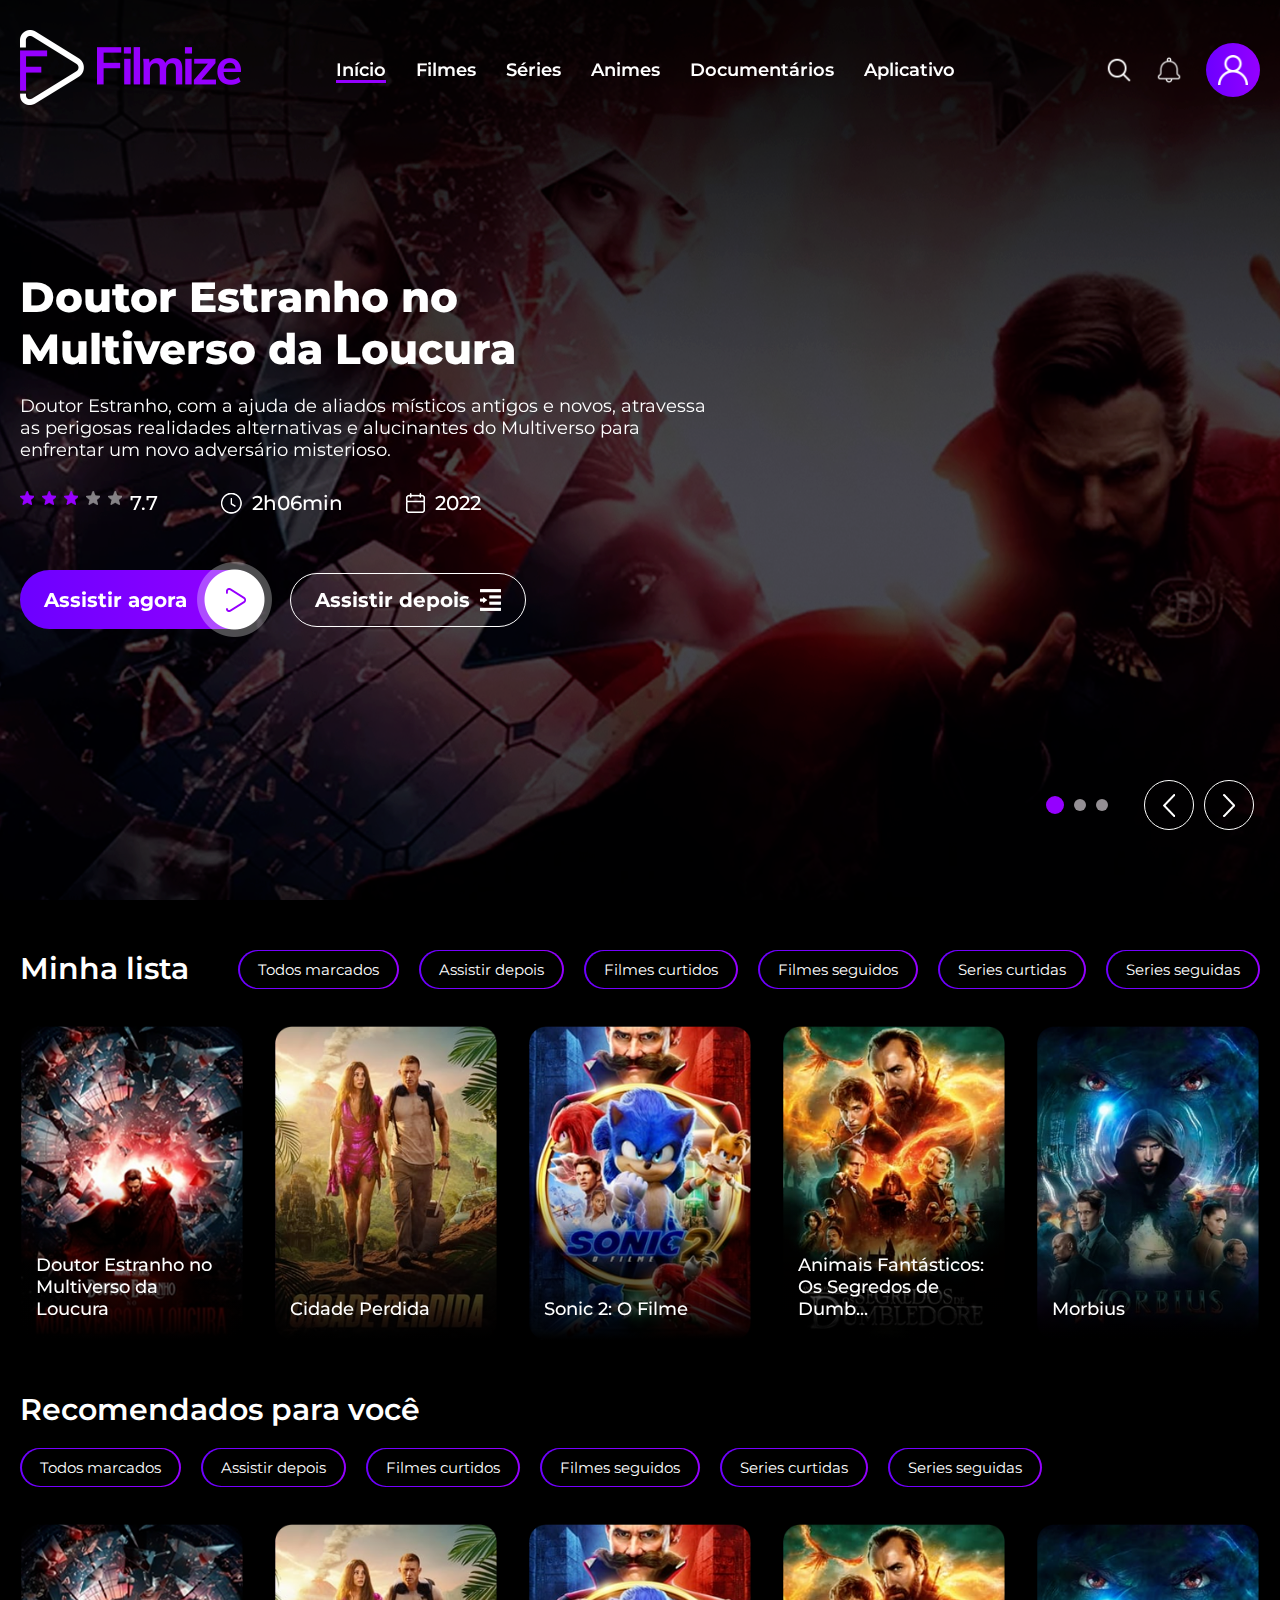
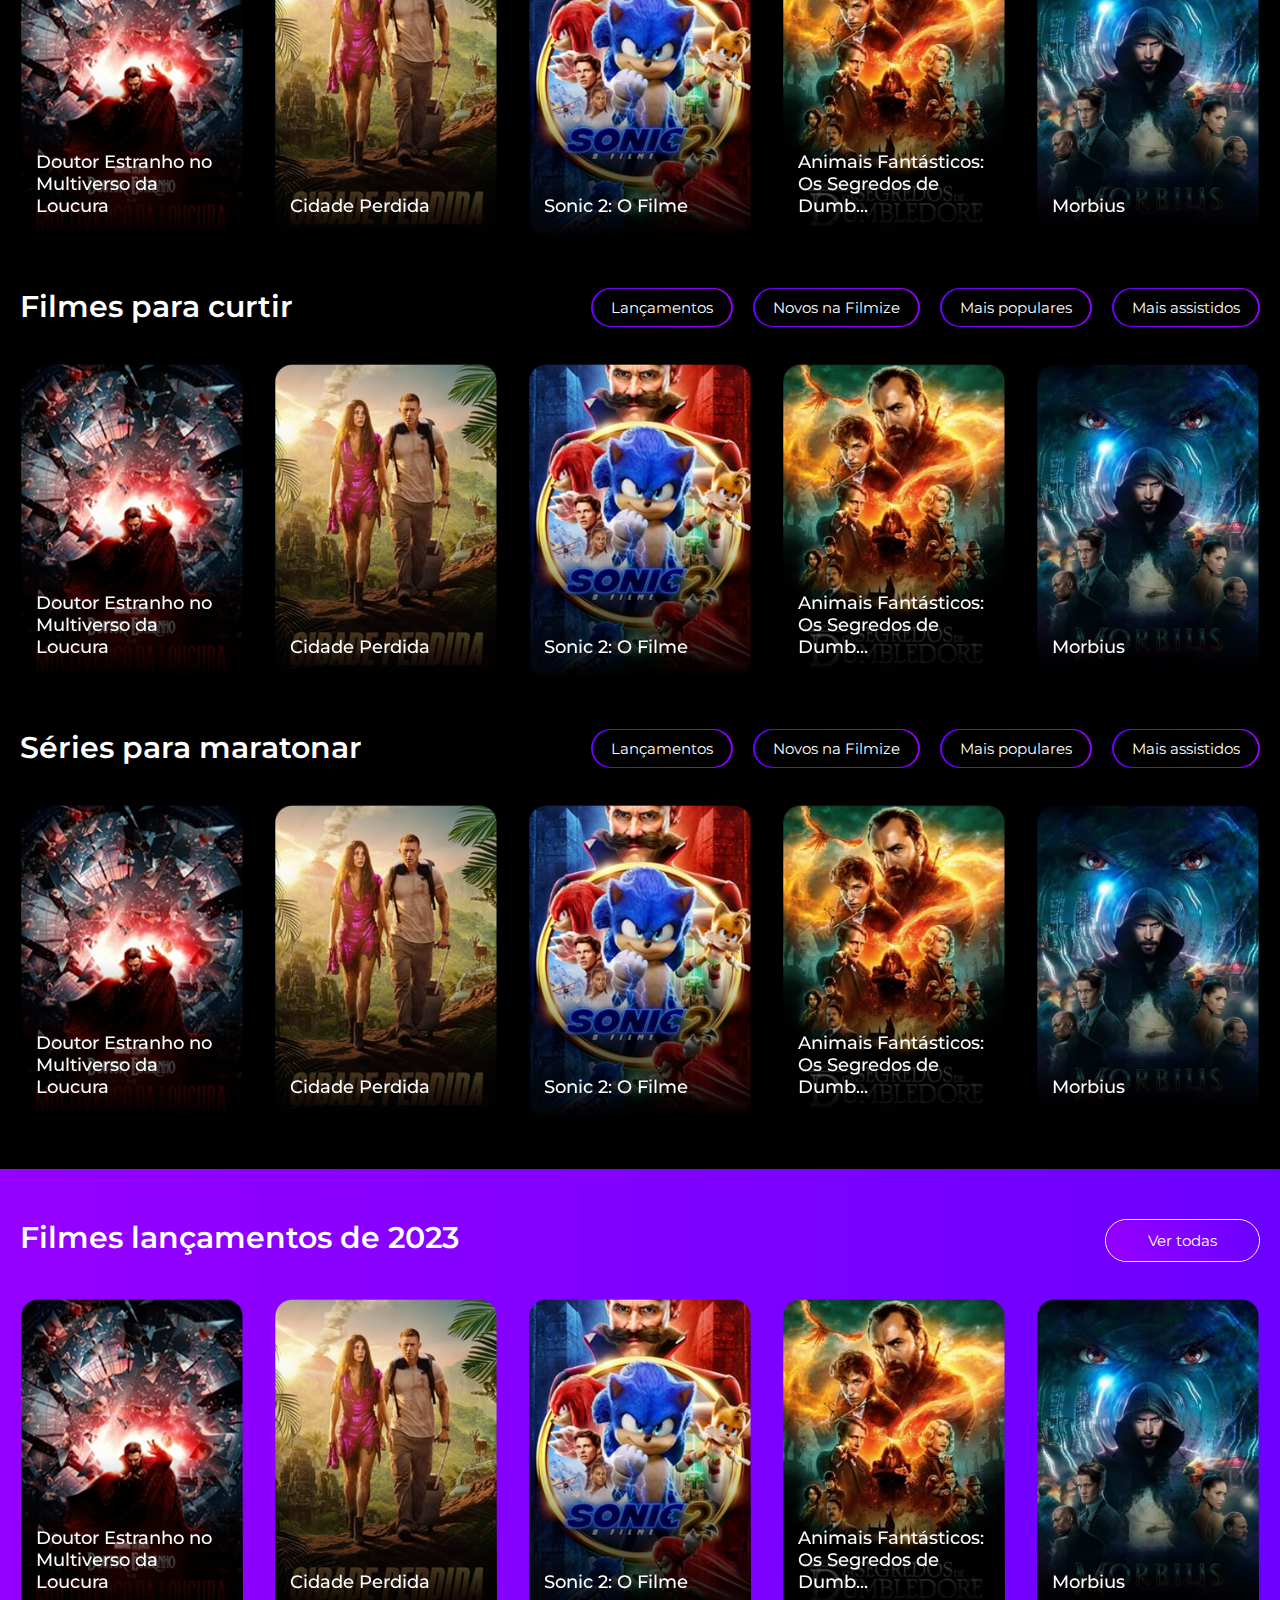
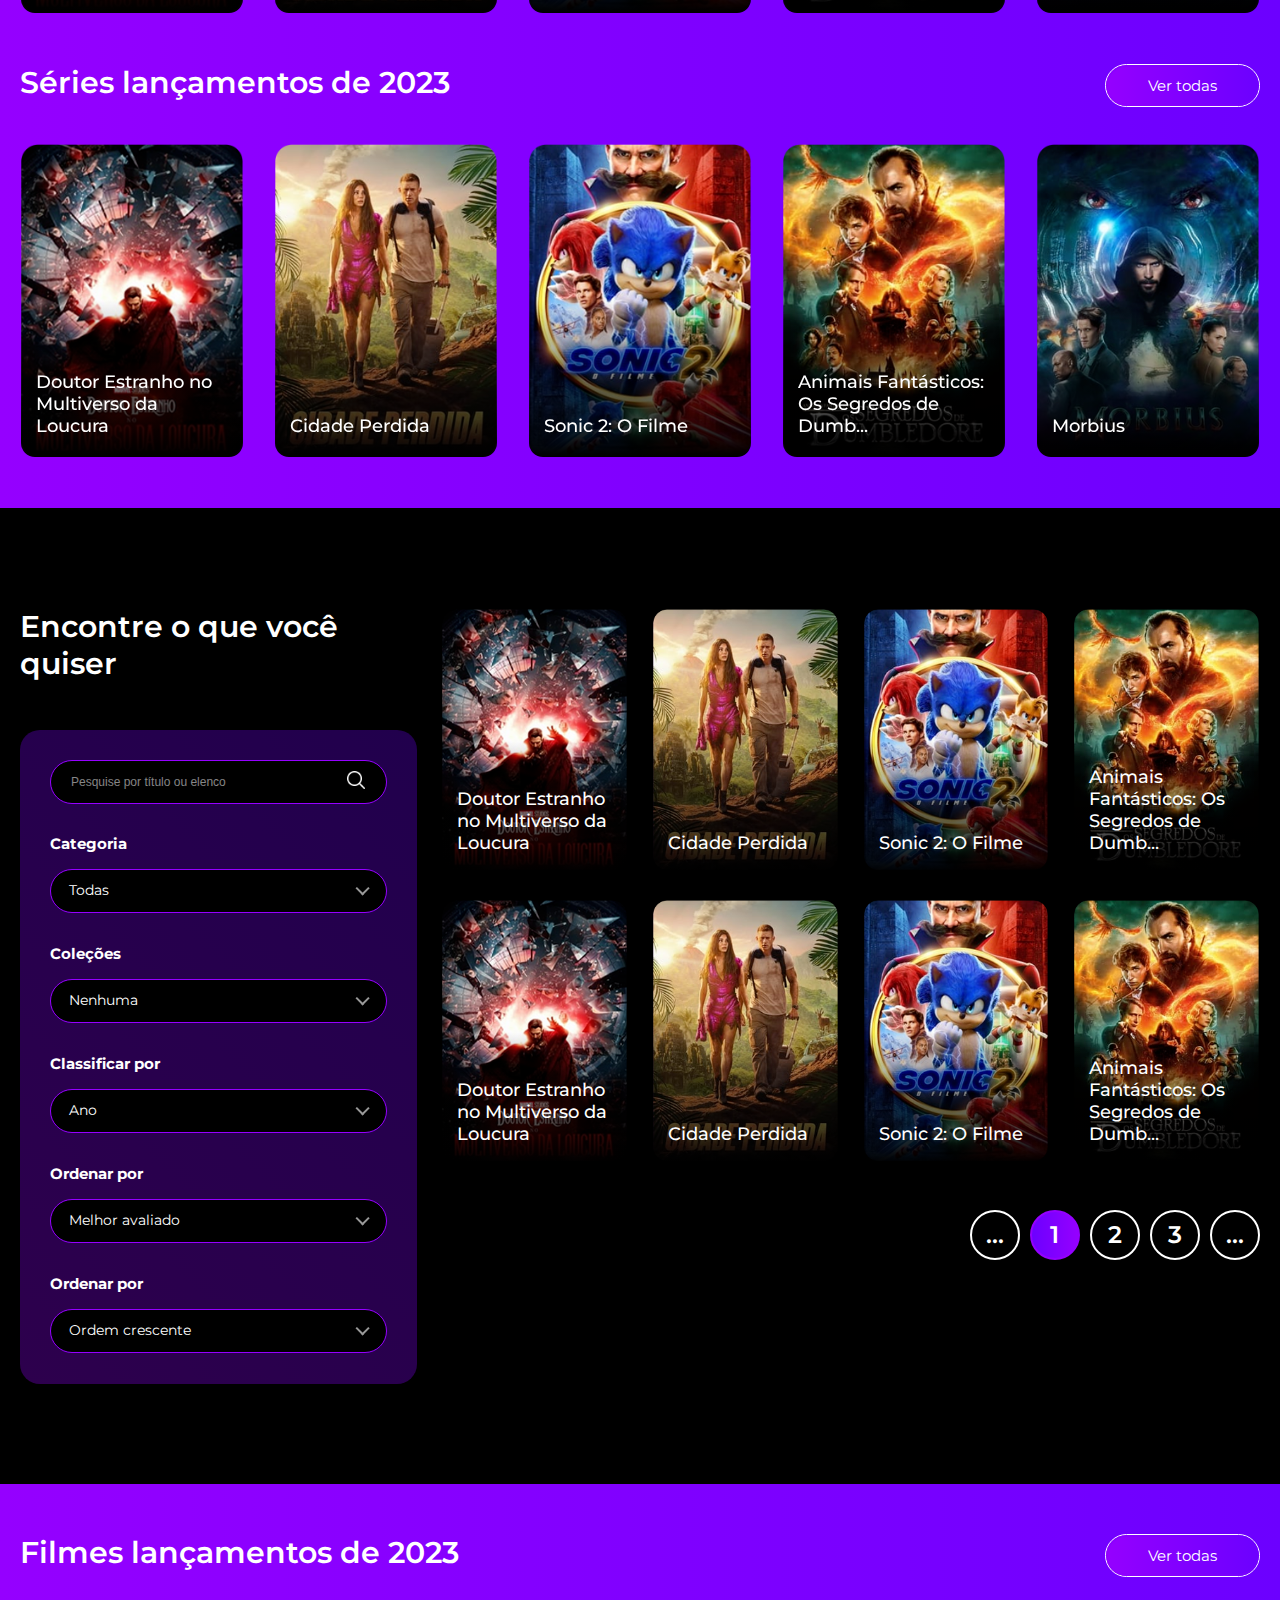
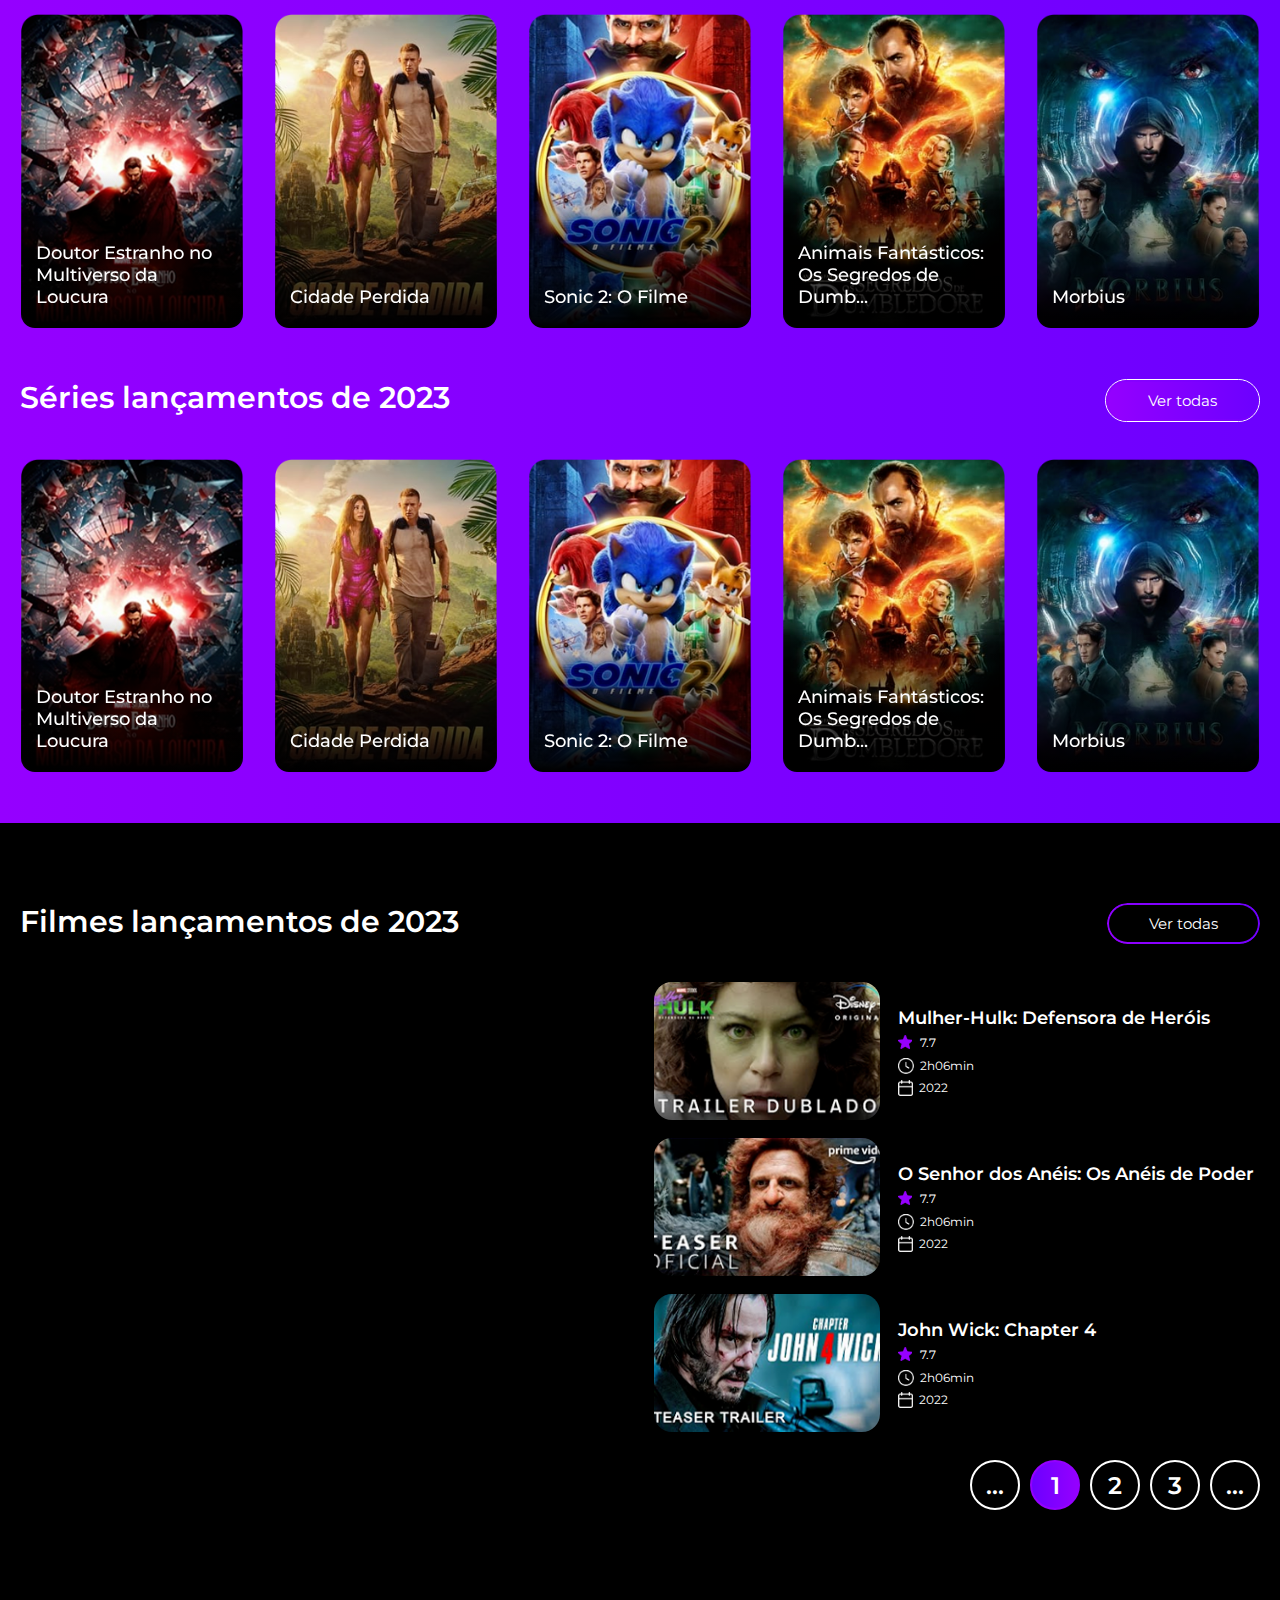
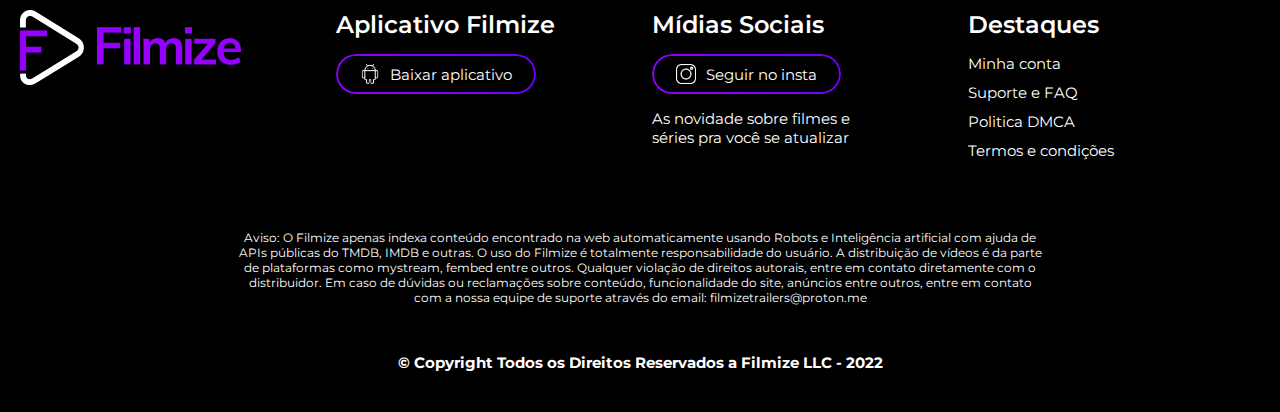
==== index.html @ 9ffa9b4e "first commit" ====
<!doctype html>
<html class="no-js" lang="">
    <head>
        <meta charset="utf-8">
        <meta http-equiv="x-ua-compatible" content="ie=edge">
        <title>Site title</title>
        <meta name="description" content="">
        <meta name="viewport" content="width=device-width, initial-scale=1"> 
		<link rel="shortcut icon" type="image/x-icon" href="#">
        <!-- Place favicon.ico in the root directory -->
        
		<!-- CSS here -->
        <link rel="stylesheet" href="assets/css/nice-select.css"> 
        <link rel="stylesheet" href="assets/css/owl.carousel.min.css"> 
        <link rel="stylesheet" href="assets/css/default.css">
        <link rel="stylesheet" href="assets/css/style.css">
        <link rel="stylesheet" href="assets/css/responsive.css">
    </head>
    <body>

       
    <!-- header-area START -->
    <div class="header-area v2">
        <div class="container lg">
            <div class="row ">
                <div class="col-lg-3 col-6 ">
                    <div class="logo-area">
                        <a href="index.html"><img src="assets/img/logo.png" alt=""></a>
                    </div>
                </div>
                <div class="col-6 only__mobile">
                    <div class="bar__icon">
                        <a class="humbergar siteBar-btn" href="#">
                            <span></span>
                        </a>
                    </div>
                </div>
                <div class="col-lg-9 ">
                    <div class="menu-area">
                        <nav>
                            <ul id="nav">
                                <li><a href="#" class="active">Início</a></li>
                                <li><a href="#">Filmes</a></li> 
                                <li><a href="#">Séries</a></li> 
                                <li><a href="#">Animes</a></li>  
                                <li><a href="#">Documentários</a></li>  
                                <li><a href="#">Aplicativo</a></li>  
                            </ul>
                        </nav>
                        <div class="header__icon">
                            <ul>
                                <li><a href="#" class="srcBtn"><img src="assets/img/src.png" alt=""></a></li>
                                <li><a href="#" class="notifiBtn"><img src="assets/img/notificacao.png" alt=""></a></li>
                                <li><a href="#" class="userBtn"><img src="assets/img/conta.png" alt=""></a></li>
                            </ul>
                        </div>
                    </div>
                </div>
            </div>
        </div>
    </div>
        <!-- mobile-menu START -->
        <div class="mobile-menu">
            <a href="#" class="bars closeBtn siteBar-btn"><svg class="bi bi-x" width="1em" height="1em" viewBox="0 0 16 16" fill="currentColor" xmlns="http://www.w3.org/2000/svg">
                <path fill-rule="evenodd" d="M11.854 4.146a.5.5 0 010 .708l-7 7a.5.5 0 01-.708-.708l7-7a.5.5 0 01.708 0z" clip-rule="evenodd"/>
                <path fill-rule="evenodd" d="M4.146 4.146a.5.5 0 000 .708l7 7a.5.5 0 00.708-.708l-7-7a.5.5 0 00-.708 0z" clip-rule="evenodd"/>
            </svg></a> 
            <div class="header__icon">
                <ul>
                    <li><a href="#" class="userBtn"><img src="assets/img/conta.png" alt=""></a></li>
                    <li><a href="#" class="notifiBtn"><img src="assets/img/notificacao.png" alt=""></a></li>
                    <li><a href="#" class="srcBtn"><img src="assets/img/src.png" alt=""></a></li>
                </ul>
            </div>
            <nav> 
                <ul id="nav">
                    <li><a href="#">Início</a></li>
                    <li><a href="#">Filmes</a></li> 
                    <li><a href="#">Séries</a></li> 
                    <li><a href="#">Animes</a></li>  
                    <li><a href="#">Documentários</a></li>  
                    <li><a href="#">Aplicativo</a></li>  
                </ul>
            </nav> 
        </div> 
    <!-- header-area END -->


    <main>




        <!---------hero Section START ---------->
        <section class="hero-area">
            <div class="hero__slider owl-carousel dotStyle">
                <div class="hero__item" style="background-image: url(./assets/img/hero-bg-1.png);">
                    <div class="container">
                        <h1>Doutor Estranho no <br>  Multiverso da Loucura</h1>
                        <p>Doutor Estranho, com a ajuda de aliados místicos antigos e novos, atravessa
                            as perigosas realidades alternativas e alucinantes do Multiverso para enfrentar
                            um novo adversário misterioso.
                        </p>
                        <div class="duration-wrp">
                            <ul>
                                <li><img src="assets/img/star.png" alt=""></li>
                                <li><img src="assets/img/star.png" alt=""></li>
                                <li><img src="assets/img/star.png" alt=""></li>
                                <li class="gray"><img src="assets/img/star-gray.png" alt=""></li>
                                <li class="gray"><img src="assets/img/star-gray.png" alt=""></li>
                                <li><span>7.7</span></li>
                            </ul>
                            <p><img src="assets/img/clock-sm.png" alt=""> 2h06min</p>
                            <p><img src="assets/img/calendar-1.png" alt=""> 2022</p>
                        </div>
                        <div class="hero__item__btn">
                            <a href="#" class="play__btn">Assistir agora <img src="assets/img/play.png" alt=""></a>
                            <a href="#" class="border__btn">Assistir depois <img src="assets/img/assistir.png" alt=""></a>
                        </div>
                    </div>
                </div>
                <div class="hero__item" style="background-image: url(./assets/img/hero-bg-1.png);">
                    <div class="container">
                        <h1>Doutor Estranho no <br>  Multiverso da Loucura</h1>
                        <p>Doutor Estranho, com a ajuda de aliados místicos antigos e novos, atravessa
                            as perigosas realidades alternativas e alucinantes do Multiverso para enfrentar
                            um novo adversário misterioso.
                        </p>
                        <div class="duration-wrp">
                            <ul>
                                <li><img src="assets/img/star.png" alt=""></li>
                                <li><img src="assets/img/star.png" alt=""></li>
                                <li><img src="assets/img/star.png" alt=""></li>
                                <li class="gray"><img src="assets/img/star-gray.png" alt=""></li>
                                <li class="gray"><img src="assets/img/star-gray.png" alt=""></li>
                                <li><span>7.7</span></li>
                            </ul>
                            <p><img src="assets/img/clock-sm.png" alt=""> 2h06min</p>
                            <p><img src="assets/img/calendar-1.png" alt=""> 2022</p>
                        </div>
                        <div class="hero__item__btn">
                            <a href="#" class="play__btn">Assistir agora <img src="assets/img/play.png" alt=""></a>
                            <a href="#" class="border__btn">Assistir depois <img src="assets/img/assistir.png" alt=""></a>
                        </div>
                    </div>
                </div>
                <div class="hero__item" style="background-image: url(./assets/img/hero-bg-1.png);">
                    <div class="container">
                        <h1>Doutor Estranho no <br>  Multiverso da Loucura</h1>
                        <p>Doutor Estranho, com a ajuda de aliados místicos antigos e novos, atravessa
                            as perigosas realidades alternativas e alucinantes do Multiverso para enfrentar
                            um novo adversário misterioso.
                        </p>
                        <div class="duration-wrp">
                            <ul>
                                <li><img src="assets/img/star.png" alt=""></li>
                                <li><img src="assets/img/star.png" alt=""></li>
                                <li><img src="assets/img/star.png" alt=""></li>
                                <li class="gray"><img src="assets/img/star-gray.png" alt=""></li>
                                <li class="gray"><img src="assets/img/star-gray.png" alt=""></li>
                                <li><span>7.7</span></li>
                            </ul>
                            <p><img src="assets/img/clock-sm.png" alt=""> 2h06min</p>
                            <p><img src="assets/img/calendar-1.png" alt=""> 2022</p>
                        </div>
                        <div class="hero__item__btn">
                            <a href="#" class="play__btn">Assistir agora <img src="assets/img/play.png" alt=""></a>
                            <a href="#" class="border__btn">Assistir depois <img src="assets/img/assistir.png" alt=""></a>
                        </div>
                    </div>
                </div>
            </div>
        </section>
        <!---------hero Section End ---------->


        <!---------movie Section START ---------->
        <section class="movie-area">
            <div class="container">
                <div class="row mb_50">
                    <div class="col-lg-12">
                        <div class="title__top">
                            <h3>Minha lista</h3>
                            <ul>
                                <li><a href="#">Todos marcados</a></li>
                                <li><a href="#">Assistir depois</a></li>
                                <li><a href="#" class="active">Filmes curtidos</a></li>
                                <li><a href="#">Filmes seguidos</a></li>
                                <li><a href="#">Series curtidas</a></li>
                                <li><a href="#">Series seguidas</a></li>
                            </ul>
                        </div>
                    </div>
                    <div class="col-lg-12">
                        <div class="movie__slider owl-carousel">
                            <div class="movie__blk">
                                <img src="assets/img/movie-img-1.png" alt="">
                                <p>Doutor Estranho no Multiverso da Loucura</p>
                                <div class="hiden__info">
                                    <a href="#" ><img src="assets/img/play.png" alt=""></a>
                                    <div class="movie__info">
                                        <p>Doutor Estranho no Multiverso da Loucura</p>
                                        <div class="duration-wrp">
                                            <ul>
                                                <li><img src="assets/img/star.png" alt=""></li>
                                                <li><span>7.7</span></li>
                                            </ul>
                                            <p><img src="assets/img/clock-sm.png" alt=""> 2h06min</p>
                                            <p><img src="assets/img/calendar-1.png" alt=""> 2022</p>
                                        </div>
                                    </div>
                                </div>
                            </div>
                            <div class="movie__blk">
                                <img src="assets/img/movie-img-2.png" alt="">
                                <p>Cidade Perdida</p>
                                <div class="hiden__info">
                                    <a href="#" ><img src="assets/img/play.png" alt=""></a>
                                    <div class="movie__info">
                                        <p>Cidade Perdida</p>
                                        <div class="duration-wrp">
                                            <ul>
                                                <li><img src="assets/img/star.png" alt=""></li>
                                                <li><span>7.7</span></li>
                                            </ul>
                                            <p><img src="assets/img/clock-sm.png" alt=""> 2h06min</p>
                                            <p><img src="assets/img/calendar-1.png" alt=""> 2022</p>
                                        </div>
                                    </div>
                                </div>
                            </div>
                            <div class="movie__blk">
                                <img src="assets/img/movie-img-3.png" alt="">
                                <p>Sonic 2: O Filme</p>
                                <div class="hiden__info">
                                    <a href="#" ><img src="assets/img/play.png" alt=""></a>
                                    <div class="movie__info">
                                        <p>Sonic 2: O Filme</p>
                                        <div class="duration-wrp">
                                            <ul>
                                                <li><img src="assets/img/star.png" alt=""></li>
                                                <li><span>7.7</span></li>
                                            </ul>
                                            <p><img src="assets/img/clock-sm.png" alt=""> 2h06min</p>
                                            <p><img src="assets/img/calendar-1.png" alt=""> 2022</p>
                                        </div>
                                    </div>
                                </div>
                            </div>
                            <div class="movie__blk">
                                <img src="assets/img/movie-img-4.png" alt="">
                                <p>Animais Fantásticos: Os Segredos de Dumb...</p>
                                <div class="hiden__info">
                                    <a href="#" ><img src="assets/img/play.png" alt=""></a>
                                    <div class="movie__info">
                                        <p>Animais Fantásticos: Os Segredos de Dumb...</p>
                                        <div class="duration-wrp">
                                            <ul>
                                                <li><img src="assets/img/star.png" alt=""></li>
                                                <li><span>7.7</span></li>
                                            </ul>
                                            <p><img src="assets/img/clock-sm.png" alt=""> 2h06min</p>
                                            <p><img src="assets/img/calendar-1.png" alt=""> 2022</p>
                                        </div>
                                    </div>
                                </div>
                            </div>
                            <div class="movie__blk">
                                <img src="assets/img/movie-img-5.png" alt="">
                                <p>Morbius </p>
                                <div class="hiden__info">
                                    <a href="#" ><img src="assets/img/play.png" alt=""></a>
                                    <div class="movie__info">
                                        <p>Morbius</p>
                                        <div class="duration-wrp">
                                            <ul>
                                                <li><img src="assets/img/star.png" alt=""></li>
                                                <li><span>7.7</span></li>
                                            </ul>
                                            <p><img src="assets/img/clock-sm.png" alt=""> 2h06min</p>
                                            <p><img src="assets/img/calendar-1.png" alt=""> 2022</p>
                                        </div>
                                    </div>
                                </div>
                            </div>
                            <div class="movie__blk">
                                <img src="assets/img/movie-img-6.png" alt="">
                                <p>Matrix: Resurrections</p>
                                <div class="hiden__info">
                                    <a href="#" ><img src="assets/img/play.png" alt=""></a>
                                    <div class="movie__info">
                                        <p>Matrix: Resurrections</p>
                                        <div class="duration-wrp">
                                            <ul>
                                                <li><img src="assets/img/star.png" alt=""></li>
                                                <li><span>7.7</span></li>
                                            </ul>
                                            <p><img src="assets/img/clock-sm.png" alt=""> 2h06min</p>
                                            <p><img src="assets/img/calendar-1.png" alt=""> 2022</p>
                                        </div>
                                    </div>
                                </div>
                            </div>
                            <div class="movie__blk">
                                <img src="assets/img/movie-img-6.png" alt="">
                                <p>Matrix: Resurrections</p>
                                <div class="hiden__info">
                                    <a href="#" ><img src="assets/img/play.png" alt=""></a>
                                    <div class="movie__info">
                                        <p>Matrix: Resurrections</p>
                                        <div class="duration-wrp">
                                            <ul>
                                                <li><img src="assets/img/star.png" alt=""></li>
                                                <li><span>7.7</span></li>
                                            </ul>
                                            <p><img src="assets/img/clock-sm.png" alt=""> 2h06min</p>
                                            <p><img src="assets/img/calendar-1.png" alt=""> 2022</p>
                                        </div>
                                    </div>
                                </div>
                            </div>
                        </div>
                    </div>
                </div>
                <div class="row mb_50">
                    <div class="col-lg-12">
                        <div class="title__top">
                            <h3>Recomendados para você</h3>
                            <ul>
                                <li><a href="#">Todos marcados</a></li>
                                <li><a href="#">Assistir depois</a></li>
                                <li><a href="#" class="active">Filmes curtidos</a></li>
                                <li><a href="#">Filmes seguidos</a></li>
                                <li><a href="#">Series curtidas</a></li>
                                <li><a href="#">Series seguidas</a></li>
                            </ul>
                        </div>
                    </div>
                    <div class="col-lg-12">
                        <div class="movie__slider owl-carousel">
                            <div class="movie__blk">
                                <img src="assets/img/movie-img-1.png" alt="">
                                <p>Doutor Estranho no Multiverso da Loucura</p>
                                <div class="hiden__info">
                                    <a href="#" ><img src="assets/img/play.png" alt=""></a>
                                    <div class="movie__info">
                                        <p>Doutor Estranho no Multiverso da Loucura</p>
                                        <div class="duration-wrp">
                                            <ul>
                                                <li><img src="assets/img/star.png" alt=""></li>
                                                <li><span>7.7</span></li>
                                            </ul>
                                            <p><img src="assets/img/clock-sm.png" alt=""> 2h06min</p>
                                            <p><img src="assets/img/calendar-1.png" alt=""> 2022</p>
                                        </div>
                                    </div>
                                </div>
                            </div>
                            <div class="movie__blk">
                                <img src="assets/img/movie-img-2.png" alt="">
                                <p>Cidade Perdida</p>
                                <div class="hiden__info">
                                    <a href="#" ><img src="assets/img/play.png" alt=""></a>
                                    <div class="movie__info">
                                        <p>Cidade Perdida</p>
                                        <div class="duration-wrp">
                                            <ul>
                                                <li><img src="assets/img/star.png" alt=""></li>
                                                <li><span>7.7</span></li>
                                            </ul>
                                            <p><img src="assets/img/clock-sm.png" alt=""> 2h06min</p>
                                            <p><img src="assets/img/calendar-1.png" alt=""> 2022</p>
                                        </div>
                                    </div>
                                </div>
                            </div>
                            <div class="movie__blk">
                                <img src="assets/img/movie-img-3.png" alt="">
                                <p>Sonic 2: O Filme</p>
                                <div class="hiden__info">
                                    <a href="#" ><img src="assets/img/play.png" alt=""></a>
                                    <div class="movie__info">
                                        <p>Sonic 2: O Filme</p>
                                        <div class="duration-wrp">
                                            <ul>
                                                <li><img src="assets/img/star.png" alt=""></li>
                                                <li><span>7.7</span></li>
                                            </ul>
                                            <p><img src="assets/img/clock-sm.png" alt=""> 2h06min</p>
                                            <p><img src="assets/img/calendar-1.png" alt=""> 2022</p>
                                        </div>
                                    </div>
                                </div>
                            </div>
                            <div class="movie__blk">
                                <img src="assets/img/movie-img-4.png" alt="">
                                <p>Animais Fantásticos: Os Segredos de Dumb...</p>
                                <div class="hiden__info">
                                    <a href="#" ><img src="assets/img/play.png" alt=""></a>
                                    <div class="movie__info">
                                        <p>Animais Fantásticos: Os Segredos de Dumb...</p>
                                        <div class="duration-wrp">
                                            <ul>
                                                <li><img src="assets/img/star.png" alt=""></li>
                                                <li><span>7.7</span></li>
                                            </ul>
                                            <p><img src="assets/img/clock-sm.png" alt=""> 2h06min</p>
                                            <p><img src="assets/img/calendar-1.png" alt=""> 2022</p>
                                        </div>
                                    </div>
                                </div>
                            </div>
                            <div class="movie__blk">
                                <img src="assets/img/movie-img-5.png" alt="">
                                <p>Morbius </p>
                                <div class="hiden__info">
                                    <a href="#" ><img src="assets/img/play.png" alt=""></a>
                                    <div class="movie__info">
                                        <p>Morbius</p>
                                        <div class="duration-wrp">
                                            <ul>
                                                <li><img src="assets/img/star.png" alt=""></li>
                                                <li><span>7.7</span></li>
                                            </ul>
                                            <p><img src="assets/img/clock-sm.png" alt=""> 2h06min</p>
                                            <p><img src="assets/img/calendar-1.png" alt=""> 2022</p>
                                        </div>
                                    </div>
                                </div>
                            </div>
                            <div class="movie__blk">
                                <img src="assets/img/movie-img-6.png" alt="">
                                <p>Matrix: Resurrections</p>
                                <div class="hiden__info">
                                    <a href="#" ><img src="assets/img/play.png" alt=""></a>
                                    <div class="movie__info">
                                        <p>Matrix: Resurrections</p>
                                        <div class="duration-wrp">
                                            <ul>
                                                <li><img src="assets/img/star.png" alt=""></li>
                                                <li><span>7.7</span></li>
                                            </ul>
                                            <p><img src="assets/img/clock-sm.png" alt=""> 2h06min</p>
                                            <p><img src="assets/img/calendar-1.png" alt=""> 2022</p>
                                        </div>
                                    </div>
                                </div>
                            </div>
                            <div class="movie__blk">
                                <img src="assets/img/movie-img-6.png" alt="">
                                <p>Matrix: Resurrections</p>
                                <div class="hiden__info">
                                    <a href="#" ><img src="assets/img/play.png" alt=""></a>
                                    <div class="movie__info">
                                        <p>Matrix: Resurrections</p>
                                        <div class="duration-wrp">
                                            <ul>
                                                <li><img src="assets/img/star.png" alt=""></li>
                                                <li><span>7.7</span></li>
                                            </ul>
                                            <p><img src="assets/img/clock-sm.png" alt=""> 2h06min</p>
                                            <p><img src="assets/img/calendar-1.png" alt=""> 2022</p>
                                        </div>
                                    </div>
                                </div>
                            </div>
                        </div>
                    </div>
                </div>
                <div class="row mb_50">
                    <div class="col-lg-12">
                        <div class="title__top">
                            <h3>Filmes para curtir</h3>
                            <ul>
                                <li><a href="#" class="active">Lançamentos</a></li>
                                <li><a href="#">Novos na Filmize</a></li>
                                <li><a href="#">Mais populares</a></li>
                                <li><a href="#">Mais assistidos</a></li>
                            </ul>
                        </div>
                    </div>
                    <div class="col-lg-12">
                        <div class="movie__slider owl-carousel">
                            <div class="movie__blk">
                                <img src="assets/img/movie-img-1.png" alt="">
                                <p>Doutor Estranho no Multiverso da Loucura</p>
                                <div class="hiden__info">
                                    <a href="#" ><img src="assets/img/play.png" alt=""></a>
                                    <div class="movie__info">
                                        <p>Doutor Estranho no Multiverso da Loucura</p>
                                        <div class="duration-wrp">
                                            <ul>
                                                <li><img src="assets/img/star.png" alt=""></li>
                                                <li><span>7.7</span></li>
                                            </ul>
                                            <p><img src="assets/img/clock-sm.png" alt=""> 2h06min</p>
                                            <p><img src="assets/img/calendar-1.png" alt=""> 2022</p>
                                        </div>
                                    </div>
                                </div>
                            </div>
                            <div class="movie__blk">
                                <img src="assets/img/movie-img-2.png" alt="">
                                <p>Cidade Perdida</p>
                                <div class="hiden__info">
                                    <a href="#" ><img src="assets/img/play.png" alt=""></a>
                                    <div class="movie__info">
                                        <p>Cidade Perdida</p>
                                        <div class="duration-wrp">
                                            <ul>
                                                <li><img src="assets/img/star.png" alt=""></li>
                                                <li><span>7.7</span></li>
                                            </ul>
                                            <p><img src="assets/img/clock-sm.png" alt=""> 2h06min</p>
                                            <p><img src="assets/img/calendar-1.png" alt=""> 2022</p>
                                        </div>
                                    </div>
                                </div>
                            </div>
                            <div class="movie__blk">
                                <img src="assets/img/movie-img-3.png" alt="">
                                <p>Sonic 2: O Filme</p>
                                <div class="hiden__info">
                                    <a href="#" ><img src="assets/img/play.png" alt=""></a>
                                    <div class="movie__info">
                                        <p>Sonic 2: O Filme</p>
                                        <div class="duration-wrp">
                                            <ul>
                                                <li><img src="assets/img/star.png" alt=""></li>
                                                <li><span>7.7</span></li>
                                            </ul>
                                            <p><img src="assets/img/clock-sm.png" alt=""> 2h06min</p>
                                            <p><img src="assets/img/calendar-1.png" alt=""> 2022</p>
                                        </div>
                                    </div>
                                </div>
                            </div>
                            <div class="movie__blk">
                                <img src="assets/img/movie-img-4.png" alt="">
                                <p>Animais Fantásticos: Os Segredos de Dumb...</p>
                                <div class="hiden__info">
                                    <a href="#" ><img src="assets/img/play.png" alt=""></a>
                                    <div class="movie__info">
                                        <p>Animais Fantásticos: Os Segredos de Dumb...</p>
                                        <div class="duration-wrp">
                                            <ul>
                                                <li><img src="assets/img/star.png" alt=""></li>
                                                <li><span>7.7</span></li>
                                            </ul>
                                            <p><img src="assets/img/clock-sm.png" alt=""> 2h06min</p>
                                            <p><img src="assets/img/calendar-1.png" alt=""> 2022</p>
                                        </div>
                                    </div>
                                </div>
                            </div>
                            <div class="movie__blk">
                                <img src="assets/img/movie-img-5.png" alt="">
                                <p>Morbius </p>
                                <div class="hiden__info">
                                    <a href="#" ><img src="assets/img/play.png" alt=""></a>
                                    <div class="movie__info">
                                        <p>Morbius</p>
                                        <div class="duration-wrp">
                                            <ul>
                                                <li><img src="assets/img/star.png" alt=""></li>
                                                <li><span>7.7</span></li>
                                            </ul>
                                            <p><img src="assets/img/clock-sm.png" alt=""> 2h06min</p>
                                            <p><img src="assets/img/calendar-1.png" alt=""> 2022</p>
                                        </div>
                                    </div>
                                </div>
                            </div>
                            <div class="movie__blk">
                                <img src="assets/img/movie-img-6.png" alt="">
                                <p>Matrix: Resurrections</p>
                                <div class="hiden__info">
                                    <a href="#" ><img src="assets/img/play.png" alt=""></a>
                                    <div class="movie__info">
                                        <p>Matrix: Resurrections</p>
                                        <div class="duration-wrp">
                                            <ul>
                                                <li><img src="assets/img/star.png" alt=""></li>
                                                <li><span>7.7</span></li>
                                            </ul>
                                            <p><img src="assets/img/clock-sm.png" alt=""> 2h06min</p>
                                            <p><img src="assets/img/calendar-1.png" alt=""> 2022</p>
                                        </div>
                                    </div>
                                </div>
                            </div>
                            <div class="movie__blk">
                                <img src="assets/img/movie-img-6.png" alt="">
                                <p>Matrix: Resurrections</p>
                                <div class="hiden__info">
                                    <a href="#" ><img src="assets/img/play.png" alt=""></a>
                                    <div class="movie__info">
                                        <p>Matrix: Resurrections</p>
                                        <div class="duration-wrp">
                                            <ul>
                                                <li><img src="assets/img/star.png" alt=""></li>
                                                <li><span>7.7</span></li>
                                            </ul>
                                            <p><img src="assets/img/clock-sm.png" alt=""> 2h06min</p>
                                            <p><img src="assets/img/calendar-1.png" alt=""> 2022</p>
                                        </div>
                                    </div>
                                </div>
                            </div>
                        </div>
                    </div>
                </div>
                <div class="row">
                    <div class="col-lg-12">
                        <div class="title__top">
                            <h3>Séries para maratonar</h3>
                            <ul>
                                <li><a href="#" class="active">Lançamentos</a></li>
                                <li><a href="#">Novos na Filmize</a></li>
                                <li><a href="#">Mais populares</a></li>
                                <li><a href="#">Mais assistidos</a></li>
                            </ul>
                        </div>
                    </div>
                    <div class="col-lg-12">
                        <div class="movie__slider owl-carousel">
                            <div class="movie__blk">
                                <img src="assets/img/movie-img-1.png" alt="">
                                <p>Doutor Estranho no Multiverso da Loucura</p>
                                <div class="hiden__info">
                                    <a href="#" ><img src="assets/img/play.png" alt=""></a>
                                    <div class="movie__info">
                                        <p>Doutor Estranho no Multiverso da Loucura</p>
                                        <div class="duration-wrp">
                                            <ul>
                                                <li><img src="assets/img/star.png" alt=""></li>
                                                <li><span>7.7</span></li>
                                            </ul>
                                            <p><img src="assets/img/clock-sm.png" alt=""> 2h06min</p>
                                            <p><img src="assets/img/calendar-1.png" alt=""> 2022</p>
                                        </div>
                                    </div>
                                </div>
                            </div>
                            <div class="movie__blk">
                                <img src="assets/img/movie-img-2.png" alt="">
                                <p>Cidade Perdida</p>
                                <div class="hiden__info">
                                    <a href="#" ><img src="assets/img/play.png" alt=""></a>
                                    <div class="movie__info">
                                        <p>Cidade Perdida</p>
                                        <div class="duration-wrp">
                                            <ul>
                                                <li><img src="assets/img/star.png" alt=""></li>
                                                <li><span>7.7</span></li>
                                            </ul>
                                            <p><img src="assets/img/clock-sm.png" alt=""> 2h06min</p>
                                            <p><img src="assets/img/calendar-1.png" alt=""> 2022</p>
                                        </div>
                                    </div>
                                </div>
                            </div>
                            <div class="movie__blk">
                                <img src="assets/img/movie-img-3.png" alt="">
                                <p>Sonic 2: O Filme</p>
                                <div class="hiden__info">
                                    <a href="#" ><img src="assets/img/play.png" alt=""></a>
                                    <div class="movie__info">
                                        <p>Sonic 2: O Filme</p>
                                        <div class="duration-wrp">
                                            <ul>
                                                <li><img src="assets/img/star.png" alt=""></li>
                                                <li><span>7.7</span></li>
                                            </ul>
                                            <p><img src="assets/img/clock-sm.png" alt=""> 2h06min</p>
                                            <p><img src="assets/img/calendar-1.png" alt=""> 2022</p>
                                        </div>
                                    </div>
                                </div>
                            </div>
                            <div class="movie__blk">
                                <img src="assets/img/movie-img-4.png" alt="">
                                <p>Animais Fantásticos: Os Segredos de Dumb...</p>
                                <div class="hiden__info">
                                    <a href="#" ><img src="assets/img/play.png" alt=""></a>
                                    <div class="movie__info">
                                        <p>Animais Fantásticos: Os Segredos de Dumb...</p>
                                        <div class="duration-wrp">
                                            <ul>
                                                <li><img src="assets/img/star.png" alt=""></li>
                                                <li><span>7.7</span></li>
                                            </ul>
                                            <p><img src="assets/img/clock-sm.png" alt=""> 2h06min</p>
                                            <p><img src="assets/img/calendar-1.png" alt=""> 2022</p>
                                        </div>
                                    </div>
                                </div>
                            </div>
                            <div class="movie__blk">
                                <img src="assets/img/movie-img-5.png" alt="">
                                <p>Morbius </p>
                                <div class="hiden__info">
                                    <a href="#" ><img src="assets/img/play.png" alt=""></a>
                                    <div class="movie__info">
                                        <p>Morbius</p>
                                        <div class="duration-wrp">
                                            <ul>
                                                <li><img src="assets/img/star.png" alt=""></li>
                                                <li><span>7.7</span></li>
                                            </ul>
                                            <p><img src="assets/img/clock-sm.png" alt=""> 2h06min</p>
                                            <p><img src="assets/img/calendar-1.png" alt=""> 2022</p>
                                        </div>
                                    </div>
                                </div>
                            </div>
                            <div class="movie__blk">
                                <img src="assets/img/movie-img-6.png" alt="">
                                <p>Matrix: Resurrections</p>
                                <div class="hiden__info">
                                    <a href="#" ><img src="assets/img/play.png" alt=""></a>
                                    <div class="movie__info">
                                        <p>Matrix: Resurrections</p>
                                        <div class="duration-wrp">
                                            <ul>
                                                <li><img src="assets/img/star.png" alt=""></li>
                                                <li><span>7.7</span></li>
                                            </ul>
                                            <p><img src="assets/img/clock-sm.png" alt=""> 2h06min</p>
                                            <p><img src="assets/img/calendar-1.png" alt=""> 2022</p>
                                        </div>
                                    </div>
                                </div>
                            </div>
                            <div class="movie__blk">
                                <img src="assets/img/movie-img-6.png" alt="">
                                <p>Matrix: Resurrections</p>
                                <div class="hiden__info">
                                    <a href="#" ><img src="assets/img/play.png" alt=""></a>
                                    <div class="movie__info">
                                        <p>Matrix: Resurrections</p>
                                        <div class="duration-wrp">
                                            <ul>
                                                <li><img src="assets/img/star.png" alt=""></li>
                                                <li><span>7.7</span></li>
                                            </ul>
                                            <p><img src="assets/img/clock-sm.png" alt=""> 2h06min</p>
                                            <p><img src="assets/img/calendar-1.png" alt=""> 2022</p>
                                        </div>
                                    </div>
                                </div>
                            </div>
                        </div>
                    </div>
                </div>
            </div>
        </section>
        <!---------movie Section End ---------->


        <!---------movie Section START ---------->
        <section class="movie-area v2">
            <div class="container">
                <div class="row mb_50">
                    <div class="col-lg-12">
                        <div class="title__top">
                            <h3>Filmes lançamentos de 2023</h3>
                            <a href="#" class="more__btn v2">Ver todas</a>
                        </div>
                    </div>
                    <div class="col-lg-12">
                        <div class="movie__slider owl-carousel">
                            <div class="movie__blk">
                                <img src="assets/img/movie-img-1.png" alt="">
                                <p>Doutor Estranho no Multiverso da Loucura</p>
                                <div class="hiden__info">
                                    <a href="#" ><img src="assets/img/play.png" alt=""></a>
                                    <div class="movie__info">
                                        <p>Doutor Estranho no Multiverso da Loucura</p>
                                        <div class="duration-wrp">
                                            <ul>
                                                <li><img src="assets/img/star.png" alt=""></li>
                                                <li><span>7.7</span></li>
                                            </ul>
                                            <p><img src="assets/img/clock-sm.png" alt=""> 2h06min</p>
                                            <p><img src="assets/img/calendar-1.png" alt=""> 2022</p>
                                        </div>
                                    </div>
                                </div>
                            </div>
                            <div class="movie__blk">
                                <img src="assets/img/movie-img-2.png" alt="">
                                <p>Cidade Perdida</p>
                                <div class="hiden__info">
                                    <a href="#" ><img src="assets/img/play.png" alt=""></a>
                                    <div class="movie__info">
                                        <p>Cidade Perdida</p>
                                        <div class="duration-wrp">
                                            <ul>
                                                <li><img src="assets/img/star.png" alt=""></li>
                                                <li><span>7.7</span></li>
                                            </ul>
                                            <p><img src="assets/img/clock-sm.png" alt=""> 2h06min</p>
                                            <p><img src="assets/img/calendar-1.png" alt=""> 2022</p>
                                        </div>
                                    </div>
                                </div>
                            </div>
                            <div class="movie__blk">
                                <img src="assets/img/movie-img-3.png" alt="">
                                <p>Sonic 2: O Filme</p>
                                <div class="hiden__info">
                                    <a href="#" ><img src="assets/img/play.png" alt=""></a>
                                    <div class="movie__info">
                                        <p>Sonic 2: O Filme</p>
                                        <div class="duration-wrp">
                                            <ul>
                                                <li><img src="assets/img/star.png" alt=""></li>
                                                <li><span>7.7</span></li>
                                            </ul>
                                            <p><img src="assets/img/clock-sm.png" alt=""> 2h06min</p>
                                            <p><img src="assets/img/calendar-1.png" alt=""> 2022</p>
                                        </div>
                                    </div>
                                </div>
                            </div>
                            <div class="movie__blk">
                                <img src="assets/img/movie-img-4.png" alt="">
                                <p>Animais Fantásticos: Os Segredos de Dumb...</p>
                                <div class="hiden__info">
                                    <a href="#" ><img src="assets/img/play.png" alt=""></a>
                                    <div class="movie__info">
                                        <p>Animais Fantásticos: Os Segredos de Dumb...</p>
                                        <div class="duration-wrp">
                                            <ul>
                                                <li><img src="assets/img/star.png" alt=""></li>
                                                <li><span>7.7</span></li>
                                            </ul>
                                            <p><img src="assets/img/clock-sm.png" alt=""> 2h06min</p>
                                            <p><img src="assets/img/calendar-1.png" alt=""> 2022</p>
                                        </div>
                                    </div>
                                </div>
                            </div>
                            <div class="movie__blk">
                                <img src="assets/img/movie-img-5.png" alt="">
                                <p>Morbius </p>
                                <div class="hiden__info">
                                    <a href="#" ><img src="assets/img/play.png" alt=""></a>
                                    <div class="movie__info">
                                        <p>Morbius</p>
                                        <div class="duration-wrp">
                                            <ul>
                                                <li><img src="assets/img/star.png" alt=""></li>
                                                <li><span>7.7</span></li>
                                            </ul>
                                            <p><img src="assets/img/clock-sm.png" alt=""> 2h06min</p>
                                            <p><img src="assets/img/calendar-1.png" alt=""> 2022</p>
                                        </div>
                                    </div>
                                </div>
                            </div>
                            <div class="movie__blk">
                                <img src="assets/img/movie-img-6.png" alt="">
                                <p>Matrix: Resurrections</p>
                                <div class="hiden__info">
                                    <a href="#" ><img src="assets/img/play.png" alt=""></a>
                                    <div class="movie__info">
                                        <p>Matrix: Resurrections</p>
                                        <div class="duration-wrp">
                                            <ul>
                                                <li><img src="assets/img/star.png" alt=""></li>
                                                <li><span>7.7</span></li>
                                            </ul>
                                            <p><img src="assets/img/clock-sm.png" alt=""> 2h06min</p>
                                            <p><img src="assets/img/calendar-1.png" alt=""> 2022</p>
                                        </div>
                                    </div>
                                </div>
                            </div>
                            <div class="movie__blk">
                                <img src="assets/img/movie-img-6.png" alt="">
                                <p>Matrix: Resurrections</p>
                                <div class="hiden__info">
                                    <a href="#" ><img src="assets/img/play.png" alt=""></a>
                                    <div class="movie__info">
                                        <p>Matrix: Resurrections</p>
                                        <div class="duration-wrp">
                                            <ul>
                                                <li><img src="assets/img/star.png" alt=""></li>
                                                <li><span>7.7</span></li>
                                            </ul>
                                            <p><img src="assets/img/clock-sm.png" alt=""> 2h06min</p>
                                            <p><img src="assets/img/calendar-1.png" alt=""> 2022</p>
                                        </div>
                                    </div>
                                </div>
                            </div>
                        </div>
                    </div>
                </div>
                <div class="row">
                    <div class="col-lg-12">
                        <div class="title__top">
                            <h3>Séries lançamentos de 2023</h3>
                            <a href="#" class="more__btn v2">Ver todas</a>
                        </div>
                    </div>
                    <div class="col-lg-12">
                        <div class="movie__slider owl-carousel">
                            <div class="movie__blk">
                                <img src="assets/img/movie-img-1.png" alt="">
                                <p>Doutor Estranho no Multiverso da Loucura</p>
                                <div class="hiden__info">
                                    <a href="#" ><img src="assets/img/play.png" alt=""></a>
                                    <div class="movie__info">
                                        <p>Doutor Estranho no Multiverso da Loucura</p>
                                        <div class="duration-wrp">
                                            <ul>
                                                <li><img src="assets/img/star.png" alt=""></li>
                                                <li><span>7.7</span></li>
                                            </ul>
                                            <p><img src="assets/img/clock-sm.png" alt=""> 2h06min</p>
                                            <p><img src="assets/img/calendar-1.png" alt=""> 2022</p>
                                        </div>
                                    </div>
                                </div>
                            </div>
                            <div class="movie__blk">
                                <img src="assets/img/movie-img-2.png" alt="">
                                <p>Cidade Perdida</p>
                                <div class="hiden__info">
                                    <a href="#" ><img src="assets/img/play.png" alt=""></a>
                                    <div class="movie__info">
                                        <p>Cidade Perdida</p>
                                        <div class="duration-wrp">
                                            <ul>
                                                <li><img src="assets/img/star.png" alt=""></li>
                                                <li><span>7.7</span></li>
                                            </ul>
                                            <p><img src="assets/img/clock-sm.png" alt=""> 2h06min</p>
                                            <p><img src="assets/img/calendar-1.png" alt=""> 2022</p>
                                        </div>
                                    </div>
                                </div>
                            </div>
                            <div class="movie__blk">
                                <img src="assets/img/movie-img-3.png" alt="">
                                <p>Sonic 2: O Filme</p>
                                <div class="hiden__info">
                                    <a href="#" ><img src="assets/img/play.png" alt=""></a>
                                    <div class="movie__info">
                                        <p>Sonic 2: O Filme</p>
                                        <div class="duration-wrp">
                                            <ul>
                                                <li><img src="assets/img/star.png" alt=""></li>
                                                <li><span>7.7</span></li>
                                            </ul>
                                            <p><img src="assets/img/clock-sm.png" alt=""> 2h06min</p>
                                            <p><img src="assets/img/calendar-1.png" alt=""> 2022</p>
                                        </div>
                                    </div>
                                </div>
                            </div>
                            <div class="movie__blk">
                                <img src="assets/img/movie-img-4.png" alt="">
                                <p>Animais Fantásticos: Os Segredos de Dumb...</p>
                                <div class="hiden__info">
                                    <a href="#" ><img src="assets/img/play.png" alt=""></a>
                                    <div class="movie__info">
                                        <p>Animais Fantásticos: Os Segredos de Dumb...</p>
                                        <div class="duration-wrp">
                                            <ul>
                                                <li><img src="assets/img/star.png" alt=""></li>
                                                <li><span>7.7</span></li>
                                            </ul>
                                            <p><img src="assets/img/clock-sm.png" alt=""> 2h06min</p>
                                            <p><img src="assets/img/calendar-1.png" alt=""> 2022</p>
                                        </div>
                                    </div>
                                </div>
                            </div>
                            <div class="movie__blk">
                                <img src="assets/img/movie-img-5.png" alt="">
                                <p>Morbius </p>
                                <div class="hiden__info">
                                    <a href="#" ><img src="assets/img/play.png" alt=""></a>
                                    <div class="movie__info">
                                        <p>Morbius</p>
                                        <div class="duration-wrp">
                                            <ul>
                                                <li><img src="assets/img/star.png" alt=""></li>
                                                <li><span>7.7</span></li>
                                            </ul>
                                            <p><img src="assets/img/clock-sm.png" alt=""> 2h06min</p>
                                            <p><img src="assets/img/calendar-1.png" alt=""> 2022</p>
                                        </div>
                                    </div>
                                </div>
                            </div>
                            <div class="movie__blk">
                                <img src="assets/img/movie-img-6.png" alt="">
                                <p>Matrix: Resurrections</p>
                                <div class="hiden__info">
                                    <a href="#" ><img src="assets/img/play.png" alt=""></a>
                                    <div class="movie__info">
                                        <p>Matrix: Resurrections</p>
                                        <div class="duration-wrp">
                                            <ul>
                                                <li><img src="assets/img/star.png" alt=""></li>
                                                <li><span>7.7</span></li>
                                            </ul>
                                            <p><img src="assets/img/clock-sm.png" alt=""> 2h06min</p>
                                            <p><img src="assets/img/calendar-1.png" alt=""> 2022</p>
                                        </div>
                                    </div>
                                </div>
                            </div>
                            <div class="movie__blk">
                                <img src="assets/img/movie-img-6.png" alt="">
                                <p>Matrix: Resurrections</p>
                                <div class="hiden__info">
                                    <a href="#" ><img src="assets/img/play.png" alt=""></a>
                                    <div class="movie__info">
                                        <p>Matrix: Resurrections</p>
                                        <div class="duration-wrp">
                                            <ul>
                                                <li><img src="assets/img/star.png" alt=""></li>
                                                <li><span>7.7</span></li>
                                            </ul>
                                            <p><img src="assets/img/clock-sm.png" alt=""> 2h06min</p>
                                            <p><img src="assets/img/calendar-1.png" alt=""> 2022</p>
                                        </div>
                                    </div>
                                </div>
                            </div>
                        </div>
                    </div>
                </div>
            </div>
        </section>
        <!---------movie Section End ---------->
        
        
        
        

        <!---------finding Section START ---------->
        <section class="finding-area sec__padding">
            <div class="container">
                <div class="row">
                    <div class="col-lg-4">
                        <div class="finding__content">
                            <h3>Encontre o que você quiser</h3>
                            <div class="filter__blk">
                                <div class="src__blk input__blk">
                                    <input type="text" placeholder="Pesquise por título ou elenco">
                                    <a href="#"><img src="assets/img/src.png" alt=""></a>
                                </div>
                                <div class="select__blk">
                                    <label for="">Categoria</label>
                                    <select class="wide">
                                        <option data-display="Todas">Todas</option>
                                        <option value="1">Some option</option>
                                        <option value="2">Another option</option>
                                        <option value="3" disabled>A disabled option</option>
                                        <option value="4">Potato</option>
                                    </select>
                                </div>
                                <div class="select__blk">
                                    <label for="">Coleções</label>
                                    <select class="wide">
                                        <option data-display="Nenhuma">Nenhuma</option>
                                        <option value="1">Some option</option>
                                        <option value="2">Another option</option>
                                        <option value="3" disabled>A disabled option</option>
                                        <option value="4">Potato</option>
                                    </select>
                                </div>
                                <div class="select__blk">
                                    <label for="">Classificar por</label>
                                    <select class="wide">
                                        <option data-display="Ano">Ano</option>
                                        <option value="1">Some option</option>
                                        <option value="2">Another option</option>
                                        <option value="3" disabled>A disabled option</option>
                                        <option value="4">Potato</option>
                                    </select>
                                </div>
                                <div class="select__blk">
                                    <label for="">Ordenar por</label>
                                    <select class="wide">
                                        <option data-display="Melhor avaliado">Melhor avaliado</option>
                                        <option value="1">Some option</option>
                                        <option value="2">Another option</option>
                                        <option value="3" disabled>A disabled option</option>
                                        <option value="4">Potato</option>
                                    </select>
                                </div>
                                <div class="select__blk">
                                    <label for="">Ordenar por</label>
                                    <select class="wide">
                                        <option data-display="Ordem crescente">Ordem crescente</option>
                                        <option value="1">Some option</option>
                                        <option value="2">Another option</option>
                                        <option value="3" disabled>A disabled option</option>
                                        <option value="4">Potato</option>
                                    </select>
                                </div>
                            </div>
                        </div>
                    </div>
                    <div class="col-lg-8">
                        <div class="finding__wrp">
                            <div class="row">
                                <div class="col-xl-3 col-lg-4 col-md-4">
                                    <div class="movie__blk">
                                        <img src="assets/img/movie-img-1.png" alt="">
                                        <p>Doutor Estranho no Multiverso da Loucura</p>
                                        <div class="hiden__info">
                                            <a href="#" ><img src="assets/img/play.png" alt=""></a>
                                            <div class="movie__info">
                                                <p>Doutor Estranho no Multiverso da Loucura</p>
                                                <div class="duration-wrp">
                                                    <ul>
                                                        <li><img src="assets/img/star.png" alt=""></li>
                                                        <li><span>7.7</span></li>
                                                    </ul>
                                                    <p><img src="assets/img/clock-sm.png" alt=""> 2h06min</p>
                                                    <p><img src="assets/img/calendar-1.png" alt=""> 2022</p>
                                                </div>
                                            </div>
                                        </div>
                                    </div>
                                </div>
                                <div class="col-xl-3 col-lg-4 col-md-4">
                                    <div class="movie__blk">
                                        <img src="assets/img/movie-img-2.png" alt="">
                                        <p>Cidade Perdida</p>
                                        <div class="hiden__info">
                                            <a href="#" ><img src="assets/img/play.png" alt=""></a>
                                            <div class="movie__info">
                                                <p>Cidade Perdida</p>
                                                <div class="duration-wrp">
                                                    <ul>
                                                        <li><img src="assets/img/star.png" alt=""></li>
                                                        <li><span>7.7</span></li>
                                                    </ul>
                                                    <p><img src="assets/img/clock-sm.png" alt=""> 2h06min</p>
                                                    <p><img src="assets/img/calendar-1.png" alt=""> 2022</p>
                                                </div>
                                            </div>
                                        </div>
                                    </div>
                                </div>
                                <div class="col-xl-3 col-lg-4 col-md-4">
                                    <div class="movie__blk">
                                        <img src="assets/img/movie-img-3.png" alt="">
                                        <p>Sonic 2: O Filme</p>
                                        <div class="hiden__info">
                                            <a href="#" ><img src="assets/img/play.png" alt=""></a>
                                            <div class="movie__info">
                                                <p>Sonic 2: O Filme</p>
                                                <div class="duration-wrp">
                                                    <ul>
                                                        <li><img src="assets/img/star.png" alt=""></li>
                                                        <li><span>7.7</span></li>
                                                    </ul>
                                                    <p><img src="assets/img/clock-sm.png" alt=""> 2h06min</p>
                                                    <p><img src="assets/img/calendar-1.png" alt=""> 2022</p>
                                                </div>
                                            </div>
                                        </div>
                                    </div>
                                </div>
                                <div class="col-xl-3 col-lg-4 col-md-4">
                                    <div class="movie__blk">
                                        <img src="assets/img/movie-img-4.png" alt="">
                                        <p>Animais Fantásticos: Os Segredos de Dumb...</p>
                                        <div class="hiden__info">
                                            <a href="#" ><img src="assets/img/play.png" alt=""></a>
                                            <div class="movie__info">
                                                <p>Animais Fantásticos: Os Segredos de Dumb...</p>
                                                <div class="duration-wrp">
                                                    <ul>
                                                        <li><img src="assets/img/star.png" alt=""></li>
                                                        <li><span>7.7</span></li>
                                                    </ul>
                                                    <p><img src="assets/img/clock-sm.png" alt=""> 2h06min</p>
                                                    <p><img src="assets/img/calendar-1.png" alt=""> 2022</p>
                                                </div>
                                            </div>
                                        </div>
                                    </div>
                                </div>
                                <div class="col-xl-3 col-lg-4 col-md-4">
                                    <div class="movie__blk">
                                        <img src="assets/img/movie-img-1.png" alt="">
                                        <p>Doutor Estranho no Multiverso da Loucura</p>
                                        <div class="hiden__info">
                                            <a href="#" ><img src="assets/img/play.png" alt=""></a>
                                            <div class="movie__info">
                                                <p>Doutor Estranho no Multiverso da Loucura</p>
                                                <div class="duration-wrp">
                                                    <ul>
                                                        <li><img src="assets/img/star.png" alt=""></li>
                                                        <li><span>7.7</span></li>
                                                    </ul>
                                                    <p><img src="assets/img/clock-sm.png" alt=""> 2h06min</p>
                                                    <p><img src="assets/img/calendar-1.png" alt=""> 2022</p>
                                                </div>
                                            </div>
                                        </div>
                                    </div>
                                </div>
                                <div class="col-xl-3 col-lg-4 col-md-4">
                                    <div class="movie__blk">
                                        <img src="assets/img/movie-img-2.png" alt="">
                                        <p>Cidade Perdida</p>
                                        <div class="hiden__info">
                                            <a href="#" ><img src="assets/img/play.png" alt=""></a>
                                            <div class="movie__info">
                                                <p>Cidade Perdida</p>
                                                <div class="duration-wrp">
                                                    <ul>
                                                        <li><img src="assets/img/star.png" alt=""></li>
                                                        <li><span>7.7</span></li>
                                                    </ul>
                                                    <p><img src="assets/img/clock-sm.png" alt=""> 2h06min</p>
                                                    <p><img src="assets/img/calendar-1.png" alt=""> 2022</p>
                                                </div>
                                            </div>
                                        </div>
                                    </div>
                                </div>
                                <div class="col-xl-3 col-lg-4 col-md-4">
                                    <div class="movie__blk">
                                        <img src="assets/img/movie-img-3.png" alt="">
                                        <p>Sonic 2: O Filme</p>
                                        <div class="hiden__info">
                                            <a href="#" ><img src="assets/img/play.png" alt=""></a>
                                            <div class="movie__info">
                                                <p>Sonic 2: O Filme</p>
                                                <div class="duration-wrp">
                                                    <ul>
                                                        <li><img src="assets/img/star.png" alt=""></li>
                                                        <li><span>7.7</span></li>
                                                    </ul>
                                                    <p><img src="assets/img/clock-sm.png" alt=""> 2h06min</p>
                                                    <p><img src="assets/img/calendar-1.png" alt=""> 2022</p>
                                                </div>
                                            </div>
                                        </div>
                                    </div>
                                </div>
                                <div class="col-xl-3 col-lg-4 col-md-4">
                                    <div class="movie__blk">
                                        <img src="assets/img/movie-img-4.png" alt="">
                                        <p>Animais Fantásticos: Os Segredos de Dumb...</p>
                                        <div class="hiden__info">
                                            <a href="#" ><img src="assets/img/play.png" alt=""></a>
                                            <div class="movie__info">
                                                <p>Animais Fantásticos: Os Segredos de Dumb...</p>
                                                <div class="duration-wrp">
                                                    <ul>
                                                        <li><img src="assets/img/star.png" alt=""></li>
                                                        <li><span>7.7</span></li>
                                                    </ul>
                                                    <p><img src="assets/img/clock-sm.png" alt=""> 2h06min</p>
                                                    <p><img src="assets/img/calendar-1.png" alt=""> 2022</p>
                                                </div>
                                            </div>
                                        </div>
                                    </div>
                                </div>
                                <div class="col-lg-12">
                                    <div class="pagiNav">
                                        <ul>
                                            <li><a href="#">...</a></li>
                                            <li><a href="#" class="active">1</a></li>
                                            <li><a href="#">2</a></li>
                                            <li><a href="#">3</a></li>
                                            <li><a href="#">...</a></li>
                                        </ul>
                                    </div>
                                </div>
                            </div>
                        </div>
                    </div>
                </div>
            </div>
        </section>
        <!---------find Section End ---------->
        

        <!---------movie Section START ---------->
        <section class="movie-area v2">
            <div class="container">
                <div class="row mb_50">
                    <div class="col-lg-12">
                        <div class="title__top">
                            <h3>Filmes lançamentos de 2023</h3>
                            <a href="#" class="more__btn v2">Ver todas</a>
                        </div>
                    </div>
                    <div class="col-lg-12">
                        <div class="movie__slider owl-carousel">
                            <div class="movie__blk">
                                <img src="assets/img/movie-img-1.png" alt="">
                                <p>Doutor Estranho no Multiverso da Loucura</p>
                                <div class="hiden__info">
                                    <a href="#" ><img src="assets/img/play.png" alt=""></a>
                                    <div class="movie__info">
                                        <p>Doutor Estranho no Multiverso da Loucura</p>
                                        <div class="duration-wrp">
                                            <ul>
                                                <li><img src="assets/img/star.png" alt=""></li>
                                                <li><span>7.7</span></li>
                                            </ul>
                                            <p><img src="assets/img/clock-sm.png" alt=""> 2h06min</p>
                                            <p><img src="assets/img/calendar-1.png" alt=""> 2022</p>
                                        </div>
                                    </div>
                                </div>
                            </div>
                            <div class="movie__blk">
                                <img src="assets/img/movie-img-2.png" alt="">
                                <p>Cidade Perdida</p>
                                <div class="hiden__info">
                                    <a href="#" ><img src="assets/img/play.png" alt=""></a>
                                    <div class="movie__info">
                                        <p>Cidade Perdida</p>
                                        <div class="duration-wrp">
                                            <ul>
                                                <li><img src="assets/img/star.png" alt=""></li>
                                                <li><span>7.7</span></li>
                                            </ul>
                                            <p><img src="assets/img/clock-sm.png" alt=""> 2h06min</p>
                                            <p><img src="assets/img/calendar-1.png" alt=""> 2022</p>
                                        </div>
                                    </div>
                                </div>
                            </div>
                            <div class="movie__blk">
                                <img src="assets/img/movie-img-3.png" alt="">
                                <p>Sonic 2: O Filme</p>
                                <div class="hiden__info">
                                    <a href="#" ><img src="assets/img/play.png" alt=""></a>
                                    <div class="movie__info">
                                        <p>Sonic 2: O Filme</p>
                                        <div class="duration-wrp">
                                            <ul>
                                                <li><img src="assets/img/star.png" alt=""></li>
                                                <li><span>7.7</span></li>
                                            </ul>
                                            <p><img src="assets/img/clock-sm.png" alt=""> 2h06min</p>
                                            <p><img src="assets/img/calendar-1.png" alt=""> 2022</p>
                                        </div>
                                    </div>
                                </div>
                            </div>
                            <div class="movie__blk">
                                <img src="assets/img/movie-img-4.png" alt="">
                                <p>Animais Fantásticos: Os Segredos de Dumb...</p>
                                <div class="hiden__info">
                                    <a href="#" ><img src="assets/img/play.png" alt=""></a>
                                    <div class="movie__info">
                                        <p>Animais Fantásticos: Os Segredos de Dumb...</p>
                                        <div class="duration-wrp">
                                            <ul>
                                                <li><img src="assets/img/star.png" alt=""></li>
                                                <li><span>7.7</span></li>
                                            </ul>
                                            <p><img src="assets/img/clock-sm.png" alt=""> 2h06min</p>
                                            <p><img src="assets/img/calendar-1.png" alt=""> 2022</p>
                                        </div>
                                    </div>
                                </div>
                            </div>
                            <div class="movie__blk">
                                <img src="assets/img/movie-img-5.png" alt="">
                                <p>Morbius </p>
                                <div class="hiden__info">
                                    <a href="#" ><img src="assets/img/play.png" alt=""></a>
                                    <div class="movie__info">
                                        <p>Morbius</p>
                                        <div class="duration-wrp">
                                            <ul>
                                                <li><img src="assets/img/star.png" alt=""></li>
                                                <li><span>7.7</span></li>
                                            </ul>
                                            <p><img src="assets/img/clock-sm.png" alt=""> 2h06min</p>
                                            <p><img src="assets/img/calendar-1.png" alt=""> 2022</p>
                                        </div>
                                    </div>
                                </div>
                            </div>
                            <div class="movie__blk">
                                <img src="assets/img/movie-img-6.png" alt="">
                                <p>Matrix: Resurrections</p>
                                <div class="hiden__info">
                                    <a href="#" ><img src="assets/img/play.png" alt=""></a>
                                    <div class="movie__info">
                                        <p>Matrix: Resurrections</p>
                                        <div class="duration-wrp">
                                            <ul>
                                                <li><img src="assets/img/star.png" alt=""></li>
                                                <li><span>7.7</span></li>
                                            </ul>
                                            <p><img src="assets/img/clock-sm.png" alt=""> 2h06min</p>
                                            <p><img src="assets/img/calendar-1.png" alt=""> 2022</p>
                                        </div>
                                    </div>
                                </div>
                            </div>
                            <div class="movie__blk">
                                <img src="assets/img/movie-img-6.png" alt="">
                                <p>Matrix: Resurrections</p>
                                <div class="hiden__info">
                                    <a href="#" ><img src="assets/img/play.png" alt=""></a>
                                    <div class="movie__info">
                                        <p>Matrix: Resurrections</p>
                                        <div class="duration-wrp">
                                            <ul>
                                                <li><img src="assets/img/star.png" alt=""></li>
                                                <li><span>7.7</span></li>
                                            </ul>
                                            <p><img src="assets/img/clock-sm.png" alt=""> 2h06min</p>
                                            <p><img src="assets/img/calendar-1.png" alt=""> 2022</p>
                                        </div>
                                    </div>
                                </div>
                            </div>
                        </div>
                    </div>
                </div>
                <div class="row">
                    <div class="col-lg-12">
                        <div class="title__top">
                            <h3>Séries lançamentos de 2023</h3>
                            <a href="#" class="more__btn v2">Ver todas</a>
                        </div>
                    </div>
                    <div class="col-lg-12">
                        <div class="movie__slider owl-carousel">
                            <div class="movie__blk">
                                <img src="assets/img/movie-img-1.png" alt="">
                                <p>Doutor Estranho no Multiverso da Loucura</p>
                                <div class="hiden__info">
                                    <a href="#" ><img src="assets/img/play.png" alt=""></a>
                                    <div class="movie__info">
                                        <p>Doutor Estranho no Multiverso da Loucura</p>
                                        <div class="duration-wrp">
                                            <ul>
                                                <li><img src="assets/img/star.png" alt=""></li>
                                                <li><span>7.7</span></li>
                                            </ul>
                                            <p><img src="assets/img/clock-sm.png" alt=""> 2h06min</p>
                                            <p><img src="assets/img/calendar-1.png" alt=""> 2022</p>
                                        </div>
                                    </div>
                                </div>
                            </div>
                            <div class="movie__blk">
                                <img src="assets/img/movie-img-2.png" alt="">
                                <p>Cidade Perdida</p>
                                <div class="hiden__info">
                                    <a href="#" ><img src="assets/img/play.png" alt=""></a>
                                    <div class="movie__info">
                                        <p>Cidade Perdida</p>
                                        <div class="duration-wrp">
                                            <ul>
                                                <li><img src="assets/img/star.png" alt=""></li>
                                                <li><span>7.7</span></li>
                                            </ul>
                                            <p><img src="assets/img/clock-sm.png" alt=""> 2h06min</p>
                                            <p><img src="assets/img/calendar-1.png" alt=""> 2022</p>
                                        </div>
                                    </div>
                                </div>
                            </div>
                            <div class="movie__blk">
                                <img src="assets/img/movie-img-3.png" alt="">
                                <p>Sonic 2: O Filme</p>
                                <div class="hiden__info">
                                    <a href="#" ><img src="assets/img/play.png" alt=""></a>
                                    <div class="movie__info">
                                        <p>Sonic 2: O Filme</p>
                                        <div class="duration-wrp">
                                            <ul>
                                                <li><img src="assets/img/star.png" alt=""></li>
                                                <li><span>7.7</span></li>
                                            </ul>
                                            <p><img src="assets/img/clock-sm.png" alt=""> 2h06min</p>
                                            <p><img src="assets/img/calendar-1.png" alt=""> 2022</p>
                                        </div>
                                    </div>
                                </div>
                            </div>
                            <div class="movie__blk">
                                <img src="assets/img/movie-img-4.png" alt="">
                                <p>Animais Fantásticos: Os Segredos de Dumb...</p>
                                <div class="hiden__info">
                                    <a href="#" ><img src="assets/img/play.png" alt=""></a>
                                    <div class="movie__info">
                                        <p>Animais Fantásticos: Os Segredos de Dumb...</p>
                                        <div class="duration-wrp">
                                            <ul>
                                                <li><img src="assets/img/star.png" alt=""></li>
                                                <li><span>7.7</span></li>
                                            </ul>
                                            <p><img src="assets/img/clock-sm.png" alt=""> 2h06min</p>
                                            <p><img src="assets/img/calendar-1.png" alt=""> 2022</p>
                                        </div>
                                    </div>
                                </div>
                            </div>
                            <div class="movie__blk">
                                <img src="assets/img/movie-img-5.png" alt="">
                                <p>Morbius </p>
                                <div class="hiden__info">
                                    <a href="#" ><img src="assets/img/play.png" alt=""></a>
                                    <div class="movie__info">
                                        <p>Morbius</p>
                                        <div class="duration-wrp">
                                            <ul>
                                                <li><img src="assets/img/star.png" alt=""></li>
                                                <li><span>7.7</span></li>
                                            </ul>
                                            <p><img src="assets/img/clock-sm.png" alt=""> 2h06min</p>
                                            <p><img src="assets/img/calendar-1.png" alt=""> 2022</p>
                                        </div>
                                    </div>
                                </div>
                            </div>
                            <div class="movie__blk">
                                <img src="assets/img/movie-img-6.png" alt="">
                                <p>Matrix: Resurrections</p>
                                <div class="hiden__info">
                                    <a href="#" ><img src="assets/img/play.png" alt=""></a>
                                    <div class="movie__info">
                                        <p>Matrix: Resurrections</p>
                                        <div class="duration-wrp">
                                            <ul>
                                                <li><img src="assets/img/star.png" alt=""></li>
                                                <li><span>7.7</span></li>
                                            </ul>
                                            <p><img src="assets/img/clock-sm.png" alt=""> 2h06min</p>
                                            <p><img src="assets/img/calendar-1.png" alt=""> 2022</p>
                                        </div>
                                    </div>
                                </div>
                            </div>
                            <div class="movie__blk">
                                <img src="assets/img/movie-img-6.png" alt="">
                                <p>Matrix: Resurrections</p>
                                <div class="hiden__info">
                                    <a href="#" ><img src="assets/img/play.png" alt=""></a>
                                    <div class="movie__info">
                                        <p>Matrix: Resurrections</p>
                                        <div class="duration-wrp">
                                            <ul>
                                                <li><img src="assets/img/star.png" alt=""></li>
                                                <li><span>7.7</span></li>
                                            </ul>
                                            <p><img src="assets/img/clock-sm.png" alt=""> 2h06min</p>
                                            <p><img src="assets/img/calendar-1.png" alt=""> 2022</p>
                                        </div>
                                    </div>
                                </div>
                            </div>
                        </div>
                    </div>
                </div>
            </div>
        </section>
        <!---------movie Section End ---------->

        <!---------trailer Section START ---------->
        <section class="trailer-area">
            <div class="container">
                <div class="row">
                    <div class="col-lg-12">
                        <div class="title__top">
                            <h3>Filmes lançamentos de 2023</h3>
                            <a href="#" class="more__btn">Ver todas</a>
                        </div>
                    </div>
                    <div class="col-lg-6">
                        <div class="trailer__tab__content">
                            <div id="orange" class="b-tab active">
                                <iframe  src="https://www.youtube.com/embed/yjRHZEUamCc" title="John Wick: Chapter 4 (2023) Final Trailer – Keanu Reeves, Donnie Yen, Bill Skarsgård" frameborder="0" allow="accelerometer; autoplay; clipboard-write; encrypted-media; gyroscope; picture-in-picture; web-share" allowfullscreen></iframe>
                            </div>
                            <div id="green" class="b-tab">
                                <iframe  src="https://www.youtube.com/embed/m-CvfthZ4zg" title="O Senhor dos Anéis: Os Anéis de Poder | SDCC Trailer" frameborder="0" allow="accelerometer; autoplay; clipboard-write; encrypted-media; gyroscope; picture-in-picture; web-share" allowfullscreen></iframe>
                            </div>
                            <div id="blue" class="b-tab">
                                <iframe  src="https://www.youtube.com/embed/yRnApYO_hBI" title="Mulher-Hulk: Defensora de Heróis | Marvel Studios | Trailer Oficial Dublado | Disney+" frameborder="0" allow="accelerometer; autoplay; clipboard-write; encrypted-media; gyroscope; picture-in-picture; web-share" allowfullscreen></iframe>
                            </div>
                        </div>
                    </div>
                    <div class="col-lg-6">
                        <div class="trailer__tab__btn">
                            <a href="#orange" data-tab="orange" class=" active">
                                <i class="">
                                    <img src="assets/img/triler-1.png" alt="">
                                    <span><img src="assets/img/play.png" alt=""></span>
                                </i>
                                <div class="duration-wrp">
                                    <h5>John Wick: Chapter 4</h5>
                                    <ul>
                                        <li><img src="assets/img/star.png" alt=""></li>
                                        <li><span>7.7</span></li>
                                    </ul>
                                    <p><img src="assets/img/clock-sm.png" alt=""> 2h06min</p>
                                    <p><img src="assets/img/calendar-1.png" alt=""> 2022</p>
                                </div>
                            </a>
                            <a href="#green" data-tab="green" class="">
                                <i class="">
                                    <img src="assets/img/triler-2.png" alt="">
                                    <span><img src="assets/img/play.png" alt=""></span>
                                </i>
                                <div class="duration-wrp">
                                    <h5>O Senhor dos Anéis: Os Anéis de Poder</h5>
                                    <ul>
                                        <li><img src="assets/img/star.png" alt=""></li>
                                        <li><span>7.7</span></li>
                                    </ul>
                                    <p><img src="assets/img/clock-sm.png" alt=""> 2h06min</p>
                                    <p><img src="assets/img/calendar-1.png" alt=""> 2022</p>
                                </div>
                            </a>
                            <a href="#blue" data-tab="blue" class="">
                                <i class="">
                                    <img src="assets/img/triler-3.png" alt="">
                                    <span><img src="assets/img/play.png" alt=""></span>
                                </i>
                                <div class="duration-wrp">
                                    <h5>Mulher-Hulk: Defensora de Heróis</h5>
                                    <ul>
                                        <li><img src="assets/img/star.png" alt=""></li>
                                        <li><span>7.7</span></li>
                                    </ul>
                                    <p><img src="assets/img/clock-sm.png" alt=""> 2h06min</p>
                                    <p><img src="assets/img/calendar-1.png" alt=""> 2022</p>
                                </div>
                            </a>
                        </div>
                    </div>
                    <div class="col-lg-12">
                        <div class="pagiNav">
                            <ul>
                                <li><a href="#">...</a></li>
                                <li><a href="#" class="active">1</a></li>
                                <li><a href="#">2</a></li>
                                <li><a href="#">3</a></li>
                                <li><a href="#">...</a></li>
                            </ul>
                        </div>
                    </div>
                </div>
            </div>
        </section>
        <!---------trailer Section End ---------->
        
          

        <!--------- Section START ---------->
        <section class="">
            <div class="container">
                <div class="row">
                    <div class="col-lg-12"></div>
                </div>
            </div>
        </section>
        <!--------- Section End ---------->


    </main>

        <!---------footer Section START ---------->
        <footer class="footer-area">
            <div class="container">
                <div class="row">
                    <div class="col-xl-3 ">
                        <div class="footer__logo">
                            <a href="#"><img src="assets/img/logo.png" alt=""></a>
                        </div>
                    </div>
                    <div class="col-xl-3 col-lg-4 col-md-4">
                        <div class="footer__content">
                            <h3>Aplicativo Filmize</h3>
                            <a href="#" class="thm_btn"><img src="assets/img/android.png" alt=""> Baixar aplicativo</a>
                        </div>
                    </div>
                    <div class="col-xl-3 col-lg-4 col-md-5">
                        <div class="footer__content">
                            <h3>Mídias Sociais </h3>
                            <a href="#" class="thm_btn"><img src="assets/img/instagram.png" alt=""> Seguir no insta</a>
                            <p>As novidade sobre filmes e séries pra você se atualizar</p>
                        </div>
                    </div>
                    <div class="col-xl-3 col-lg-4 col-md-3">
                        <div class="footer__nav">
                            <h3>Destaques</h3>
                            <ul>
                                <li><a href="#">Minha conta</a></li>
                                <li><a href="#">Suporte e FAQ</a></li>
                                <li><a href="#">Politica DMCA</a></li>
                                <li><a href="#">Termos e condições</a></li>
                            </ul>
                        </div>
                    </div>
                    <div class="col-lg-12">
                        <div class="footer__btm">
                            <p>Aviso: O Filmize apenas indexa conteúdo encontrado na web automaticamente usando Robots e Inteligência artificial com ajuda de APIs
                                públicas do TMDB, IMDB e outras. O uso do Filmize é totalmente responsabilidade do usuário. A distribuição de vídeos é da parte de
                                plataformas como mystream, fembed entre outros. Qualquer violação de direitos autorais, entre em contato diretamente com o distribuidor.
                                Em caso de dúvidas ou reclamações sobre conteúdo, funcionalidade do site, anúncios entre outros, entre em contato com a nossa equipe
                                de suporte através do email: filmizetrailers@proton.me
                            </p>
                            <b><a href="#">© Copyright Todos os Direitos Reservados a Filmize LLC - 2022</a></b>
                        </div>
                    </div>
                </div>
            </div>
        </footer>
        <!---------footer Section End ---------->
           
		<!-- JS here --> 
        <script src="assets/js/jquery-3.4.1.min.js"></script>
        <script src="assets/js/aos.js"></script> 
        <script src="assets/js/jquery.nice-select.min.js"></script> 
        <script src="assets/js/owl.carousel.min.js"></script> 
        <script src="assets/js/main.js"></script>
<script>
    
function Tabs() {
  var bindAll = function () {
    var menuElements = document.querySelectorAll("[data-tab]");
    for (var i = 0; i < menuElements.length; i++) {
      menuElements[i].addEventListener("click", change, false);
    }
  };

  var clear = function () {
    var menuElements = document.querySelectorAll("[data-tab]");
    for (var i = 0; i < menuElements.length; i++) {
      menuElements[i].classList.remove("active");
      var id = menuElements[i].getAttribute("data-tab");
      document.getElementById(id).classList.remove("active");
    }
  };

  var change = function (e) {
    clear();
    e.target.classList.add("active");
    var id = e.currentTarget.getAttribute("data-tab");
    document.getElementById(id).classList.add("active");
  };

  bindAll();
}

var connectTabs = new Tabs();

</script>
    </body>
</html>
---- assets/css/nice-select.css ----
.nice-select {
  -webkit-tap-highlight-color: transparent;
  background-color: #fff;
  border-radius: 5px;
  border: solid 1px #e8e8e8;
  box-sizing: border-box;
  clear: both;
  cursor: pointer;
  display: block;
  float: left;
  font-family: inherit;
  font-size: 14px;
  font-weight: normal;
  height: 42px;
  line-height: 40px;
  outline: none;
  padding-left: 18px;
  padding-right: 30px;
  position: relative;
  text-align: left !important;
  -webkit-transition: all 0.2s ease-in-out;
  transition: all 0.2s ease-in-out;
  -webkit-user-select: none;
     -moz-user-select: none;
      -ms-user-select: none;
          user-select: none;
  white-space: nowrap;
  width: auto; }
  .nice-select:hover {
    border-color: #dbdbdb; }
  .nice-select:active, .nice-select.open, .nice-select:focus {
    border-color: #999; }
  .nice-select:after {
    border-bottom: 2px solid #999;
    border-right: 2px solid #999;
    content: '';
    display: block;
    height: 10px;
    margin-top: -7px;
    pointer-events: none;
    position: absolute;
    right: 20px;
    top: 50%;
    -webkit-transform-origin: 66% 66%;
    -ms-transform-origin: 66% 66%;
    transform-origin: 66% 66%;
    -webkit-transform: rotate(45deg);
    -ms-transform: rotate(45deg);
    transform: rotate(45deg);
    -webkit-transition: all 0.15s ease-in-out;
    transition: all 0.15s ease-in-out;
    width: 10px;
    }
  .nice-select.open:after {
    -webkit-transform: rotate(-135deg);
        -ms-transform: rotate(-135deg);
            transform: rotate(-135deg); }
  .nice-select.open .list {
    opacity: 1;
    pointer-events: auto;
    -webkit-transform: scale(1) translateY(0);
        -ms-transform: scale(1) translateY(0);
            transform: scale(1) translateY(0); }
  .nice-select.disabled {
    border-color: #ededed;
    color: #999;
    pointer-events: none; }
    .nice-select.disabled:after {
      border-color: #cccccc; }
  .nice-select.wide {
    width: 100%; }
    .nice-select.wide .list {
      left: 0 !important;
      right: 0 !important; }
  .nice-select.right {
    float: right; }
    .nice-select.right .list {
      left: auto;
      right: 0; }
  .nice-select.small {
    font-size: 12px;
    height: 36px;
    line-height: 34px; }
    .nice-select.small:after {
      height: 4px;
      width: 4px; }
    .nice-select.small .option {
      line-height: 34px;
      min-height: 34px; }
  .nice-select .list {
    background-color: #000;
    border-radius: 5px;
    box-shadow: 0 0 0 1px rgba(68, 68, 68, 0.11);
    box-sizing: border-box;
    margin-top: 4px;
    opacity: 0;
    overflow: hidden;
    padding: 0;
    pointer-events: none;
    position: absolute;
    top: 100%;
    left: 0;
    -webkit-transform-origin: 50% 0;
    -ms-transform-origin: 50% 0;
    transform-origin: 50% 0;
    -webkit-transform: scale(0.75) translateY(-21px);
    -ms-transform: scale(0.75) translateY(-21px);
    transform: scale(0.75) translateY(-21px);
    -webkit-transition: all 0.2s cubic-bezier(0.5, 0, 0, 1.25), opacity 0.15s ease-out;
    transition: all 0.2s cubic-bezier(0.5, 0, 0, 1.25), opacity 0.15s ease-out;
    z-index: 9;
    }
    .nice-select .list:hover .option:not(:hover) {
      background-color: transparent !important; }
  .nice-select .option {
    cursor: pointer;
    font-weight: 400;
    line-height: 40px;
    list-style: none;
    min-height: 40px;
    outline: none;
    padding-left: 18px;
    padding-right: 29px;
    text-align: left;
    -webkit-transition: all 0.2s;
    transition: all 0.2s; }
    .nice-select .option:hover, .nice-select .option.focus, .nice-select .option.selected.focus {
      background-color: #6000b5;
      }
    .nice-select .option.selected {
      font-weight: bold; }
    .nice-select .option.disabled {
      background-color: transparent;
      color: #999;
      cursor: default; }

.no-csspointerevents .nice-select .list {
  display: none; }

.no-csspointerevents .nice-select.open .list {
  display: block; }
---- assets/css/default.css ----
/*   Theme default css */
@import url('https://fonts.googleapis.com/css2?family=Montserrat:ital,wght@0,100..900;1,100..900&display=swap');
/* ======font family=========
font-family: "Montserrat", sans-serif;
*/

:root{

    --thmColor: #9500FF;
    --textColor: fff;
    --gdColor: linear-gradient( 90deg, rgb(108,0,255) 0%, rgb(149,0,255) 100%);
  
    --f18 : 18px;
    --f20 : 20px;
    --f22 : 22px;
    --f24 : 24px;
    --f28 : 28px;
    --f30 : 30px;
    --f32 : 32px;
    --f36 : 36px;
    --f40 : 40px;
    --f48 : 48px;
    --f60 : 60px;
  
  }
  
  
  *, ::after, ::before {
    box-sizing: border-box;
  }
  
  *, ::after, ::before {
    box-sizing: border-box;
  }
  *, ::after, ::before {
    box-sizing: border-box;
  }
  
  body {
    font-weight: 400;
    font-size: 15px;
    margin: 0;
    padding: 0;
    font-family: "Montserrat", sans-serif;
    color: #fff;
    background: #000;
    position: relative;
  }

body.overly {
    overflow: hidden;
}

body.overly:after {
    opacity: .7;
    pointer-events: auto;
}

body:after {
    content: "";
    position: absolute;
    width: 100%;
    height: 100vh;
    background: #000000;
    left: 0;
    top: 0;
    z-index: 91;
    opacity: 0;
    pointer-events: none;
}
  
  img{
    max-width: 100%;
  }
    
  button {
    cursor: pointer; 
    border: none;
    padding: 0;
    background: none;
  }
  
  a:focus,
  button:focus {
    text-decoration: none;
    outline: none; }
  
  a:focus,
  a:hover {
    text-decoration: none; }
  
  a,
  button {
    color: inherit;
    outline: medium none; 
    text-decoration: none;
  }
  
  button:focus, input:focus, input:focus, textarea, textarea:focus {
    outline: 0; }
  
   
  h1, h2, h3, h4, h5, h6 {
    margin: 0px;
    font-weight: 600;
   }

p {
    margin: 0;
    margin-bottom: 15px;
}
  
  h1 a,
  h2 a,
  h3 a,
  h4 a,
  h5 a,
  h6 a {
    color: inherit; }
  
  h1 {
    font-size: var(--f40);
    }
  
  h2 {
    font-size: 35px; }
  
  h3 {
    font-size: var(--f30);
    }
  
  h4 {
    font-size: 22px; }
  
  h5 {
    font-size: var(--f18);
    }
  
  h6 {
    font-size: 16px; }
  
  ul {
    margin: 0px;
    padding: 0px; }
  
  li {
    list-style: none; }
  
  .pb_150{padding-bottom: 150px;}
  .pb_100{padding-bottom: 100px;}
  .pb_50{padding-bottom: 50px;}
  .pt_150{padding-top: 150px;}
  .pt_100{padding-top: 100px;}
  .pt_50{padding-top: 50px;}
  
  .mb_150{margin-bottom: 150px;}
  .mb_100{margin-bottom: 100px;}
  .mb_50{margin-bottom: 50px;}
  .mt_150{margin-top: 150px;}
  .mt_100{margin-top: 100px;}
  .mt_50{margin-top: 50px;}

  .sec__padding{
    padding: 100px 0;
  }

.container{
    max-width: 1600px;
    margin: auto;
    width: 100%;
    padding: 0 20px;
}

.row {
    --bs-gutter-x: 1.5rem;
    --bs-gutter-y: 0;
    display: flex;
    flex-wrap: wrap;
    margin-top: calc(var(--bs-gutter-y) * -1);
    margin-right: calc(var(--bs-gutter-x)/ -2);
    margin-left: calc(var(--bs-gutter-x)/ -2)
}

.row>* {
    flex-shrink: 0;
    width: 100%;
    max-width: 100%;
    padding-right: calc(var(--bs-gutter-x)/ 2);
    padding-left: calc(var(--bs-gutter-x)/ 2);
    margin-top: var(--bs-gutter-y)
}



.col-1 {
    flex: 0 0 auto;
    width: 8.3333333333%
}

.col-2 {
    flex: 0 0 auto;
    width: 16.6666666667%
}

.col-3 {
    flex: 0 0 auto;
    width: 25%
}

.col-4 {
    flex: 0 0 auto;
    width: 33.3333333333%
}

.col-5 {
    flex: 0 0 auto;
    width: 41.6666666667%
}

.col-6 {
    flex: 0 0 auto;
    width: 50%
}

.col-7 {
    flex: 0 0 auto;
    width: 58.3333333333%
}

.col-8 {
    flex: 0 0 auto;
    width: 66.6666666667%
}

.col-9 {
    flex: 0 0 auto;
    width: 75%
}

.col-10 {
    flex: 0 0 auto;
    width: 83.3333333333%
}

.col-11 {
    flex: 0 0 auto;
    width: 91.6666666667%
}

.col-12 {
    flex: 0 0 auto;
    width: 100%
}


@media (min-width:768px) {
    .col-md {
        flex: 1 0 0%
    }


    .col-md-1 {
        flex: 0 0 auto;
        width: 8.3333333333%
    }

    .col-md-2 {
        flex: 0 0 auto;
        width: 16.6666666667%
    }

    .col-md-3 {
        flex: 0 0 auto;
        width: 25%
    }

    .col-md-4 {
        flex: 0 0 auto;
        width: 33.3333333333%
    }

    .col-md-5 {
        flex: 0 0 auto;
        width: 41.6666666667%
    }

    .col-md-6 {
        flex: 0 0 auto;
        width: 50%
    }

    .col-md-7 {
        flex: 0 0 auto;
        width: 58.3333333333%
    }

    .col-md-8 {
        flex: 0 0 auto;
        width: 66.6666666667%
    }

    .col-md-9 {
        flex: 0 0 auto;
        width: 75%
    }

    .col-md-10 {
        flex: 0 0 auto;
        width: 83.3333333333%
    }

    .col-md-11 {
        flex: 0 0 auto;
        width: 91.6666666667%
    }

    .col-md-12 {
        flex: 0 0 auto;
        width: 100%
    }

   
}

@media (min-width:992px) {
   
    .col-lg-1 {
        flex: 0 0 auto;
        width: 8.3333333333%
    }

    .col-lg-2 {
        flex: 0 0 auto;
        width: 16.6666666667%
    }

    .col-lg-3 {
        flex: 0 0 auto;
        width: 25%
    }

    .col-lg-4 {
        flex: 0 0 auto;
        width: 33.3333333333%
    }

    .col-lg-5 {
        flex: 0 0 auto;
        width: 41.6666666667%
    }

    .col-lg-6 {
        flex: 0 0 auto;
        width: 50%
    }

    .col-lg-7 {
        flex: 0 0 auto;
        width: 58.3333333333%
    }

    .col-lg-8 {
        flex: 0 0 auto;
        width: 66.6666666667%
    }

    .col-lg-9 {
        flex: 0 0 auto;
        width: 75%
    }

    .col-lg-10 {
        flex: 0 0 auto;
        width: 83.3333333333%
    }

    .col-lg-11 {
        flex: 0 0 auto;
        width: 91.6666666667%
    }

    .col-lg-12 {
        flex: 0 0 auto;
        width: 100%
    }

    
}

@media (min-width:1200px) {
   
    .col-xl-1 {
        flex: 0 0 auto;
        width: 8.3333333333%
    }

    .col-xl-2 {
        flex: 0 0 auto;
        width: 16.6666666667%
    }

    .col-xl-3 {
        flex: 0 0 auto;
        width: 25%
    }

    .col-xl-4 {
        flex: 0 0 auto;
        width: 33.3333333333%
    }

    .col-xl-5 {
        flex: 0 0 auto;
        width: 41.6666666667%
    }

    .col-xl-6 {
        flex: 0 0 auto;
        width: 50%
    }

    .col-xl-7 {
        flex: 0 0 auto;
        width: 58.3333333333%
    }

    .col-xl-8 {
        flex: 0 0 auto;
        width: 66.6666666667%
    }

    .col-xl-9 {
        flex: 0 0 auto;
        width: 75%
    }

    .col-xl-10 {
        flex: 0 0 auto;
        width: 83.3333333333%
    }

    .col-xl-11 {
        flex: 0 0 auto;
        width: 91.6666666667%
    }

    .col-xl-12 {
        flex: 0 0 auto;
        width: 100%
    }

}



.thm_btn{
    border-radius: 20px;
    display: flex;
    align-items: center;
    position: relative;
    padding: 10px 24px;
    width: max-content;
    gap: 10px;
}

.thm_btn:before,.more__btn:before {
    content: "";
    position: absolute;
    left: 0;
    top: 0;
    border: 2px solid transparent;
    background: linear-gradient(45deg, #9400ff, #6c00ff) border-box;
    -webkit-mask: linear-gradient(#fff 0 0) padding-box, linear-gradient(#fff 0 0);
    -webkit-mask-composite: destination-out;
    mask-composite: exclude;
    width: 100%;
    height: 100%;
    border-radius: 30px;
}

.thm_btn img {
    max-width: 20px;
    filter: brightness(3.5) invert(1);
}

/* default-css END 
================================== */
---- assets/css/style.css ----
.header-area {
  padding: 30px 0;
  width: 100%;
  z-index: 9;
  background: #000;
}

.header-area.v2 {
    position: absolute;
    background: no-repeat;
}

.header-area .row {
    align-items: center;
}
.menu-area nav ul li {
  list-style: none;
  display: inline-block;
}

.menu-area nav ul li a {
  font-size: var(--f20);
  display: inline-block;
  position: relative;
  font-weight: 600;
}

.menu-area nav ul li a:hover:after,.menu-area nav ul li a.active:after {
    width: 100%;
}

.menu-area nav ul li a:after {
    content: "";
    position: absolute;
    width: 0;
    height: 3px;
    background: var(--thmColor);
    left: 0;
    bottom: -2px;
    transition: all .3s;
}

.menu-area nav ul {
    display: flex;
    align-items: center;
    gap: var(--f40);
}
.menu-area{
    display: flex;
    align-items: center;
    justify-content: space-between;
}

.header__icon {
}

.header__icon ul {
    display: flex;
    align-items: center;
}

.header__icon ul li a {
    display: flex;
    align-items: center;
    justify-content: center;
    padding: 10px;
    height: 54px;
    border-radius: 50%;
}

.header__icon ul li a img {
    max-width: 30px;
    height: 30px;
    filter: brightness(5.5) invert(1);
}
.srcBtn {}
.notifiBtn {
}
.userBtn {background: var(--gdColor);width: 54px;margin-left: 12px;}

/* humbergar */
.humbergar {
  cursor: pointer;
  display: block;
  max-width: 35px;
  margin-left: auto;
}

.humbergar span, 
.humbergar span:before, 
.humbergar span:after {
  cursor: pointer;
  border-radius: 1px;
  height: 3px;
  width: 34px;
  background: white;
  position: relative;
  display: block;
  content: '';
  transition: all 250ms ease-in-out;
}
.humbergar span:before {
  top: -12px;
}
.humbergar span:after {
  bottom: -9px;
}

.humbergar.active span {
  background-color: transparent;
}
.humbergar.active span:before {
  top:0px;
  transform: rotate(45deg);
}

.humbergar.active span:after {
  bottom: 3px;
  transform: rotate(-45deg);
}
 
/* humbarger END */
 

/* mobile-menu START */
.only__mobile{
  display: none;
}

.mobile-menu {
  position: fixed;
  width: 320px;
  height: 100vh;
  background: #000;
  z-index: 99;
  box-shadow: 0px 0px 9px -1px #737373;
  top: 0;
  left: 0;
  transition: .3s;
  margin-left: -400px;
  padding-left: 40px;
  padding-top: 31px;
}

.mobile-menu .header__icon {
    margin-bottom: 50px;
}
.siteBar{
  margin-left: 0; 
}
.mobile-menu ul#pills-tab {
  margin-top: 90px;
  margin-bottom: 35px !important;
  display: block;
}
.mobile-menu  nav ul li {
  list-style: none;
  display: block;
}

.mobile-menu nav ul li a {
  font-size: 16px;
  line-height: 40px;
  transition: .3s;
  font-weight: 600;
}

.mobile-menu a.bars {
  position: absolute;
  right: 15px;
  top: 15px;
  width: 40px;
  height: 40px;
  text-align: center;
  line-height: 40px;
  border-radius: 50%;
  font-size: 32px;
}

/* Header section END */



/*============ Area Start =============*/

.hero-area {
}
.hero__slider {
}

.hero__slider .owl-nav i {
    opacity: 1;
}

.hero__slider .owl-nav {
    bottom: 70px;
    top: auto;
    gap: 10px;
    transform: unset;
    height: auto;
}

.hero__slider .owl-nav > div {
    display: block;
}
.owl-carousel:hover .owl-nav i {opacity: 1;}
.hero__item {height: 100vh;display: flex;}

.hero__item .duration-wrp {
    font-size: 20px;
    font-weight: 500;
}

.hero__item .duration-wrp p {
    gap: 10px;
}

.hero__item .duration-wrp p img {
    max-width: unset;
    height: unset;
}

.hero__item h1 {
    font-size: var(--f60);
    font-weight: 800;
}

.hero__item .container > p {
    font-size: var(--f20);
    max-width: 780px;
    margin: 20px 0 30px;
}
.duration-wrp {display: flex;max-width: 461px;width: 100%;justify-content: space-between;font-size: 12px;}

.duration-wrp p {
    display: flex;
    gap: 6px;
    align-items: center;
}

.duration-wrp p img {
    max-width: 16px;
    height: 16px;
}

.duration-wrp ul {
    display: flex;
    gap: 8px;
}

.duration-wrp ul li img {
    max-width: 14px;
}
.gray {
}
.hero__item__btn {display: flex;align-items: center;gap: 26px;padding: 20px 0 0;margin: 20px 0 0;}

.hero__item__btn a {
    display: flex;
    align-items: center;
    justify-content: center;
    border-radius: 30px;
    font-size: var(--f20);
    font-weight: 700;
    gap: 10px;
}
.play__btn {background: var(--gdColor);padding-left: 24px;}

.play__btn img {
    margin-bottom: -8px;
    margin-top: -8px;
    margin-right: -8px;
    transition: all .3s ease-in-out;
}

.play__btn:hover img {
    scale: 1.05;
}
.border__btn {border: 1px solid #fff;padding: 14px 24px;}
.dotStyle{}
.hero__slider .owl-dots{
    display: flex;
    position: absolute;
    bottom: 86px;
    right: 172px;
    gap: 10px;
    align-items: center;
}

.dotStyle .owl-dots {
    display: flex;
    align-items: center;
    justify-content: center;
    gap: 10px;
}
.dotStyle .owl-dot{
    width: 12px;
    height: 12px;
    background: #948F94;
    border-radius: 50%;
}
.dotStyle .owl-dot.active{
    background: var(--thmColor);
    width: 18px;
    height: 18px;
}
/*============ Area End =============*/


/*============ Area Start =============*/

.movie-area {padding: 50px 0;}

.movie-area.v2 {background: linear-gradient( -90deg, rgb(108,0,255) 0%, rgb(149,0,255) 100%);}
.movie__top {
}
.active {
}
.movie__slider {
    overflow: hidden;
}

.owl-nav i {
    width: 50px;
    height: 50px;
    display: flex;
    align-items: center;
    justify-content: center;
    border: 1px solid #fff;
    border-radius: 50%;
    opacity: 0;
}

.owl-prev {
    display: none;
}

.owl-nav {
    display: flex;
    justify-content: end;
    position: absolute;
    top: 41%;
    width: 96%;
    left: 2%;
    transform: translateY(-50%);
    height: 0;
}
.movie__blk {border: 1px solid transparent;/* max-width: 270px; */border-radius: 15px;overflow: hidden;position: relative;transition: all .3s;}

.movie__blk:hover .hiden__info {
    opacity: 1;
}

.movie__blk:hover {
    border-color: var(--thmColor);
}

.movie__blk > img {
    height: 102%;
    object-fit: cover;
    width: 101%;
    object-position: center;
}

.movie__blk:before {
    content: "";
    position: absolute;
    width: 100%;
    height: 50%;
    background: linear-gradient(0deg, black, transparent);
    bottom: 0;
    left: 0;
}

.movie__blk > p {
    position: absolute;
    bottom: 0;
    padding: 0 15px;
    font-size: var(--f18);
    font-weight: 500;
    margin-bottom: 20px;
}
.hiden__info {position: absolute;width: 100%;height: 100%;top: 0;left: 0;padding: 20px 10px;display: flex;flex-direction: column;align-items: center;justify-content: end;background: linear-gradient(0deg, black, #9500ff9e);padding-bottom: 5px;opacity: 0;transition: all .3s;}

.hiden__info > a {
    position: absolute;
    top: 50%;
    left: 50%;
    transform: translate(-50%, -50%);
}
.movie__info {width: 100%;}

.movie__info > p {
    font-size: 16px;
}

.movie__info p {
}
.v2 {
}
.title__top {display: flex;justify-content: space-between;margin-bottom: var(--f36);}

.title__top ul {
    display: flex;
    gap: var(--f20);
}

.title__top ul a {padding: 10px 20px;display: block;border-radius: 30px;position: relative;background: var(--gdColor);z-index: 1;}

.title__top ul a:before {
    content: "";
    border-radius: 30px;
    width: calc(100% - 4px);
    height: calc(100% - 2px);
    position: absolute;
    left: 2px;
    top: 1px;
    /* transform: translate(-50%, -50%); */
    background: black;
    z-index: -1;
    transition: all .3s;
}

.title__top ul a:hover {
    font-weight: 600;
}

.title__top ul a:hover:before {
    opacity: 0;
}
.more__btn {display: block;width: max-content;padding: 11px 42px;border-radius: 30px;position: relative;}

.more__btn.v2 {
    background: linear-gradient( -90deg, rgb(108,0,255) 0%, rgb(149,0,255) 100%);
    border: 1px solid;
}
/*============ Area End =============*/


/*============ Area Start =============*/

.finding-area {
}
.finding__content {
}

.finding__content h3 {
    margin-bottom: var(--f48);
}
.filter__blk {background: linear-gradient(45deg, #2d004d, #21004d);padding: 30px;display: flex;flex-direction: column;gap: 30px 0;border-radius: 20px;}
.src__blk {position: relative;width: 100%;display: flex;background: #000;height: 44px;border-radius: 30px;border: 1px solid var(--thmColor);}

.src__blk  input {
    width: 100%;
    height: 100%;
    background: no-repeat;
    border: none;
    color: #fff;
    padding: 0 20px;
    font-size: 12px;
}

.src__blk input::placeholder {
    color: #fff8;
}

.src__blk a {
    position: absolute;
    max-width: 24px;
    right: 18px;
    top: 50%;
    filter: brightness(3.5) invert(1);
    transform: translateY(-50%);
}
.input__blk {
}
.select__blk {height: 80px;}

.select__blk .nice-select {
    background: #000;
    border-radius: 30px;
    height: 44px;
    border-color: var(--thmColor);
}

.select__blk label {
    font-weight: 700;
    margin-bottom: 16px;
    display: block;
}
.finding__wrp .row{
  gap: 24px 0;
}
.finding__wrp .pagiNav ul{}
.pagiNav {margin-top: 20px;}

.pagiNav ul {
    display: flex;
    align-items: center;
    gap: 10px;
    justify-content: end;
}

.pagiNav ul li a {
    width: 50px;
    height: 50px;
    display: flex;
    align-items: center;
    justify-content: center;
    border: 2px solid #fff;
    border-radius: 50%;
    font-size: var(--f24);
    font-weight: 600;
}

.pagiNav ul li a.active {
    background: var(--gdColor);
    border-color: var(--thmColor);
}
/*============ Area End =============*/


/*============ Area Start =============*/

.trailer-area {padding: 80px 0 0px;}
.trailer__tab__content iframe {width: 100%;height: 100%;}

.trailer__tab__content {
    height: 460px;
    border-radius: 16px;
    overflow: hidden;
}
.b-tab {
}
.trailer__tab__btn {display: flex;flex-direction: column-reverse;gap: 14px;}

.trailer__tab__btn a {
    display: flex;
    align-items: center;
    gap: 16px;
}

.trailer__tab__btn a > i {
    position: relative;
    border: 2px solid #000;
    border-radius: 20px;
    overflow: hidden;
    display: block;
    height: 142px;
    min-width: 230px;
}

.trailer__tab__btn a > i:before {
    content: "";
    position: absolute;
    width: 100%;
    height: 100%;
    background: #9500ff73;
    opacity: 0;
    transition: all .3s;
}

.trailer__tab__btn a:hover > i:before {
    opacity: 1;
}

.trailer__tab__btn a:hover > i {
    border-color: var(--thmColor);
}

.trailer__tab__btn a > i img {
    width: 100%;
    height: 100%;
    object-fit: cover;
}

.trailer__tab__btn a > i span {
    position: absolute;
    left: 50%;
    top: 50%;
    transform: translate(-50%, -50%);
    opacity: 0;
    max-width: 55px;
    transition: all .3s;
    z-index: 2;
}

.trailer__tab__btn a:hover > i span {
    opacity: 1;
}

.trailer__tab__btn a .duration-wrp {
    flex-direction: column;
    gap: 6px;
}

.trailer__tab__btn a .duration-wrp p {
    margin: 0;
}
/*============ Area End =============*/


/*============ Area Start =============*/

.footer-area {padding-top: 100px;}
.footer__logo {margin-bottom: 40px;}
.footer__content {
}

.footer__content h3 {
    margin-bottom: 15px;
}

.footer__content p {
    max-width: 235px;
    margin-top: 15px;
}
.thm_btn {
}
.footer__nav {
}

.footer__nav ul li a {
    display: block;
    margin-bottom: 10px;
}

.footer__nav h3 {
    margin-bottom: 15px;
}
.footer__btm {text-align: center;margin-top: var(--f60);padding-bottom: 40px;}

.footer__btm p {
    max-width: 810px;
    margin-inline: auto;
    font-size: 12px;
    margin-bottom: var(--f48);
}
/*============ Area End =============*/


/*============ Area Start =============*/

/*============ Area End =============*/


/*============ Area Start =============*/

/*============ Area End =============*/

.b-tab {
  display: none;
  height: 100%;
}

.b-tab.active {
  display: block;
}

.b-nav-tab {
  display: inline-block;
  padding: 20px;
}

.b-nav-tab.active {
  color: #ff4200;
}
---- assets/css/responsive.css ----
/* Big screen :1200px. */
@media (min-width: 1200px) and (max-width: 1500px) {
    .title__top ul a {
        width: max-content;
    }
    
    .title__top {
        flex-wrap: wrap;
        gap: 20px;
    }
    
    .footer__content h3,.footer__nav h3 {
        font-size: 24px;
    }
    .menu-area nav ul li a {
        font-size: 18px;
    }
    
    .menu-area nav ul {
        gap: 30px;
    }
    
    .hero__item h1 {
        font-size: 42px;
    }
    
    .hero__item .container > p {
        font-size: 18px;
        max-width: 696px;
    }

}


/* Normal screen :992px. */
@media (min-width: 992px) and (max-width: 1200px) {
    h3{
        font-size: 24px;
    }
    .title__top ul a {
        width: max-content;
        font-size: 14px;
    }
    
    .title__top {
        flex-wrap: wrap;
        gap: 20px;
    }
    
    .footer__content h3,.footer__nav h3 {
        font-size: 24px;
    }
    .menu-area nav ul li a {
        font-size: 16px;
    }
    
    .menu-area nav ul {
        gap: 30px;
        margin-left: -35px;
    }
    
    .hero__item h1 {
        font-size: 36px;
    }
    
    .hero__item .container > p {
        font-size: 16px;
        max-width: 620px;
    }
    .title__top ul{
    gap: 10px;
}
.logo-area {
    max-width: 150px;
}

.header__icon ul li a img {
    max-width: 24px;
    height: 24px;
}

.header__icon ul li a {
    height: 48px;
}

.userBtn {
    width: 50px;
    height: 27px;
    margin: 0;
}

.hero__item .duration-wrp {
    font-size: 16px;
    max-width: 380px;
}

.border__btn {
    padding: 12px 24px;
}

.hero__item__btn a {
    font-size: 16px;
}

.play__btn img {
    max-width: 68px;
}

.movie__blk > p {
    font-size: 15px;
}

.filter__blk {
    padding: 30px 20px;
}

.pagiNav ul li a {
    width: 45px;
    height: 45px;
    font-size: 16px;
}

.trailer__tab__btn a > i {
    height: 120px;
}

.trailer__tab__content {
    height: 349px;
}
.trailer-area{
    padding: 60px 0 0;
}

}

 
/* Tablet screen :768px. */
@media (min-width: 768px) and (max-width: 991px) {
    :root{

      
        --f18 : 15px;
        --f20 : 16px;
        --f22 : 18px;
        --f24 : 20px;
        --f28 : 22px;
        --f30 : 23px;
        --f32 : 24px;
        --f36 : 26px;
        --f40 : 30px;
        --f48 : 32px;
        --f60 : 40px;
      
      }
      .header-area{
    padding: 20px 0;
}
      .menu-area {
        display: none;
    }
    .only__mobile{
    display: block;
}
    .title__top ul a {
        width: max-content;
        font-size: 14px;
    }
    
    .title__top {
        flex-wrap: wrap;
        gap: 20px;
        justify-content: center;
        align-items: center;
    }
    
    .footer__content h3,.footer__nav h3 {
        font-size: 20px;
    }

.footer__logo {
    max-width: 150px;
}
    .menu-area nav ul li a {
        font-size: 16px;
    }
    
    .menu-area nav ul {
        gap: 30px;
        margin-left: -35px;
    }
    
    .hero__item h1 {
        font-size: 36px;
    }
    
    .hero__item .container > p {
        font-size: 16px;
        max-width: 620px;
    }
    .title__top ul{
    gap: 10px;
    flex-wrap: wrap;
    justify-content: center;
}
.logo-area {
    max-width: 150px;
}

.header__icon ul li a img {
    max-width: 30px;
    height: 30px;
}

.header__icon ul li a {
    height: 48px;
}

.userBtn {
    width: 50px;
    height: 27px;
    margin: 0;
    margin-right: 10px;
}

.userBtn img {
    max-width: 24px !important;
    height: 24px !important;
}

.hero__item .duration-wrp {
    font-size: 16px;
    max-width: 380px;
}

.border__btn {
    padding: 12px 24px;
}

.hero__item__btn a {
    font-size: 16px;
}

.play__btn img {
    max-width: 68px;
}

.movie__blk > p {
    font-size: 15px;
}

.filter__blk {
    padding: 30px 20px;
    max-width: 500px;
    margin-inline: auto;
    margin-bottom: 30px;
}

.pagiNav ul li a {
    width: 45px;
    height: 45px;
    font-size: 16px;
}

.trailer__tab__btn a > i {
    height: 120px;
}

.trailer__tab__content {
    height: 350px;
    max-width: 600px;
    margin: auto;
}
.trailer-area{
    padding: 60px 0 0;
}

section.trailer-area .title__top {
    justify-content: space-between;
    max-width: 600px;
    margin-inline: auto;
}
.finding__content h3 {
    text-align: center;
}

.trailer__tab__btn {
    max-width: 599px;
    margin: auto;
    margin-top: 30px;
}
.footer__nav {
    margin-left: -30px;
}
}

 
/* small screen :320px. */
@media (max-width: 767px) {
    :root{

      
        --f18 : 15px;
        --f20 : 16px;
        --f22 : 18px;
        --f24 : 20px;
        --f28 : 22px;
        --f30 : 23px;
        --f32 : 24px;
        --f36 : 26px;
        --f40 : 30px;
        --f48 : 32px;
        --f60 : 40px;
      
      }
      .header-area{
    padding: 20px 0;
}
      .menu-area {
        display: none;
    }
    .only__mobile{
    display: block;
}
    .title__top ul a {
        width: max-content;
        font-size: 14px;
    }
    
    .title__top {
        flex-wrap: wrap;
        gap: 20px;
        justify-content: center;
        align-items: center;
        text-align: center;
    }
    
    .footer__content h3,.footer__nav h3 {
        font-size: 18px;
    }

.footer__logo {
    max-width: 130px;
    margin-inline: auto;
}
    .menu-area nav ul li a {
        font-size: 16px;
    }
    
    .menu-area nav ul {
        gap: 30px;
        margin-left: -35px;
    }
    
    .hero__item h1 {
        font-size: 24px;
    }
    
    .hero__item .container > p {
        font-size: 16px;
        max-width: 620px;
    }
    .title__top ul{
    gap: 10px;
    flex-wrap: wrap;
    justify-content: center;
}
.logo-area {
    max-width: 124px;
}

.header__icon ul li a img {
    max-width: 30px;
    height: 30px;
}

.header__icon ul li a {
    height: 48px;
}

.userBtn {
    width: 50px;
    height: 27px;
    margin: 0;
    margin-right: 10px;
}

.userBtn img {
    max-width: 24px !important;
    height: 24px !important;
}

.hero__item .duration-wrp {
    font-size: 16px;
    max-width: 380px;
    margin-inline: auto;
}

.border__btn {
    padding: 12px 24px;
}

.hero__item__btn a {
    font-size: 16px;
}

.play__btn img {
    max-width: 68px;
}

.movie__blk > p {
    font-size: 15px;
}

.filter__blk {
    padding: 30px 20px;
    max-width: 500px;
    margin-inline: auto;
    margin-bottom: 30px;
    gap: 20px;
}

.pagiNav ul li a {
    width: 40px;
    height: 40px;
    font-size: 14px;
}

.trailer__tab__btn a > i {
    height: 70px;
    min-width: 120px;
    border-radius: 10px;
    max-width: 122px;
}

.trailer__tab__btn a .duration-wrp {
    flex-wrap: wrap;
    flex-direction: row;
    max-width: 220px;
    gap: 10px;
}

.trailer__tab__btn a .duration-wrp h5 {
    flex-basis: 100%;
    font-size: 14px;
    font-weight: 500;
}

.trailer__tab__btn a {
    margin-inline: auto;
    align-items: center;
    justify-content: center;
    gap: 10px;
}

.trailer__tab__content {
    height: 202px;
    max-width: 350px;
    margin: auto;
}
.trailer-area{
    padding: 60px 0 0px;
}

section.trailer-area .title__top {
}
.finding__content h3 {
    text-align: center;
}

.trailer__tab__btn {
    max-width: 599px;
    margin: auto;
    margin-top: 30px;
}
.footer__nav {text-align: center;}
.hero__item__btn {
    flex-direction: column;
}


.hero__item {
    min-height: 680px;
    text-align: center;
}

.movie__slider {
    max-width: 265px;
    margin-inline: auto;
}
.footer__content {
    text-align: center;
    margin-bottom: 30px;
}

.footer__content a {
    font-size: 14px;
    margin: auto;
}

.footer__content p {
    margin-inline: auto;
}
.finding__wrp .movie__blk {
    max-width: 260px;
    margin-inline: auto;
}
.hero__slider .owl-dots {
    bottom: 35px;
    right: 120px;
}

.hero__slider .owl-nav {
    bottom: 25px;
}

.owl-nav i {
    width: 40px;
    height: 40px;
}

.owl-nav i img {
    width: 9px;
}
}
 
/* Large Mobile screen :480px. */
@media only screen and (min-width: 480px) and (max-width: 767px) {
.container {width:450px}
 
}
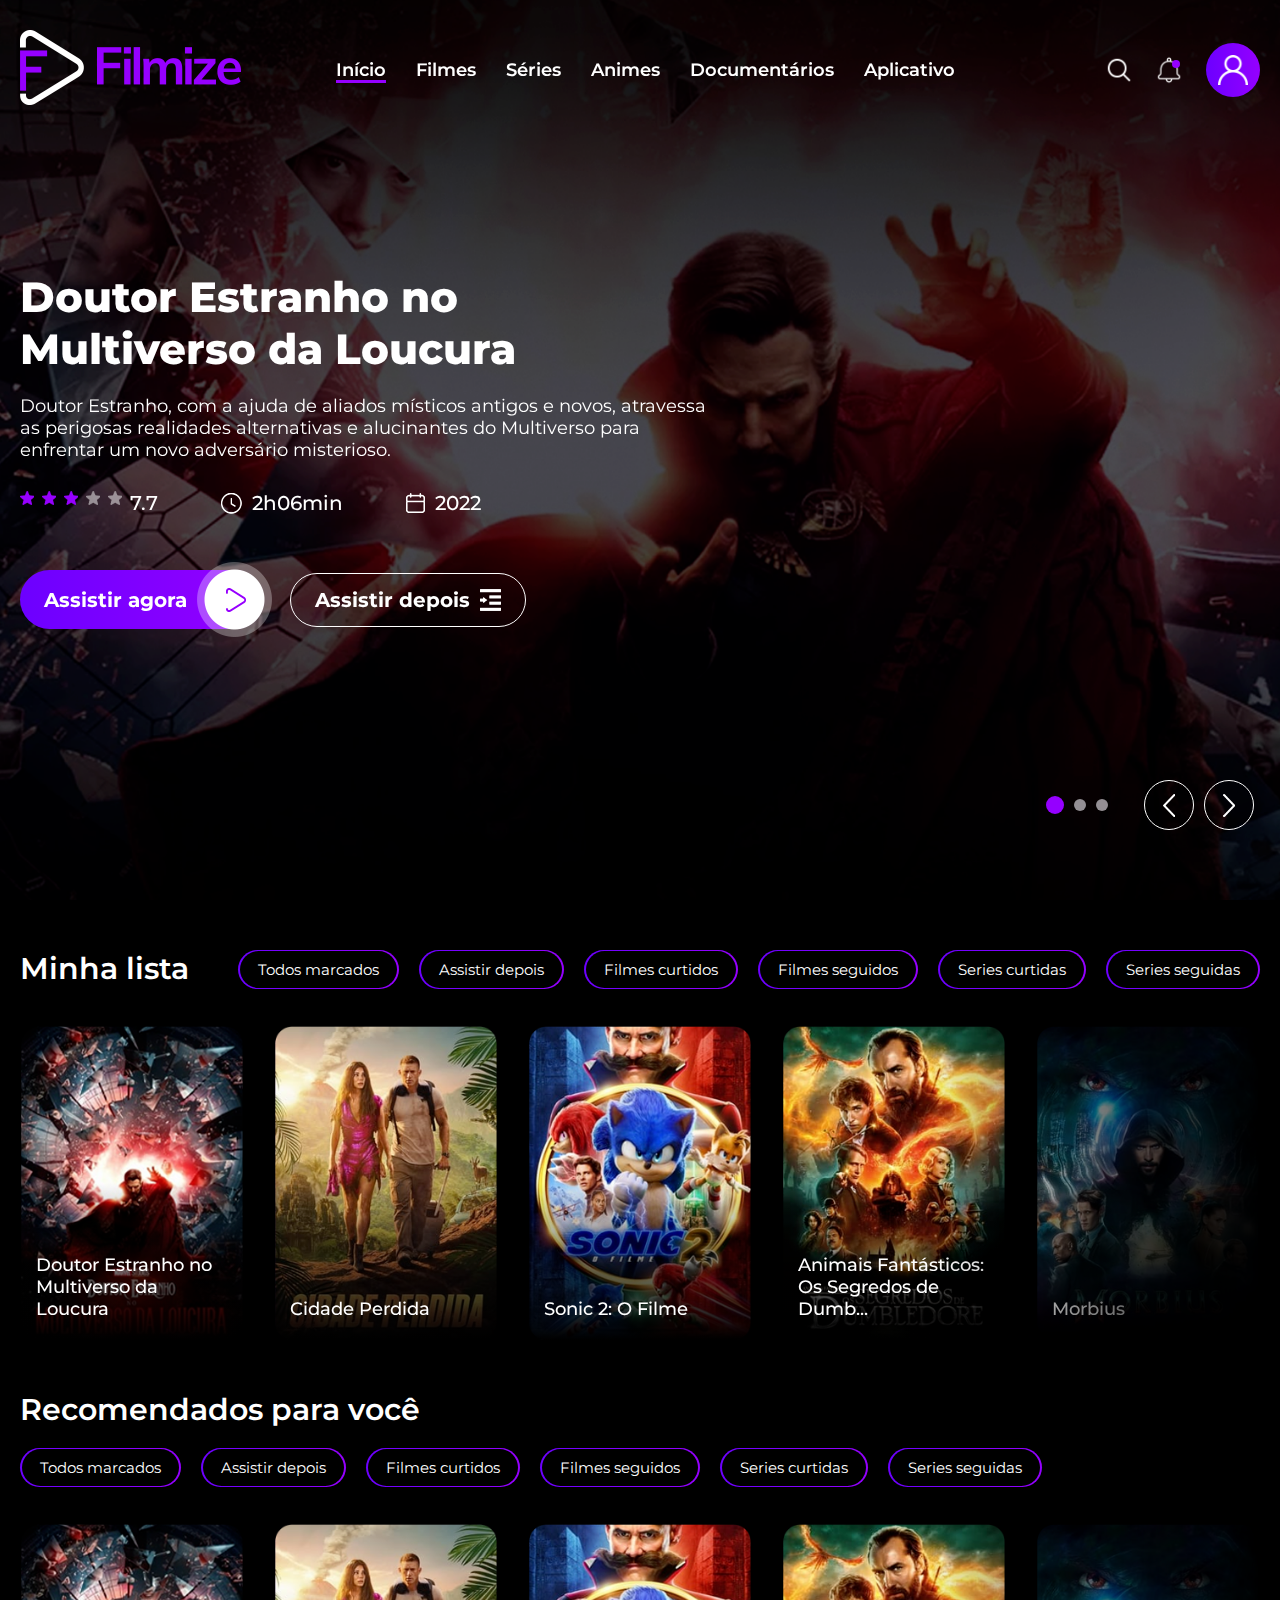
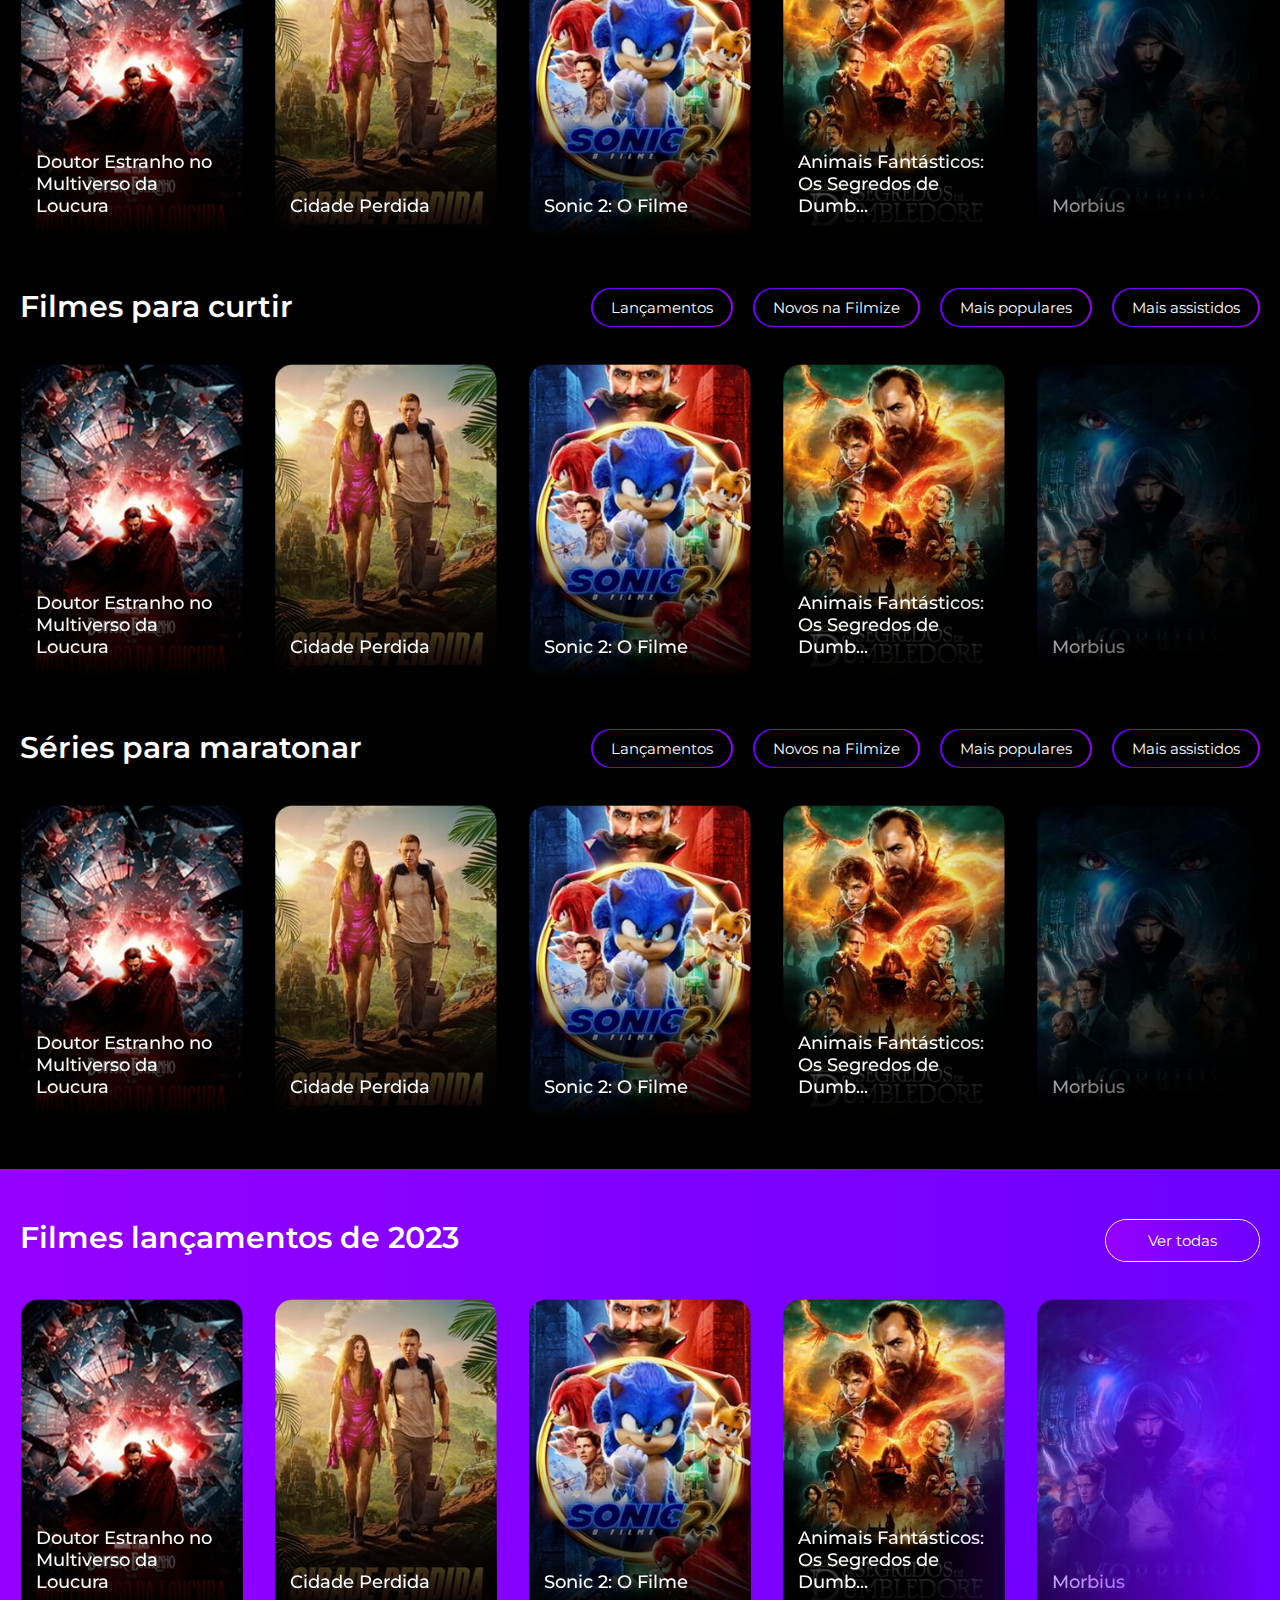
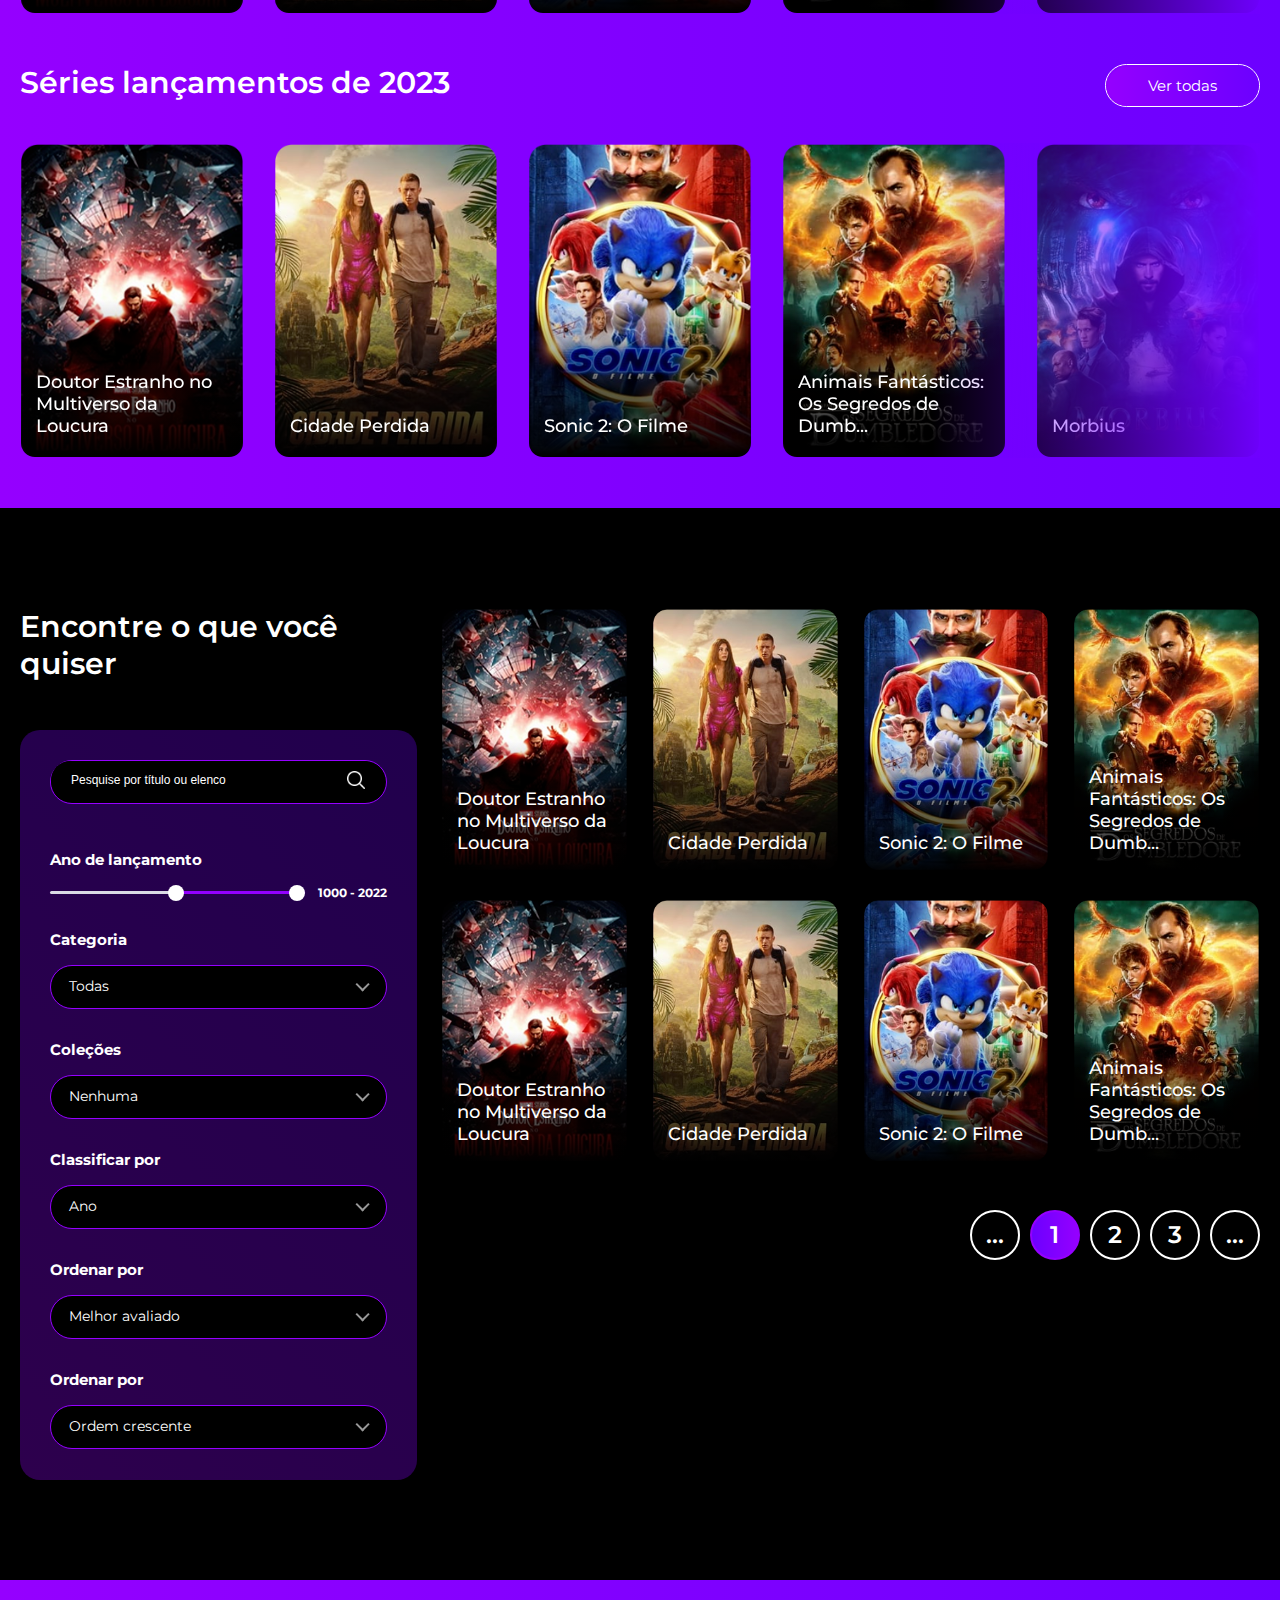
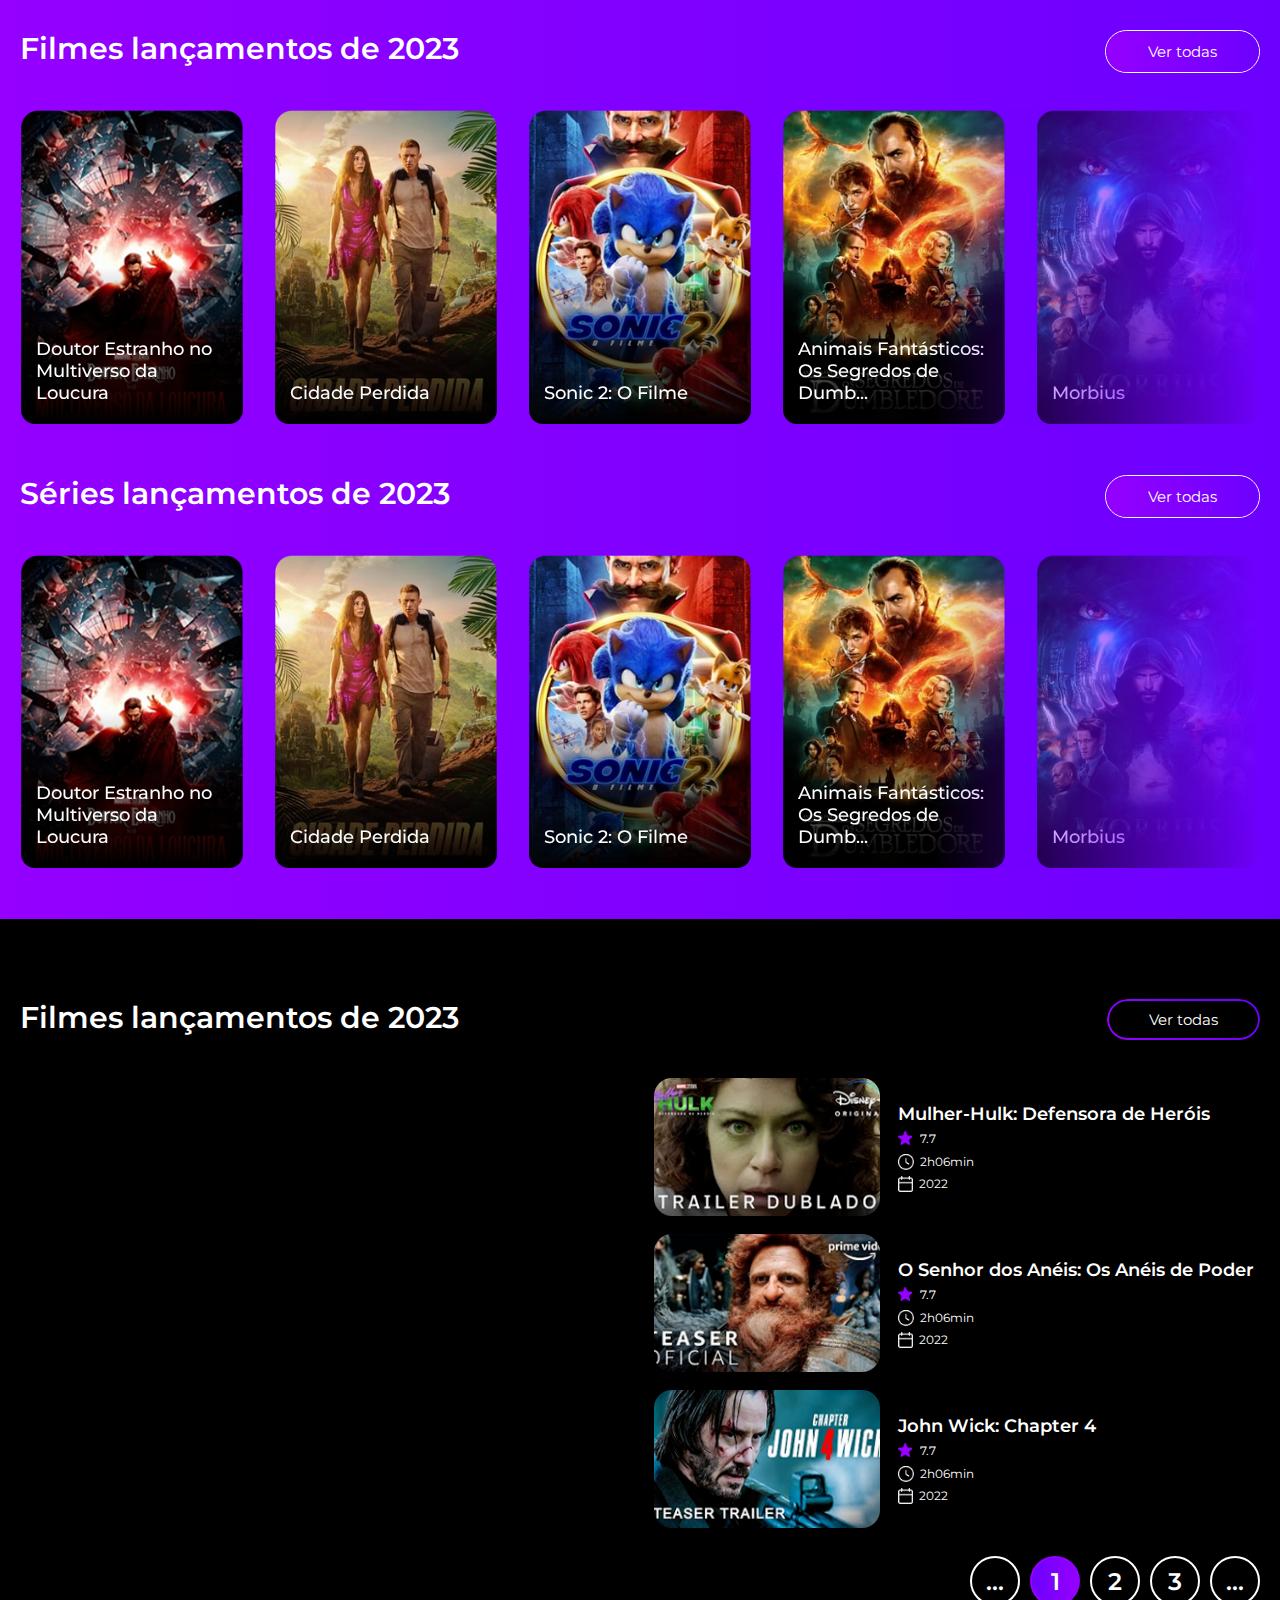
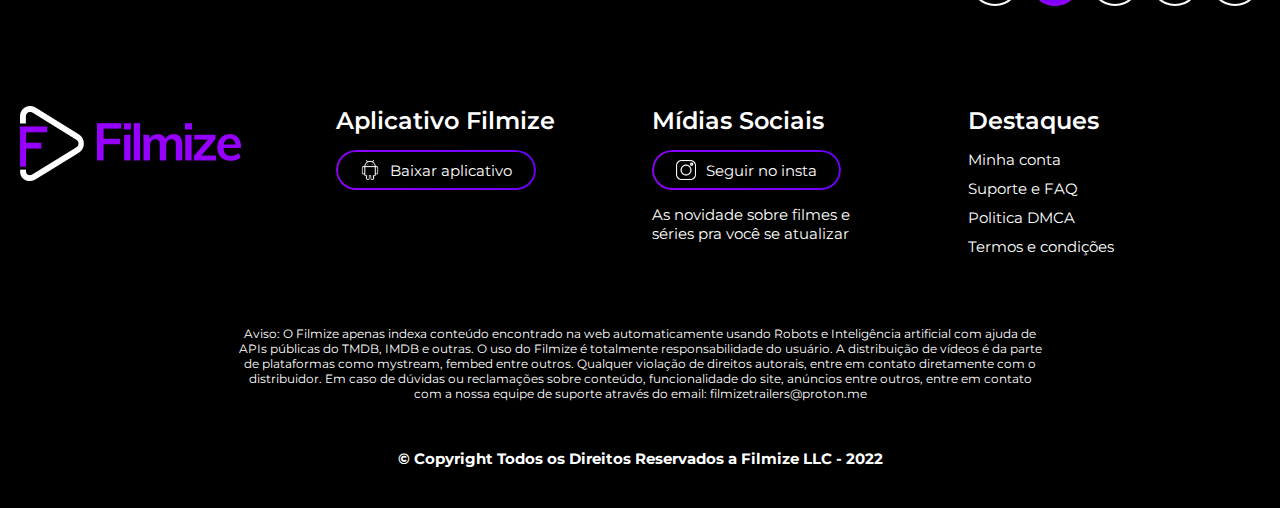
==== commit 518f52e6: "site-update" ====
--- a/index.html
+++ b/index.html
@@ -1057,6 +1057,25 @@
                                     <input type="text" placeholder="Pesquise por título ou elenco">
                                     <a href="#"><img src="assets/img/src.png" alt=""></a>
                                 </div>
+                                <div class="multi__range__blk">
+                                    <label for="">Ano de lançamento</label>
+                                    <div class="wrapper multi__range">
+                                        <div class="rangeSlider">
+                                            <div class="slider-track"></div>
+                                            <input type="range" min="0" max="2022" value="1000" id="slider-1" oninput="slideOne()">
+                                            <input type="range" min="0" max="2022" value="2022" id="slider-2" oninput="slideTwo()">
+                                        </div>
+                                        <div class="values">
+                                            <span id="range1">
+                                                0
+                                            </span>
+                                            <span> &dash; </span>
+                                            <span id="range2">
+                                                100
+                                            </span>
+                                        </div>
+                                    </div>
+                                </div>
                                 <div class="select__blk">
                                     <label for="">Categoria</label>
                                     <select class="wide">
@@ -1734,8 +1753,12 @@
         <script src="assets/js/jquery.nice-select.min.js"></script> 
         <script src="assets/js/owl.carousel.min.js"></script> 
         <script src="assets/js/main.js"></script>
+
+
 <script>
     
+    // {trailer-Section} tab active--------------
+
 function Tabs() {
   var bindAll = function () {
     var menuElements = document.querySelectorAll("[data-tab]");
@@ -1766,6 +1789,45 @@
 var connectTabs = new Tabs();
 
 </script>
+
+<script>
+
+
+// {finding-Section} Fin Multi range Slider active
+
+    window.onload = function(){
+    slideOne();
+    slideTwo();
+}
+
+let sliderOne = document.getElementById("slider-1");
+let sliderTwo = document.getElementById("slider-2");
+let displayValOne = document.getElementById("range1");
+let displayValTwo = document.getElementById("range2");
+let minGap = 0;
+let sliderTrack = document.querySelector(".slider-track");
+let sliderMaxValue = document.getElementById("slider-1").max;
+
+function slideOne(){
+    if(parseInt(sliderTwo.value) - parseInt(sliderOne.value) <= minGap){
+        sliderOne.value = parseInt(sliderTwo.value) - minGap;
+    }
+    displayValOne.textContent = sliderOne.value;
+    fillColor();
+}
+function slideTwo(){
+    if(parseInt(sliderTwo.value) - parseInt(sliderOne.value) <= minGap){
+        sliderTwo.value = parseInt(sliderOne.value) + minGap;
+    }
+    displayValTwo.textContent = sliderTwo.value;
+    fillColor();
+}
+function fillColor(){
+    percent1 = (sliderOne.value / sliderMaxValue) * 100;
+    percent2 = (sliderTwo.value / sliderMaxValue) * 100;
+    sliderTrack.style.background = `linear-gradient(to right, #dadae5 ${percent1}% , #9300FF ${percent1}% , #9300FF ${percent2}%, #dadae5 ${percent2}%)`;
+}
+</script>
     </body>
 </html>
 
--- a/assets/css/default.css
+++ b/assets/css/default.css
@@ -131,7 +131,8 @@
     }
   
   h4 {
-    font-size: 22px; }
+    font-size: var(--f24);
+    }
   
   h5 {
     font-size: var(--f18);
@@ -462,6 +463,20 @@
     padding: 10px 24px;
     width: max-content;
     gap: 10px;
+    transition: all .3s;
+    justify-content: center;
+}
+
+.thm_btn.active {
+    background: linear-gradient(45deg, #9400ff, #6c00ff) border-box;
+}
+
+.thm_btn.active:hover {
+    background: linear-gradient(249deg, #9400ff, #6c00ff) border-box;
+}
+
+.thm_btn:hover {
+    background: linear-gradient(45deg, #9400ff, #6c00ff) border-box;
 }
 
 .thm_btn:before,.more__btn:before {
@@ -484,5 +499,8 @@
     filter: brightness(3.5) invert(1);
 }
 
+
+
+.boxStyle {background: linear-gradient(45deg, #2d004d, #21004d);padding: 24px 30px;border-radius: 20px;}
 /* default-css END 
 ================================== */--- a/assets/css/style.css
+++ b/assets/css/style.css
@@ -1,36 +1,33 @@
-
- 
- 
-
-
 .header-area {
-  padding: 30px 0;
-  width: 100%;
-  z-index: 9;
-  background: #000;
+    padding: 30px 0;
+    width: 100%;
+    z-index: 9;
+    background: #000;
 }
 
 .header-area.v2 {
     position: absolute;
-    background: no-repeat;
+    background: none;
 }
 
 .header-area .row {
     align-items: center;
 }
+
 .menu-area nav ul li {
-  list-style: none;
-  display: inline-block;
+    list-style: none;
+    display: inline-block;
 }
 
 .menu-area nav ul li a {
-  font-size: var(--f20);
-  display: inline-block;
-  position: relative;
-  font-weight: 600;
-}
-
-.menu-area nav ul li a:hover:after,.menu-area nav ul li a.active:after {
+    font-size: var(--f20);
+    display: inline-block;
+    position: relative;
+    font-weight: 600;
+}
+
+.menu-area nav ul li a:hover:after,
+.menu-area nav ul li a.active:after {
     width: 100%;
 }
 
@@ -50,14 +47,13 @@
     align-items: center;
     gap: var(--f40);
 }
-.menu-area{
+
+.menu-area {
     display: flex;
     align-items: center;
     justify-content: space-between;
 }
 
-.header__icon {
-}
 
 .header__icon ul {
     display: flex;
@@ -71,6 +67,19 @@
     padding: 10px;
     height: 54px;
     border-radius: 50%;
+    position: relative;
+}
+
+.notifiBtn {}
+
+.notifiBtn:after {
+    content: "";
+    position: absolute;
+    width: 8px;
+    height: 8px;
+    background: var(--thmColor);
+    border-radius: 50%;
+    transform: translate(7px, -6px);
 }
 
 .header__icon ul li a img {
@@ -78,123 +87,134 @@
     height: 30px;
     filter: brightness(5.5) invert(1);
 }
-.srcBtn {}
-.notifiBtn {
-}
-.userBtn {background: var(--gdColor);width: 54px;margin-left: 12px;}
+
+
+.userBtn {
+    background: var(--gdColor);
+    width: 54px;
+    margin-left: 12px;
+}
 
 /* humbergar */
 .humbergar {
-  cursor: pointer;
-  display: block;
-  max-width: 35px;
-  margin-left: auto;
-}
-
-.humbergar span, 
-.humbergar span:before, 
+    cursor: pointer;
+    display: block;
+    max-width: 35px;
+    margin-left: auto;
+}
+
+.humbergar span,
+.humbergar span:before,
 .humbergar span:after {
-  cursor: pointer;
-  border-radius: 1px;
-  height: 3px;
-  width: 34px;
-  background: white;
-  position: relative;
-  display: block;
-  content: '';
-  transition: all 250ms ease-in-out;
-}
+    cursor: pointer;
+    border-radius: 1px;
+    height: 3px;
+    width: 34px;
+    background: white;
+    position: relative;
+    display: block;
+    content: '';
+    transition: all 250ms ease-in-out;
+}
+
 .humbergar span:before {
-  top: -12px;
-}
+    top: -12px;
+}
+
 .humbergar span:after {
-  bottom: -9px;
+    bottom: -9px;
 }
 
 .humbergar.active span {
-  background-color: transparent;
-}
+    background-color: transparent;
+}
+
 .humbergar.active span:before {
-  top:0px;
-  transform: rotate(45deg);
+    top: 0px;
+    transform: rotate(45deg);
 }
 
 .humbergar.active span:after {
-  bottom: 3px;
-  transform: rotate(-45deg);
-}
- 
+    bottom: 3px;
+    transform: rotate(-45deg);
+}
+
 /* humbarger END */
- 
+
 
 /* mobile-menu START */
-.only__mobile{
-  display: none;
+.only__mobile {
+    display: none;
 }
 
 .mobile-menu {
-  position: fixed;
-  width: 320px;
-  height: 100vh;
-  background: #000;
-  z-index: 99;
-  box-shadow: 0px 0px 9px -1px #737373;
-  top: 0;
-  left: 0;
-  transition: .3s;
-  margin-left: -400px;
-  padding-left: 40px;
-  padding-top: 31px;
+    position: fixed;
+    width: 320px;
+    height: 100vh;
+    background: #000;
+    z-index: 99;
+    box-shadow: 0px 0px 9px -1px #737373;
+    top: 0;
+    left: 0;
+    transition: .3s;
+    margin-left: -400px;
+    padding-left: 40px;
+    padding-top: 31px;
 }
 
 .mobile-menu .header__icon {
     margin-bottom: 50px;
 }
-.siteBar{
-  margin-left: 0; 
-}
+
+.siteBar {
+    margin-left: 0;
+}
+
 .mobile-menu ul#pills-tab {
-  margin-top: 90px;
-  margin-bottom: 35px !important;
-  display: block;
-}
-.mobile-menu  nav ul li {
-  list-style: none;
-  display: block;
+    margin-top: 90px;
+    margin-bottom: 35px !important;
+    display: block;
+}
+
+.mobile-menu nav ul li {
+    list-style: none;
+    display: block;
 }
 
 .mobile-menu nav ul li a {
-  font-size: 16px;
-  line-height: 40px;
-  transition: .3s;
-  font-weight: 600;
+    font-size: 16px;
+    line-height: 40px;
+    transition: .3s;
+    font-weight: 600;
 }
 
 .mobile-menu a.bars {
-  position: absolute;
-  right: 15px;
-  top: 15px;
-  width: 40px;
-  height: 40px;
-  text-align: center;
-  line-height: 40px;
-  border-radius: 50%;
-  font-size: 32px;
+    position: absolute;
+    right: 15px;
+    top: 15px;
+    width: 40px;
+    height: 40px;
+    text-align: center;
+    line-height: 40px;
+    border-radius: 50%;
+    font-size: 32px;
 }
 
 /* Header section END */
 
 
 
-/*============ Area Start =============*/
-
-.hero-area {
-}
-.hero__slider {
-}
+/*============hero Area Start =============*/
+
+
 
 .hero__slider .owl-nav i {
     opacity: 1;
+}
+
+.owl-nav i:hover {
+    border-color: var(--thmColor);
+    background: var(--thmColor);
 }
 
 .hero__slider .owl-nav {
@@ -205,11 +225,20 @@
     height: auto;
 }
 
-.hero__slider .owl-nav > div {
+.hero__slider .owl-nav>div {
     display: block;
 }
-.owl-carousel:hover .owl-nav i {opacity: 1;}
-.hero__item {height: 100vh;display: flex;}
+
+.owl-carousel:hover .owl-nav i {
+    opacity: 1;
+}
+
+.hero__item {
+    height: 100vh;
+    display: flex;
+    background-size: cover;
+    background-position: center;
+}
 
 .hero__item .duration-wrp {
     font-size: 20px;
@@ -230,12 +259,19 @@
     font-weight: 800;
 }
 
-.hero__item .container > p {
+.hero__item .container>p {
     font-size: var(--f20);
     max-width: 780px;
     margin: 20px 0 30px;
 }
-.duration-wrp {display: flex;max-width: 461px;width: 100%;justify-content: space-between;font-size: 12px;}
+
+.duration-wrp {
+    display: flex;
+    max-width: 461px;
+    width: 100%;
+    justify-content: space-between;
+    font-size: 12px;
+}
 
 .duration-wrp p {
     display: flex;
@@ -256,9 +292,24 @@
 .duration-wrp ul li img {
     max-width: 14px;
 }
-.gray {
-}
-.hero__item__btn {display: flex;align-items: center;gap: 26px;padding: 20px 0 0;margin: 20px 0 0;}
+
+
+.hero__item__btn {
+    display: flex;
+    align-items: center;
+    gap: 26px;
+    padding: 20px 0 0;
+    margin: 20px 0 0;
+}
+
+.hero__item__btn .border__btn:hover {
+    background: #fff;
+    color: #000;
+}
+
+.hero__item__btn .border__btn:hover img {
+    filter: brightness(0);
+}
 
 .hero__item__btn a {
     display: flex;
@@ -268,8 +319,13 @@
     font-size: var(--f20);
     font-weight: 700;
     gap: 10px;
-}
-.play__btn {background: var(--gdColor);padding-left: 24px;}
+    transition: all .3s;
+}
+
+.play__btn {
+    background: var(--gdColor);
+    padding-left: 24px;
+}
 
 .play__btn img {
     margin-bottom: -8px;
@@ -281,9 +337,18 @@
 .play__btn:hover img {
     scale: 1.05;
 }
-.border__btn {border: 1px solid #fff;padding: 14px 24px;}
-.dotStyle{}
-.hero__slider .owl-dots{
+
+.border__btn {
+    border: 1px solid #fff;
+    padding: 14px 24px;
+}
+
+.border__btn img {
+    transition: all .3s;
+}
+
+
+.hero__slider .owl-dots {
     display: flex;
     position: absolute;
     bottom: 86px;
@@ -298,31 +363,62 @@
     justify-content: center;
     gap: 10px;
 }
-.dotStyle .owl-dot{
+
+.dotStyle .owl-dot {
     width: 12px;
     height: 12px;
     background: #948F94;
     border-radius: 50%;
-}
-.dotStyle .owl-dot.active{
+    transition: all .3s;
+}
+
+.dotStyle .owl-dot.active {
     background: var(--thmColor);
     width: 18px;
     height: 18px;
 }
-/*============ Area End =============*/
-
-
-/*============ Area Start =============*/
-
-.movie-area {padding: 50px 0;}
-
-.movie-area.v2 {background: linear-gradient( -90deg, rgb(108,0,255) 0%, rgb(149,0,255) 100%);}
-.movie__top {
-}
-.active {
-}
+
+/*============hero Area End =============*/
+
+
+/*============movie Area Start =============*/
+
+.movie-area {
+    padding: 50px 0;
+}
+
+.movie__wrp {
+    display: flex;
+    gap: 24px;
+    flex-wrap: wrap;
+}
+
+.movie__wrp .movie__blk {
+    width: calc(20% - 20px);
+}
+
+.movie-area.v2 {
+    background: linear-gradient(-90deg, rgb(108, 0, 255) 0%, rgb(149, 0, 255) 100%);
+}
+
+
 .movie__slider {
-    overflow: hidden;
+    /* overflow: hidden; */
+    position: relative;
+}
+
+.movie__slider:after {
+    content: "";
+    position: absolute;
+    width: 328px;
+    height: 100%;
+    right: 0;
+    top: 0;
+    background: linear-gradient(269deg, #000000, transparent);
+}
+
+.v2 .movie__slider:after {
+    background: linear-gradient(269deg, #6f00ff, transparent);
 }
 
 .owl-nav i {
@@ -334,6 +430,7 @@
     border: 1px solid #fff;
     border-radius: 50%;
     opacity: 0;
+    transition: all .3s;
 }
 
 .owl-prev {
@@ -349,8 +446,17 @@
     left: 2%;
     transform: translateY(-50%);
     height: 0;
-}
-.movie__blk {border: 1px solid transparent;/* max-width: 270px; */border-radius: 15px;overflow: hidden;position: relative;transition: all .3s;}
+    z-index: 9;
+}
+
+.movie__blk {
+    border: 1px solid transparent;
+    /* max-width: 270px; */
+    border-radius: 15px;
+    overflow: hidden;
+    position: relative;
+    transition: all .3s;
+}
 
 .movie__blk:hover .hiden__info {
     opacity: 1;
@@ -360,8 +466,8 @@
     border-color: var(--thmColor);
 }
 
-.movie__blk > img {
-    height: 102%;
+.movie__blk>img {
+    height: 105%;
     object-fit: cover;
     width: 101%;
     object-position: center;
@@ -377,7 +483,7 @@
     left: 0;
 }
 
-.movie__blk > p {
+.movie__blk>p {
     position: absolute;
     bottom: 0;
     padding: 0 15px;
@@ -385,32 +491,60 @@
     font-weight: 500;
     margin-bottom: 20px;
 }
-.hiden__info {position: absolute;width: 100%;height: 100%;top: 0;left: 0;padding: 20px 10px;display: flex;flex-direction: column;align-items: center;justify-content: end;background: linear-gradient(0deg, black, #9500ff9e);padding-bottom: 5px;opacity: 0;transition: all .3s;}
-
-.hiden__info > a {
+
+.hiden__info {
+    position: absolute;
+    width: 100%;
+    height: 100%;
+    top: 0;
+    left: 0;
+    padding: 20px 10px;
+    display: flex;
+    flex-direction: column;
+    align-items: center;
+    justify-content: end;
+    background: linear-gradient(0deg, black, #9500ff9e);
+    padding-bottom: 5px;
+    opacity: 0;
+    transition: all .3s;
+}
+
+.hiden__info>a {
     position: absolute;
     top: 50%;
     left: 50%;
     transform: translate(-50%, -50%);
 }
-.movie__info {width: 100%;}
-
-.movie__info > p {
+
+.movie__info {
+    width: 100%;
+}
+
+.movie__info>p {
     font-size: 16px;
 }
 
-.movie__info p {
-}
-.v2 {
-}
-.title__top {display: flex;justify-content: space-between;margin-bottom: var(--f36);}
+
+
+.title__top {
+    display: flex;
+    justify-content: space-between;
+    margin-bottom: var(--f36);
+}
 
 .title__top ul {
     display: flex;
     gap: var(--f20);
 }
 
-.title__top ul a {padding: 10px 20px;display: block;border-radius: 30px;position: relative;background: var(--gdColor);z-index: 1;}
+.title__top ul a {
+    padding: 10px 20px;
+    display: block;
+    border-radius: 30px;
+    position: relative;
+    background: var(--gdColor);
+    z-index: 1;
+}
 
 .title__top ul a:before {
     content: "";
@@ -426,36 +560,59 @@
     transition: all .3s;
 }
 
-.title__top ul a:hover {
-    font-weight: 600;
-}
 
 .title__top ul a:hover:before {
     opacity: 0;
 }
-.more__btn {display: block;width: max-content;padding: 11px 42px;border-radius: 30px;position: relative;}
+
+.more__btn {
+    display: block;
+    width: max-content;
+    padding: 11px 42px;
+    border-radius: 30px;
+    position: relative;
+    transition: all .3s;
+}
 
 .more__btn.v2 {
-    background: linear-gradient( -90deg, rgb(108,0,255) 0%, rgb(149,0,255) 100%);
+    background: linear-gradient(-90deg, rgb(108, 0, 255) 0%, rgb(149, 0, 255) 100%);
     border: 1px solid;
 }
-/*============ Area End =============*/
-
-
-/*============ Area Start =============*/
-
-.finding-area {
-}
-.finding__content {
-}
+
+.more__btn.v2:hover {
+    background: linear-gradient(91deg, rgb(108, 0, 255) 0%, rgb(149, 0, 255) 100%);
+}
+
+/*============movie Area End =============*/
+
+
+/*============finding Area Start =============*/
+
 
 .finding__content h3 {
     margin-bottom: var(--f48);
 }
-.filter__blk {background: linear-gradient(45deg, #2d004d, #21004d);padding: 30px;display: flex;flex-direction: column;gap: 30px 0;border-radius: 20px;}
-.src__blk {position: relative;width: 100%;display: flex;background: #000;height: 44px;border-radius: 30px;border: 1px solid var(--thmColor);}
-
-.src__blk  input {
+
+.filter__blk {
+    background: linear-gradient(45deg, #2d004d, #21004d);
+    padding: 30px;
+    display: flex;
+    flex-direction: column;
+    gap: 30px 0;
+    border-radius: 20px;
+}
+
+.src__blk {
+    position: relative;
+    width: 100%;
+    display: flex;
+    background: #000;
+    height: 44px;
+    border-radius: 30px;
+    border: 1px solid var(--thmColor);
+}
+
+.src__blk input {
     width: 100%;
     height: 100%;
     background: no-repeat;
@@ -477,9 +634,114 @@
     filter: brightness(3.5) invert(1);
     transform: translateY(-50%);
 }
-.input__blk {
-}
-.select__blk {height: 80px;}
+
+.multi__range {
+    position: relative;
+    border-radius: 10px;
+    display: flex;
+    align-items: center;
+    gap: 13px;
+}
+
+/*------------ Multi range Slider Start--------- */
+
+
+.multi__range .rangeSlider {
+    position: relative;
+    width: 100%;
+}
+
+.multi__range input[type="range"] {
+    -webkit-appearance: none;
+    -moz-appearance: none;
+    appearance: none;
+    width: 100%;
+    outline: none;
+    position: absolute;
+    margin: auto;
+    top: 0;
+    bottom: 0;
+    background-color: transparent;
+    pointer-events: none;
+}
+
+.multi__range .slider-track {
+    width: 100%;
+    height: 3px;
+    position: absolute;
+    margin: auto;
+    top: 0;
+    bottom: 0;
+    border-radius: 5px;
+}
+
+
+.multi__range input[type="range"]::-webkit-slider-runnable-track {
+    -webkit-appearance: none;
+    height: 5px;
+}
+
+.multi__range input[type="range"]::-moz-range-track {
+    -moz-appearance: none;
+    height: 5px;
+}
+
+.multi__range input[type="range"]::-ms-track {
+    appearance: none;
+    height: 5px;
+}
+
+.multi__range input[type="range"]::-webkit-slider-thumb {
+    -webkit-appearance: none;
+    height: 16px;
+    width: 16px;
+    background-color: #fff;
+    cursor: pointer;
+    margin-top: -5px;
+    pointer-events: auto;
+    border-radius: 50%;
+}
+
+.multi__range input[type="range"]::-moz-range-thumb {
+    -webkit-appearance: none;
+    height: 16px;
+    width: 16px;
+    cursor: pointer;
+    border-radius: 50%;
+    background-color: #3264fe;
+    pointer-events: auto;
+}
+
+.multi__range input[type="range"]::-ms-thumb {
+    appearance: none;
+    height: 16px;
+    width: 16px;
+    cursor: pointer;
+    border-radius: 50%;
+    background-color: #3264fe;
+    pointer-events: auto;
+}
+
+.multi__range input[type="range"]:active::-webkit-slider-thumb {
+    background-color: #ffffff;
+    border: 3px solid var(--thmColor);
+}
+
+.multi__range .values {
+    position: relative;
+    margin: auto;
+    font-size: 12px;
+    color: #ffffff;
+    font-weight: 700;
+    flex-shrink: 0;
+}
+
+/*------------ Multi range Slider End--------- */
+
+
+.select__blk {
+    height: 80px;
+}
 
 .select__blk .nice-select {
     background: #000;
@@ -488,16 +750,20 @@
     border-color: var(--thmColor);
 }
 
-.select__blk label {
+.select__blk label,
+.multi__range__blk label {
     font-weight: 700;
     margin-bottom: 16px;
     display: block;
 }
-.finding__wrp .row{
-  gap: 24px 0;
-}
-.finding__wrp .pagiNav ul{}
-.pagiNav {margin-top: 20px;}
+
+.finding__wrp .row {
+    gap: 24px 0;
+}
+
+.pagiNav {
+    margin-top: 20px;
+}
 
 .pagiNav ul {
     display: flex;
@@ -516,28 +782,42 @@
     border-radius: 50%;
     font-size: var(--f24);
     font-weight: 600;
-}
-
-.pagiNav ul li a.active {
+    transition: all .3s;
+}
+
+
+.pagiNav ul li a.active,
+.pagiNav ul li a:hover {
     background: var(--gdColor);
     border-color: var(--thmColor);
 }
-/*============ Area End =============*/
-
-
-/*============ Area Start =============*/
-
-.trailer-area {padding: 80px 0 0px;}
-.trailer__tab__content iframe {width: 100%;height: 100%;}
+
+/*============finding Area End =============*/
+
+
+/*============trailer Area Start =============*/
+
+.trailer-area {
+    padding: 80px 0 0px;
+}
+
+.trailer__tab__content iframe {
+    width: 100%;
+    height: 100%;
+}
 
 .trailer__tab__content {
     height: 460px;
     border-radius: 16px;
     overflow: hidden;
 }
-.b-tab {
-}
-.trailer__tab__btn {display: flex;flex-direction: column-reverse;gap: 14px;}
+
+
+.trailer__tab__btn {
+    display: flex;
+    flex-direction: column-reverse;
+    gap: 14px;
+}
 
 .trailer__tab__btn a {
     display: flex;
@@ -545,7 +825,7 @@
     gap: 16px;
 }
 
-.trailer__tab__btn a > i {
+.trailer__tab__btn a>i {
     position: relative;
     border: 2px solid #000;
     border-radius: 20px;
@@ -555,7 +835,7 @@
     min-width: 230px;
 }
 
-.trailer__tab__btn a > i:before {
+.trailer__tab__btn a>i:before {
     content: "";
     position: absolute;
     width: 100%;
@@ -565,21 +845,21 @@
     transition: all .3s;
 }
 
-.trailer__tab__btn a:hover > i:before {
+.trailer__tab__btn a:hover>i:before {
     opacity: 1;
 }
 
-.trailer__tab__btn a:hover > i {
+.trailer__tab__btn a:hover>i {
     border-color: var(--thmColor);
 }
 
-.trailer__tab__btn a > i img {
+.trailer__tab__btn a>i img {
     width: 100%;
     height: 100%;
     object-fit: cover;
 }
 
-.trailer__tab__btn a > i span {
+.trailer__tab__btn a>i span {
     position: absolute;
     left: 50%;
     top: 50%;
@@ -590,7 +870,7 @@
     z-index: 2;
 }
 
-.trailer__tab__btn a:hover > i span {
+.trailer__tab__btn a:hover>i span {
     opacity: 1;
 }
 
@@ -602,15 +882,36 @@
 .trailer__tab__btn a .duration-wrp p {
     margin: 0;
 }
-/*============ Area End =============*/
-
-
-/*============ Area Start =============*/
-
-.footer-area {padding-top: 100px;}
-.footer__logo {margin-bottom: 40px;}
-.footer__content {
-}
+.b-tab {
+    display: none;
+    height: 100%;
+}
+
+.b-tab.active {
+    display: block;
+}
+
+.b-nav-tab {
+    display: inline-block;
+    padding: 20px;
+}
+
+.b-nav-tab.active {
+    color: #ff4200;
+}
+/*============trailer Area End =============*/
+
+
+/*============footer Area Start =============*/
+
+.footer-area {
+    padding-top: 100px;
+}
+
+.footer__logo {
+    margin-bottom: 40px;
+}
+
 
 .footer__content h3 {
     margin-bottom: 15px;
@@ -620,20 +921,27 @@
     max-width: 235px;
     margin-top: 15px;
 }
-.thm_btn {
-}
-.footer__nav {
-}
+
 
 .footer__nav ul li a {
     display: block;
     margin-bottom: 10px;
+    transition: all .3s;
+}
+
+.footer__nav ul li a:hover {
+    color: var(--thmColor);
 }
 
 .footer__nav h3 {
     margin-bottom: 15px;
 }
-.footer__btm {text-align: center;margin-top: var(--f60);padding-bottom: 40px;}
+
+.footer__btm {
+    text-align: center;
+    margin-top: var(--f60);
+    padding-bottom: 40px;
+}
 
 .footer__btm p {
     max-width: 810px;
@@ -641,32 +949,352 @@
     font-size: 12px;
     margin-bottom: var(--f48);
 }
+
+/*============footer Area End =============*/
+
+
+/*============profile Area Start =============*/
+.usuario-page {
+}
+.profile-area {margin: 50px 0;}
+
+.profile__flex {
+    display: flex;
+    gap: 20px;
+}
+
+.Biografia__text {margin-top: 50px;}
+
+.Biografia__text p {
+    margin-right: -10px;
+    font-weight: 300;
+    line-height: 1.4;
+}
+
+.profile__flex h4 {
+    text-align: center;
+    margin-bottom: 20px;
+}
+
+.profile__content {
+    height: 100%;
+    width: 100%;
+    max-width: 420px;
+    flex-shrink: 0;
+}
+.user__blk {display: flex;align-items: center;gap: 12px;}
+.user-img {text-align: center;flex-shrink: 0;}
+.edit__option {
+}
+.user__info {width: max-content;}
+
+.user__info p {
+    margin: 0;
+}
+
+.user__info b {
+    font-size: 18px;
+    font-weight: 500;
+}
+
+.user__info > b {
+    margin-top: -5px;
+    display: block;
+    margin-bottom: 5px;
+}
+
+.user__info h3 {
+    width: max-content;
+    font-size: 24px;
+    margin-bottom: 10px;
+}
+.form__content {
+}
+
+.form__content button {
+    width: 100%;
+    text-align: center;
+    height: 42px;
+    font-weight: 800;
+}
+
+.form__content button {}
+
+.form__content h4 {
+    text-align: center;
+    text-transform: capitalize;
+    margin-bottom: 24px;
+}
+.input__blk {margin-bottom: 16px;}
+
+.input__blk label {
+    font-weight: 700;
+    margin-bottom: 10px;
+}
+
+.input__blk .input:before {
+    border: 1px solid transparent;
+    background: linear-gradient(45deg, #9400ff, #6c00ff) border-box;
+    -webkit-mask: linear-gradient(#fff 0 0) padding-box, linear-gradient(#fff 0 0);
+    -webkit-mask-composite: destination-out;
+    mask-composite: exclude;
+    content: "";
+    position: absolute;
+    width: 100%;
+    height: 100%;
+    border-radius: 40px;
+}
+
+.input__blk .input {
+    position: relative;
+    height: 44px;
+    display: flex;
+    align-items: center;
+    justify-content: center;
+}
+
+.input__blk .textarea {
+    height: 130px;
+}
+
+.input__blk .textarea:before {
+    border-radius: 20px;
+}
+
+.input__blk input {
+    width: calc(100% - 4px);
+    height: calc(100% - 4px);
+    position: relative;
+    background: no-repeat;
+    border-radius: 30px;
+    background: #000;
+    border: none;
+    padding: 0 20px;
+    color: #fff;
+}
+
+.input__blk input::placeholder {
+    color: #fff;
+}
+
+.input__blk input:after {
+    content: "";
+    position: absolute;
+    width: 100%;
+    height: 100%;
+    background: red;
+    top: 0;
+    left: 0;
+    z-index: 99;
+}
+
+.input__blk label {
+    display: block;
+}
+.profile__wrp {border: 2px solid var(--thmColor);border-radius: 20px;padding: 30px 10px 10px;}
+
+.profile__wrp .title__top ul li a {
+    width: 160px;
+    padding: 0;
+    height: 41px;
+    display: flex;
+    align-items: center;
+    justify-content: center;
+}
+
+.profile__wrp .title__top {
+    justify-content: center;
+}
+
+.atores__title{
+    justify-content: space-between !IMPORTANT;
+    align-items: center !important;
+    padding: 0 20px;
+}
+
+/*============profile Area End =============*/
+
+
+/*============filme__wrp Area Start =============*/
+.filme__wrp {padding-top: 200px;}
+.filme__wrp .row {align-items: center;}
+
+.filme__img {max-width: 430px;}
+
+.filme__content {
+}
+
+.filme__content > h1 {
+    margin-bottom: 20px;
+}
+
+.filme__content > p {
+    font-size: var(--f20);
+    max-width: 870px;
+    margin-bottom: 24px;
+}
+
+.filme__content > ul {
+    display: flex;
+    gap: 20px;
+    justify-content: space-between;
+    max-width: 410px;
+    margin-bottom: 20px;
+}
+
+.filme__content > ul li a {transition: all .3s;display: block;}
+
+.filme__content > ul li a:hover {
+    text-decoration: underline;
+}
+.duration-wrp {
+}
+.gray {
+}
+.hero__item__btn {
+}
+.play__btn {
+}
+.border__btn {
+}
+.icon__link {border: 2px solid;width: 60px;height: 60px;}
+
+.icon__link:hover {
+    background: var(--thmColor);
+    border-color: var(--thmColor);
+}
+
+.icon__link img {
+    filter: brightness(2.5) invert(1);
+    max-width: 32px;
+}
+/*============filme__wrp Area End =============*/
+
+
+
+/*============Comment Area Start =============*/
+.Comment-area{}
+
+.Comment-area h3 {
+    margin-bottom: var(--f30);
+}
+
+.Comment__box {
+}
+
+.Comment__text {
+    padding-left: 40px;
+}
+
+.Comment__text p {
+    font-size: 13px;
+}
+
+.Comment__text h5 {
+    font-size: var(--f20);
+    margin-bottom: 20px;
+}
+
+.Comment__box .boxStyle > a.thm_btn {
+    width: 100%;
+    margin: auto;
+    font-weight: 800;
+    height: 44px;
+    max-width: 350px;
+}
+
+.Comment__box h5 {
+    font-size: var(--f20);
+}
+
+.Comment__box ul {margin-bottom: var(--f48);}
+
+.Comment__box ul  li {}
+.boxStyle {
+}
+.input__blk {
+}
+.input textarea {width: calc(100% - 4px);height: calc(100% - 4px);border-radius: 20px;background: #000;border: none;padding: 20px;}
+.Comment__btns {display: flex;align-items: center;gap: 20px;margin-bottom: var(--f48);}
+
+.Comment__btns .thm_btn {
+    height: 44px;
+    width: 100%;
+    max-width: 170px;
+    font-weight: 800;
+}
+
+.Comment__btns .thm_btn:before {
+    background: linear-gradient(249deg, #9400ff, #6c00ff) border-box;
+}
+.checkbox__blk {font-size: 12px;display: flex;align-items: center;gap: 8px;}
+
+.checkbox__blk input {
+    margin: 0;
+    border-radius: 50%;
+    appearance: none;
+    width: 20px;
+    height: 20px;
+    border: 2px solid var(--thmColor);
+    background: #000;
+    position: relative;
+}
+
+.checkbox__blk input:checked:after {
+    opacity: 1;
+}
+
+.checkbox__blk input:after {
+    content: "";
+    position: absolute;
+    width: 10px;
+    height: 10px;
+    top: 50%;
+    left: 50%;
+    transform: translate(-50%, -50%);
+    background: var(--thmColor);
+    border-radius: 50%;
+    opacity: 0;
+    transition: all .3s;
+}
+.sgl__Comment {display: flex;align-items: center;gap: 12px;font-size: 12px;margin-top: var(--f30);}
+
+.sgl__Comment p {
+    margin: 0;
+}
+
+.sgl__Comment h6 {
+    font-size: 12px;
+    display: flex;
+    align-items: center;
+    gap: 20px;
+    margin-bottom: 10px;
+}
+
+.sgl__Comment h6 span {
+    font-weight: 300;
+}
+
+.sgl__Comment i {
+    width: 55px;
+    height: 55px;
+    display: flex;
+    align-items: center;
+    justify-content: center;
+    flex-shrink: 0;
+    background: var(--thmColor);
+    border-radius: 50%;
+    padding: 12px;
+}
+
+.sgl__Comment i img {
+    filter: brightness( 2) invert(1);
+}
+/*============Comment Area End =============*/
+
+
+
+/*============ Area Start =============*/
+
 /*============ Area End =============*/
 
-
-/*============ Area Start =============*/
-
-/*============ Area End =============*/
-
-
-/*============ Area Start =============*/
-
-/*============ Area End =============*/
-
-.b-tab {
-  display: none;
-  height: 100%;
-}
-
-.b-tab.active {
-  display: block;
-}
-
-.b-nav-tab {
-  display: inline-block;
-  padding: 20px;
-}
-
-.b-nav-tab.active {
-  color: #ff4200;
-}--- a/assets/css/responsive.css
+++ b/assets/css/responsive.css
@@ -8,6 +8,18 @@
         flex-wrap: wrap;
         gap: 20px;
     }
+
+.atores__title {
+    justify-content: center !important;
+    gap: 10px;
+    flex-direction: column !important;
+}
+
+.profile__wrp .title__top ul {
+    flex-wrap: wrap;
+    justify-content: center;
+    gap: 14px;
+}
     
     .footer__content h3,.footer__nav h3 {
         font-size: 24px;
@@ -28,7 +40,9 @@
         font-size: 18px;
         max-width: 696px;
     }
-
+    .profile__wrp .col-xl-3 {
+        width: 33.3%;
+    }
 }
 
 
@@ -46,6 +60,17 @@
         flex-wrap: wrap;
         gap: 20px;
     }
+
+.atores__title {
+    justify-content: center !important;
+    gap: 10px;
+    flex-direction: column !important;
+}
+
+.profile__wrp .title__top ul {
+    flex-wrap: wrap;
+    justify-content: center;
+}
     
     .footer__content h3,.footer__nav h3 {
         font-size: 24px;
@@ -131,6 +156,55 @@
     padding: 60px 0 0;
 }
 
+.movie__wrp .movie__blk {
+    width: calc(25% - 20px);
+}
+.sec__padding{
+    padding: 70px 0;
+}
+.profile__content {
+    max-width: 380px;
+}
+.user__info.v2 h3 {
+    font-size: 20px;
+}
+
+.user__info.v2 p {
+    font-size: 13px;
+    margin-right: -10px;
+}
+
+.user__info.v2 p b {
+    font-size: 13px;
+}
+
+.user__info > b {
+    font-size: 15px;
+}
+.filme__img {
+    max-width: 340px;
+}
+
+.filme__content {
+    margin-left: -50px;
+}
+
+.icon__link {
+    width: 48px;
+    height: 48px;
+    border-width: 1px;
+}
+
+.icon__link img {
+    max-width: 24px;
+}
+.filme__wrp {
+    padding-top: 80px;
+}
+
+.Comment__text {
+    padding-left: 20px;
+}
 }
 
  
@@ -192,6 +266,10 @@
     .hero__item h1 {
         font-size: 36px;
     }
+
+.filme__content > h1 {
+    font-size: 30px;
+}
     
     .hero__item .container > p {
         font-size: 16px;
@@ -291,6 +369,63 @@
 .footer__nav {
     margin-left: -30px;
 }
+.movie__wrp .movie__blk {
+    width: calc(33% - 14px);
+}
+.sec__padding{
+    padding: 70px 0;
+}
+.movie__slider:after{
+    width: 217px;
+}
+
+.profile__content {
+    height: auto;
+    padding: 30px;
+    max-width: 450px;
+    margin-inline: auto;
+}
+.profile__flex {
+    flex-direction: column;
+}
+
+.user__blk {
+    flex-direction: column;
+    text-align: center;
+}
+.filme__img {
+    max-width: 340px;
+}
+
+.filme__content {
+}
+
+.filme__content .hero__item__btn {
+    flex-wrap: wrap;
+    gap: 20px;
+    margin-right: -20px;
+    /* justify-content: center; */
+}
+
+.icon__link {
+    width: 48px;
+    height: 48px;
+    border-width: 1px;
+}
+
+.icon__link img {
+    max-width: 24px;
+}
+.filme__wrp {
+    padding-top: 80px;
+}
+
+.Comment__text {
+    padding-left: 20px;
+    margin-top: 40px;
+}
+
+
 }
 
  
@@ -298,20 +433,29 @@
 @media (max-width: 767px) {
     :root{
 
-      
-        --f18 : 15px;
-        --f20 : 16px;
-        --f22 : 18px;
-        --f24 : 20px;
-        --f28 : 22px;
-        --f30 : 23px;
-        --f32 : 24px;
-        --f36 : 26px;
-        --f40 : 30px;
-        --f48 : 32px;
-        --f60 : 40px;
-      
-      }
+--f18 : 15px;
+
+--f20 : 16px;
+
+--f22 : 18px;
+
+--f24 : 20px;
+
+--f28 : 22px;
+
+--f30: 22px;
+
+--f32 : 24px;
+
+--f36 : 26px;
+
+--f40 : 30px;
+
+--f48 : 32px;
+
+--f60 : 40px;
+
+}
       .header-area{
     padding: 20px 0;
 }
@@ -333,6 +477,13 @@
         align-items: center;
         text-align: center;
     }
+
+.title__top.atores__title {
+    justify-content: center;
+    align-items: center;
+    flex-direction: column;
+    gap: 7px;
+}
     
     .footer__content h3,.footer__nav h3 {
         font-size: 18px;
@@ -461,8 +612,6 @@
     padding: 60px 0 0px;
 }
 
-section.trailer-area .title__top {
-}
 .finding__content h3 {
     text-align: center;
 }
@@ -487,6 +636,10 @@
     max-width: 265px;
     margin-inline: auto;
 }
+
+.movie__slider:after {
+    display: none;
+}
 .footer__content {
     text-align: center;
     margin-bottom: 30px;
@@ -521,10 +674,141 @@
 .owl-nav i img {
     width: 9px;
 }
+
+.movie__wrp .movie__blk {
+    width: 100%;
+    max-width: 250px;
+    margin-inline: auto;
+}
+.sec__padding{
+    padding: 60px 0;
+}
+
+.filmes-page .finding-area{
+    padding-top: 30px;
+}
+
+.filmes-page .movie-area .container {
+    width: 100%;
+    max-width: 570px;
+}
+.profile__content {
+    height: auto;
+    padding: 30px 20px;
+    max-width: 100%;
+    margin-inline: auto;
+}
+.profile-area{
+    margin: 20px 0 0;
+}
+.profile__flex {
+    flex-direction: column;
+}
+
+.user__blk {
+    flex-direction: column;
+    text-align: center;
+}
+.profile__wrp .row {
+    gap: 20px 0;
+}
+.profile__wrp .movie__blk {
+    max-width: 260px;
+    margin-inline: auto;
+}
+
+.filme__hero .hero__item{
+    height: auto;
+}
+
+.filme__img {
+    max-width: 248px;
+    margin: auto;
+    margin-bottom: 30px;
+}
+
+.filme__content {
+}
+
+.filme__content .hero__item__btn {
+    flex-wrap: wrap;
+    gap: 20px 20px;
+    margin-right: -20px;
+    flex-direction: row;
+    max-width: 230px;
+    margin: auto;
+    justify-content: center;
+}
+
+.icon__link {
+    width: 40px;
+    height: 40px;
+    border-width: 1px;
+}
+
+.icon__link img {
+    max-width: 20px;
+}
+.filme__wrp {
+    padding-top: 110px;
+}
+
+.Comment__text {
+    padding-left: 20px;
+    margin-top: 40px;
+}
+.filme__content > p {
+    font-size: 14px;
+    margin-bottom: 16px;
+}
+
+.Comment__btns {
+    flex-direction: column-reverse;
+    align-items: start;
+}
+
+.Comment__btns .thm_btn {
+    margin: auto;
+}
+
+.sgl__Comment {
+    align-items: flex-start;
+    margin-top: 30px;
+}
+
+.sgl__Comment i {
+    width: 45px;
+    height: 45px;
+}
+
+.sgl__Comment h6 {
+    margin-bottom: 6px;
+}
+.Comment__box h3 {
+    text-align: center;
+}
+section.Comment-area {
+    margin-top: -30px;
+}
+
 }
  
 /* Large Mobile screen :480px. */
 @media only screen and (min-width: 480px) and (max-width: 767px) {
 .container {width:450px}
- 
-}
+.movie__wrp .movie__blk {
+    margin-inline: auto;
+    width: calc(50% - 13px);
+}
+.profile-area .container {
+    width: 100%;
+}
+
+.profile__wrp .col-xl-3 {
+    width: 50%;
+}
+.profile__wrp .movie__blk {
+    max-width: 100%;
+    margin-inline: auto;
+}
+}
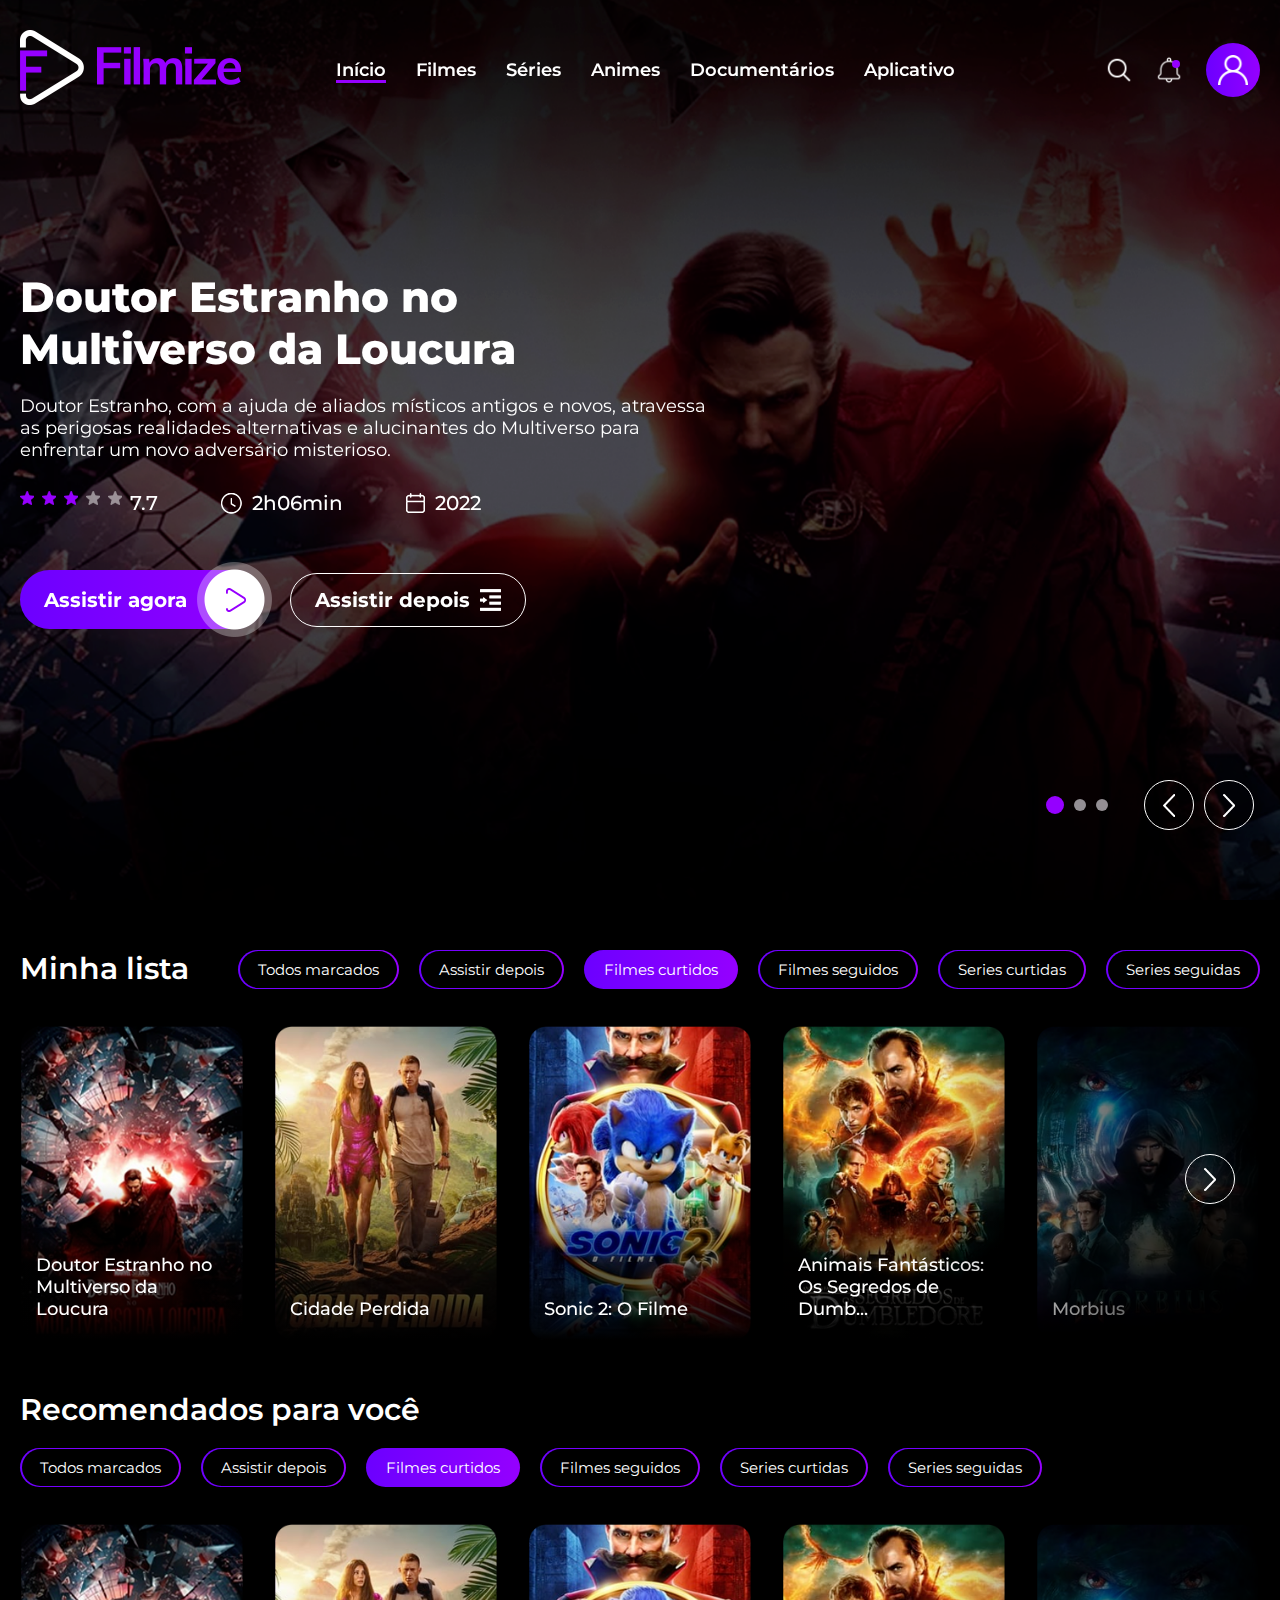
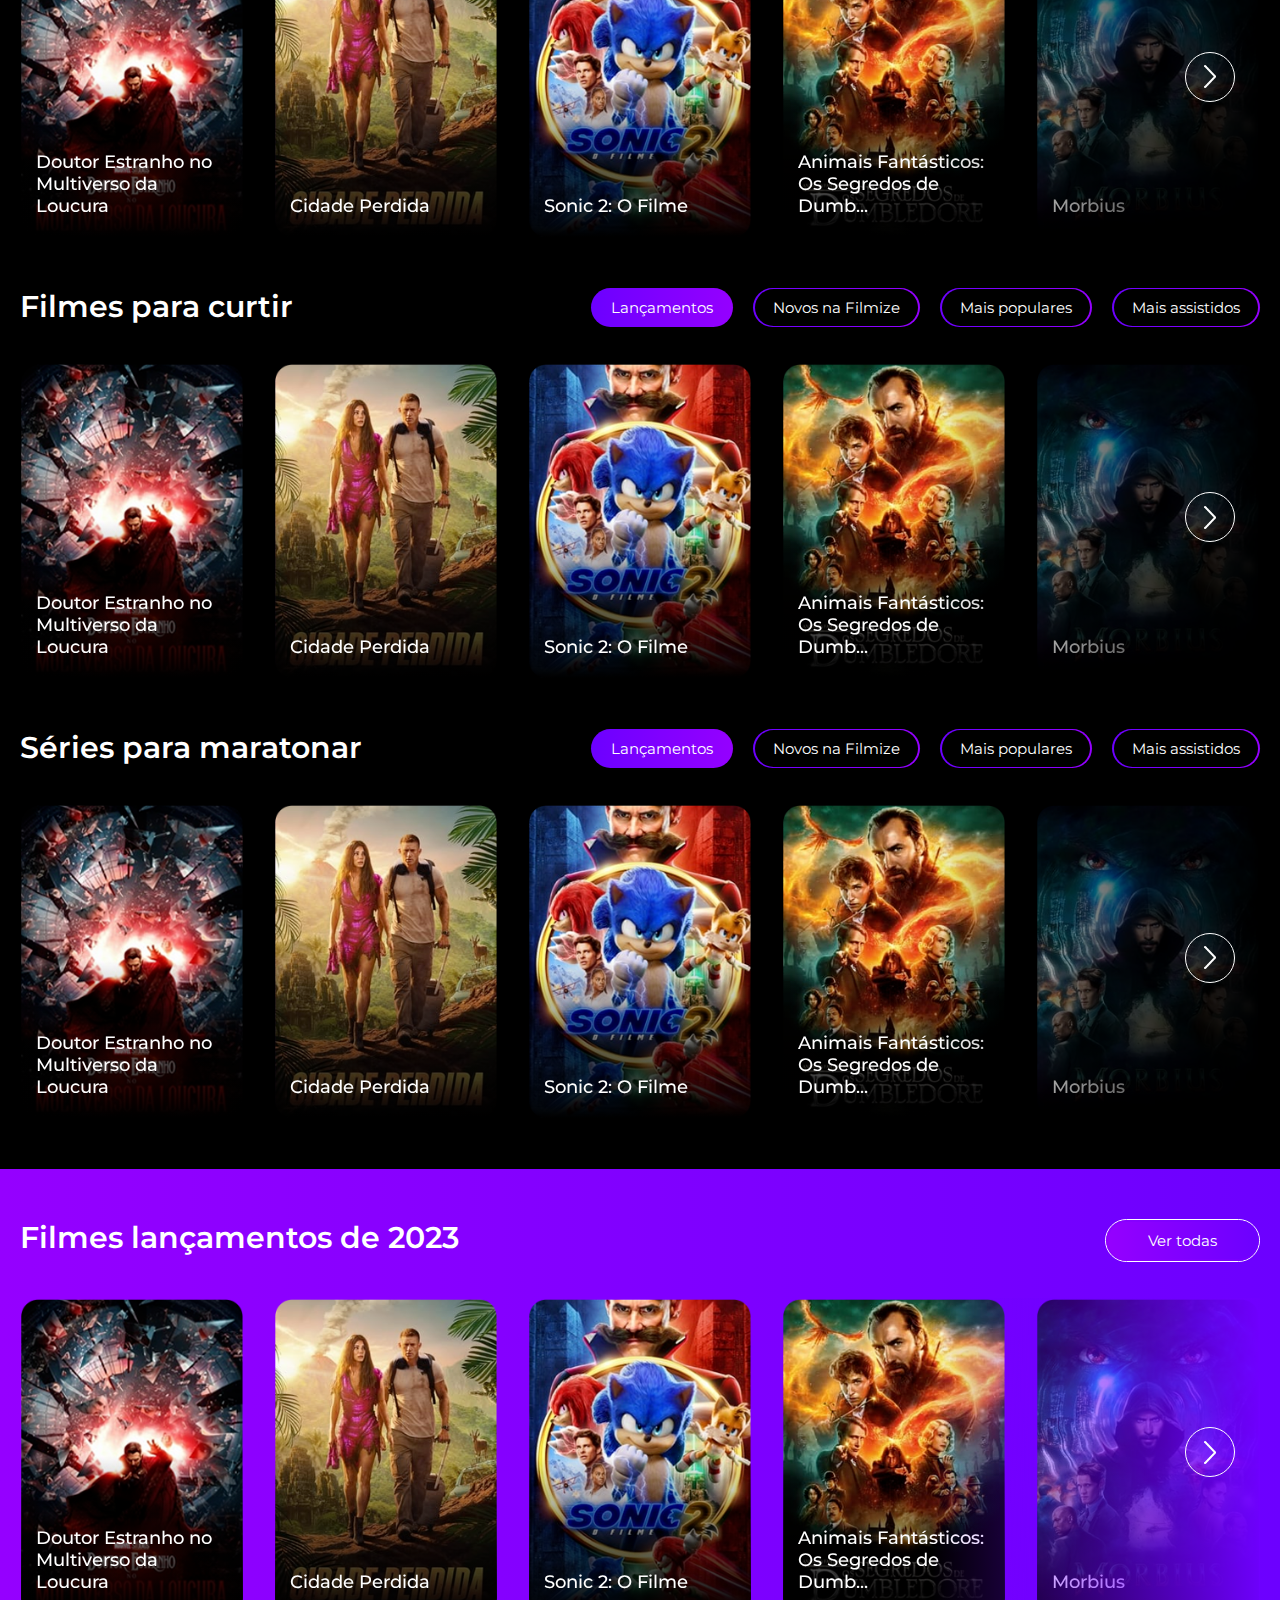
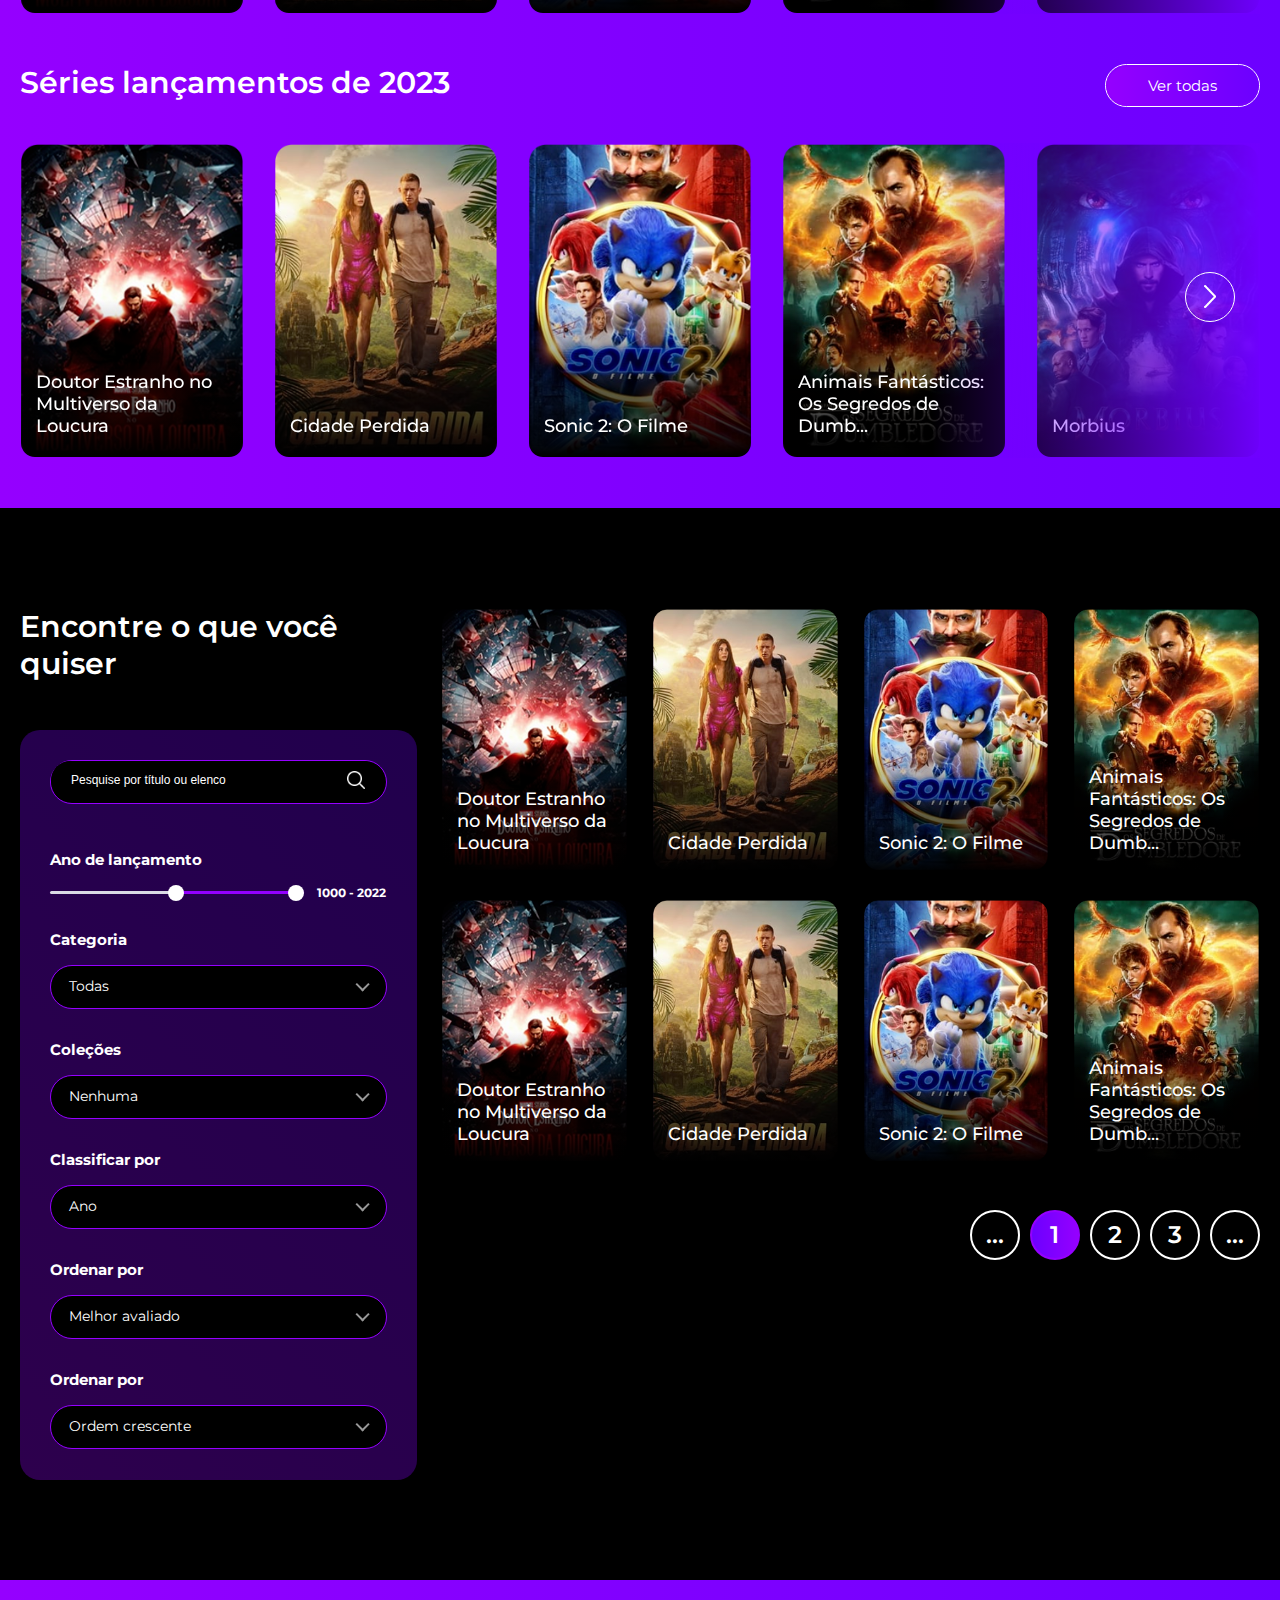
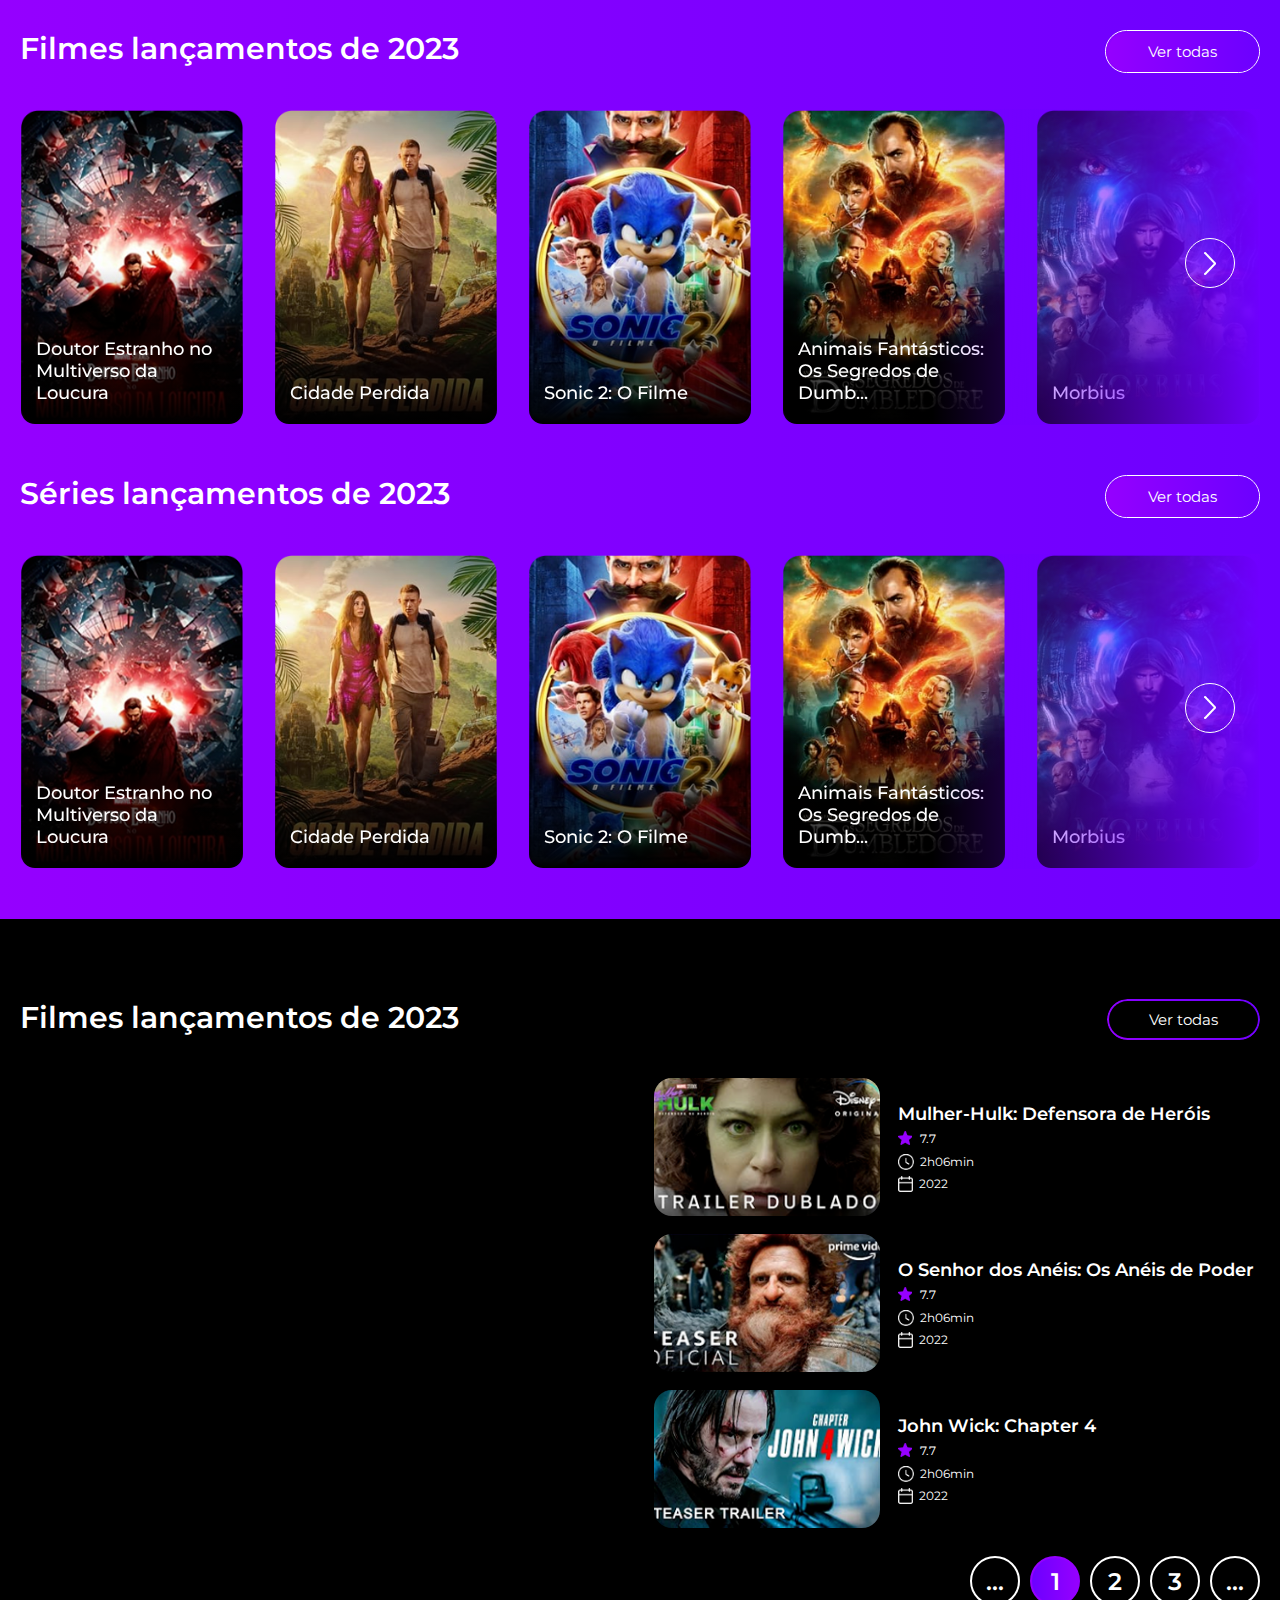
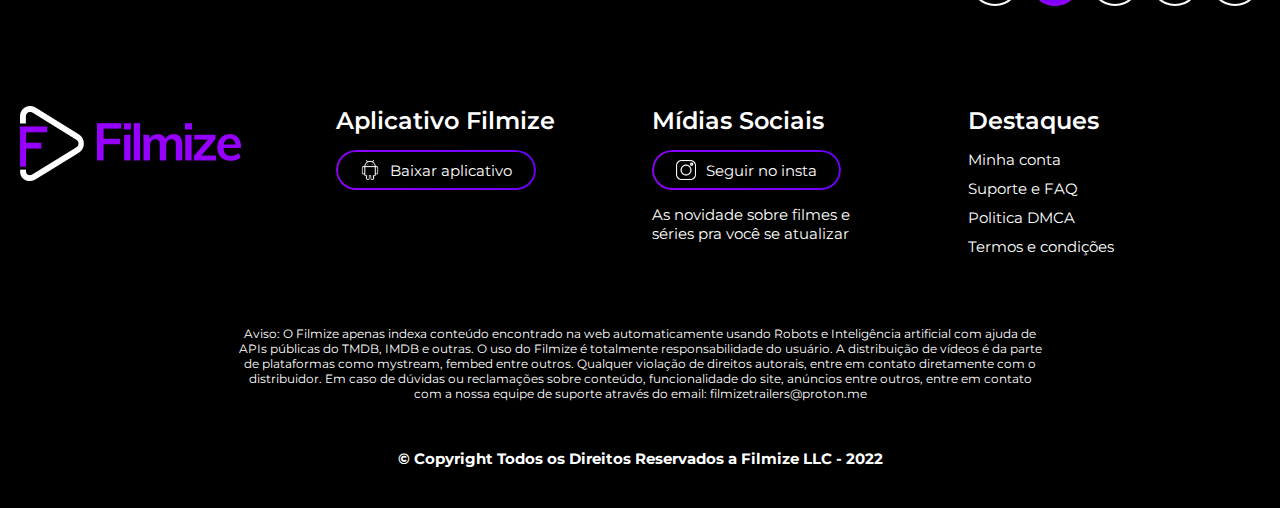
==== commit 7c734e01: "updated menu and complete 2 page" ====
--- a/index.html
+++ b/index.html
@@ -1,5 +1,5 @@
 <!doctype html>
-<html class="no-js" lang="">
+<html lang="en">
     <head>
         <meta charset="utf-8">
         <meta http-equiv="x-ua-compatible" content="ie=edge">
@@ -29,11 +29,20 @@
                     </div>
                 </div>
                 <div class="col-6 only__mobile">
-                    <div class="bar__icon">
-                        <a class="humbergar siteBar-btn" href="#">
-                            <span></span>
-                        </a>
-                    </div>
+                    <div class="header__icon">
+                        <ul>
+                            <li><a href="#" class="srcBtn"><img src="assets/img/src.png" alt=""></a></li>
+                            <li><a href="#" class="notifiBtn"><img src="assets/img/notificacao.png" alt=""></a></li>
+                            <li><a href="#" class="userBtn"><img src="assets/img/conta.png" alt=""></a></li>
+                            <li> 
+                                <div class="bar__icon">
+                                    <a class="humbergar siteBar-btn" href="#">
+                                        <span></span>
+                                    </a>
+                                </div>
+                            </li>
+                        </ul>
+                    </div>  
                 </div>
                 <div class="col-lg-9 ">
                     <div class="menu-area">
@@ -61,17 +70,11 @@
     </div>
         <!-- mobile-menu START -->
         <div class="mobile-menu">
+            <a href="#" class="mobilelogo"><img src="assets/img/logo.png" alt=""></a>
             <a href="#" class="bars closeBtn siteBar-btn"><svg class="bi bi-x" width="1em" height="1em" viewBox="0 0 16 16" fill="currentColor" xmlns="http://www.w3.org/2000/svg">
                 <path fill-rule="evenodd" d="M11.854 4.146a.5.5 0 010 .708l-7 7a.5.5 0 01-.708-.708l7-7a.5.5 0 01.708 0z" clip-rule="evenodd"/>
                 <path fill-rule="evenodd" d="M4.146 4.146a.5.5 0 000 .708l7 7a.5.5 0 00.708-.708l-7-7a.5.5 0 00-.708 0z" clip-rule="evenodd"/>
-            </svg></a> 
-            <div class="header__icon">
-                <ul>
-                    <li><a href="#" class="userBtn"><img src="assets/img/conta.png" alt=""></a></li>
-                    <li><a href="#" class="notifiBtn"><img src="assets/img/notificacao.png" alt=""></a></li>
-                    <li><a href="#" class="srcBtn"><img src="assets/img/src.png" alt=""></a></li>
-                </ul>
-            </div>
+            </svg></a>  
             <nav> 
                 <ul id="nav">
                     <li><a href="#">Início</a></li>
--- a/assets/css/style.css
+++ b/assets/css/style.css
@@ -146,14 +146,25 @@
 .only__mobile {
     display: none;
 }
-
+.only__mobile .header__icon {
+    text-align: right;
+}
+
+.only__mobile .header__icon ul {
+    justify-content: flex-end;
+}
+
+.only__mobile .header__icon ul li a.userBtn {
+    margin-right: 20px;
+    margin-left: 10px;
+}
 .mobile-menu {
     position: fixed;
     width: 320px;
     height: 100vh;
     background: #000;
     z-index: 99;
-    box-shadow: 0px 0px 9px -1px #737373;
+    box-shadow:-15px 0px 30px 0px #3b3b3b;
     top: 0;
     left: 0;
     transition: .3s;
@@ -169,7 +180,12 @@
 .siteBar {
     margin-left: 0;
 }
-
+a.mobilelogo {
+    display: block;
+    max-width: 120px;
+    margin-bottom: 40px;
+    margin-top: -10px;
+}
 .mobile-menu ul#pills-tab {
     margin-top: 90px;
     margin-bottom: 35px !important;
@@ -191,7 +207,7 @@
 .mobile-menu a.bars {
     position: absolute;
     right: 15px;
-    top: 15px;
+    top: 25px;
     width: 40px;
     height: 40px;
     text-align: center;
@@ -235,6 +251,7 @@
 
 .hero__item {
     height: 100vh;
+    min-height: 850px;
     display: flex;
     background-size: cover;
     background-position: center;
@@ -311,7 +328,7 @@
     filter: brightness(0);
 }
 
-.hero__item__btn a {
+.hero__item__btn a,.content_playar_contents a {
     display: flex;
     align-items: center;
     justify-content: center;
@@ -429,7 +446,7 @@
     justify-content: center;
     border: 1px solid #fff;
     border-radius: 50%;
-    opacity: 0;
+    /* opacity: 0; */
     transition: all .3s;
 }
 
@@ -561,7 +578,7 @@
 }
 
 
-.title__top ul a:hover:before {
+.title__top ul a:hover:before,.title__top ul a.active:before {
     opacity: 0;
 }
 
@@ -731,6 +748,7 @@
     position: relative;
     margin: auto;
     font-size: 12px;
+    width: 70px;
     color: #ffffff;
     font-weight: 700;
     flex-shrink: 0;
@@ -1294,6 +1312,148 @@
 
 
 
+/*============ Content_v_playar Area Start =============*/
+.hero__item.withoverlapping{
+    height: unset;
+    min-height: unset;
+    padding-bottom: 300px;
+}
+.content_playar_contents {
+    display: flex;
+    align-items: center;
+    justify-content: center;
+    width: 100%;
+    height: 100%;
+    padding: 30px;
+    border: 2px solid var(--thmColor);
+    border-radius: 20px;
+}
+section.content_v_playar {
+    margin-top: -100px;
+}
+.content_playar_contents > div {
+    text-align: center;
+    max-width: 640px;
+}
+
+.content_playar_contents > div h2 {
+    margin-bottom: 0px;
+    font-weight: 800;
+    font-size: var(--f40);
+}
+
+.content_playar_contents > div a.play__btn {
+    width: max-content;
+    margin: auto;
+    margin-bottom: 40px;
+}
+.content_playar_filter .title__top {
+    display: block;
+}
+
+.content_playar_filter .title__top h3 {
+    font-size: 15px;
+    margin-bottom: 15px;
+}
+
+.content_playar_filter .title__top ul {
+    flex-wrap: wrap;
+    gap: 15px;
+    margin-bottom: 25px;
+}
+
+.content_playar_filter .title__top ul li,.content_playar_filter .title__top ul li a {
+    width: 100%;
+    text-align: center;
+}
+
+.content_playar_filter .filter__blk > p a {
+    font-weight: 700;
+}
+
+
+
+
+
+
+/*============ Content_v_playar Area End =============*/
+
+
+
+/*============ Serie_Unica Area Start =============*/
+section.content_v_playar.serie_unica {
+    margin-top: 100px;
+}
+
+section.content_v_playar.serie_unica .content_playar_contents > div h2 span {
+    display: block;
+    text-transform: uppercase;
+    background: linear-gradient(to right, #7100ff 0%, #8e00ff 100%);
+    -webkit-background-clip: text;
+    -webkit-text-fill-color: transparent;
+}
+
+section.content_v_playar.serie_unica .content_playar_filter .title__top ul.should_flex li {width: 48%;}
+
+section.content_v_playar.serie_unica .content_playar_filter .title__top ul.should_flex {
+    justify-content: space-between;
+    gap: 10px;
+}
+.series_videos {
+    margin-bottom: 20px;
+    border-radius: 10px;
+    background: linear-gradient(0deg, #2d004d, #23014e);
+    padding: 30px;
+    position: relative;
+    z-index: 2;
+}
+
+.series_videos .select__blk {
+    height: 130px;
+    display: flex;
+    flex-wrap: wrap;
+    align-content: space-between;
+    padding-right: 30px;
+}
+
+.series_videos  h6 {
+    margin-bottom: 20px;
+}
+
+.series_videos .select__blk .nice-select.wide {
+    background: var(--gdColor);
+}
+
+.serie_unica_series_slides .owl-nav {
+    top: 32%;
+    width: 100%;
+}
+.series_videos:after,.serie_unica_series_slides:after {
+    content: "";
+    position: absolute;
+    width: 200px;
+    height: 100%;
+    background: linear-gradient(270deg, #000000, #000000c7, transparent);
+    top: 0;
+    right: 0;
+    z-index: -1;
+}
+
+.serie_unica_series_slides:after {
+    z-index: 2;
+}
+
+
+
+
+
+
+/*============ Serie_Unica Area END =============*/
+ 
+
+
+
+
 /*============ Area Start =============*/
 
 /*============ Area End =============*/
--- a/assets/css/responsive.css
+++ b/assets/css/responsive.css
@@ -424,6 +424,23 @@
     padding-left: 20px;
     margin-top: 40px;
 }
+.hero__item.withoverlapping { 
+    padding-bottom: 230px;
+    padding-top: 50px;
+}
+
+section.content_v_playar.serie_unica .content_playar_filter .title__top ul.should_flex li{
+    width: 100%;
+}
+.series_videos .select__blk {
+    height: 80px; 
+    padding-right: 0;
+    margin-bottom: 30px;
+}
+section.content_v_playar.serie_unica{
+    margin-top: 50px;
+}
+
 
 
 }
@@ -525,15 +542,19 @@
 }
 
 .header__icon ul li a {
-    height: 48px;
-}
-
+    height: 30px;
+    padding: 0;
+}
 .userBtn {
     width: 50px;
     height: 27px;
     margin: 0;
     margin-right: 10px;
 }
+.notifiBtn {
+    margin-left: 3px;
+    margin-right: 7px;
+}
 
 .userBtn img {
     max-width: 24px !important;
@@ -541,11 +562,14 @@
 }
 
 .hero__item .duration-wrp {
-    font-size: 16px;
+    font-size: 14px;
     max-width: 380px;
     margin-inline: auto;
-}
-
+    flex-wrap: wrap;
+}
+.hero__item .duration-wrp p {
+    gap: 5px;
+}
 .border__btn {
     padding: 12px 24px;
 }
@@ -783,6 +807,11 @@
 
 .sgl__Comment h6 {
     margin-bottom: 6px;
+    flex-wrap: wrap;
+    gap: 5px;
+}
+.boxStyle { 
+    padding: 20px; 
 }
 .Comment__box h3 {
     text-align: center;
@@ -790,6 +819,79 @@
 section.Comment-area {
     margin-top: -30px;
 }
+.filme__content > ul{
+    flex-wrap: wrap;
+}
+.hero__item.withoverlapping { 
+    padding-bottom: 200px;
+}
+.content_playar_filter .title__top { 
+    margin: 0;
+}
+.content_playar_contents > div h2 { 
+    font-size: 20px;
+}
+.withoverlapping .filme__content > ul li a { 
+    font-size: 14px;
+}
+.filme__content > ul { 
+    gap: 3px; 
+}
+.duration-wrp ul { 
+    gap: 5px;
+}
+section.content_v_playar.serie_unica .content_playar_filter .title__top ul.should_flex li{
+    width: 100%;
+}
+.series_videos .select__blk {
+    height: 80px; 
+    padding-right: 0;
+    margin-bottom: 30px;
+}
+section.content_v_playar.serie_unica{
+    margin-top: 50px;
+}
+.series_videos { 
+    padding: 20px; 
+}
+.series_videos .select__blk label{
+    margin-bottom: 10px;
+}
+.series_videos:after, .serie_unica_series_slides:after { 
+    width: 100px; 
+    background: linear-gradient(270deg, #000000, transparent); 
+}
+
+.only__mobile .header__icon ul li a.userBtn {
+    margin-right: 10px;
+    margin-left: 0px;
+    height: 30px;
+    width: 30px;
+}
+.only__mobile .header__icon ul li .bar__icon a{
+    height: 30px;
+    padding: 0;
+}
+.humbergar span, .humbergar span:before, .humbergar span:after { 
+    height: 2px;
+    width: 25px; 
+}
+.humbergar span:before {
+    top: -8px;
+}
+.humbergar span:after {
+    bottom: -6px;
+}
+
+
+
+
+
+
+
+
+
+
 
 }
  
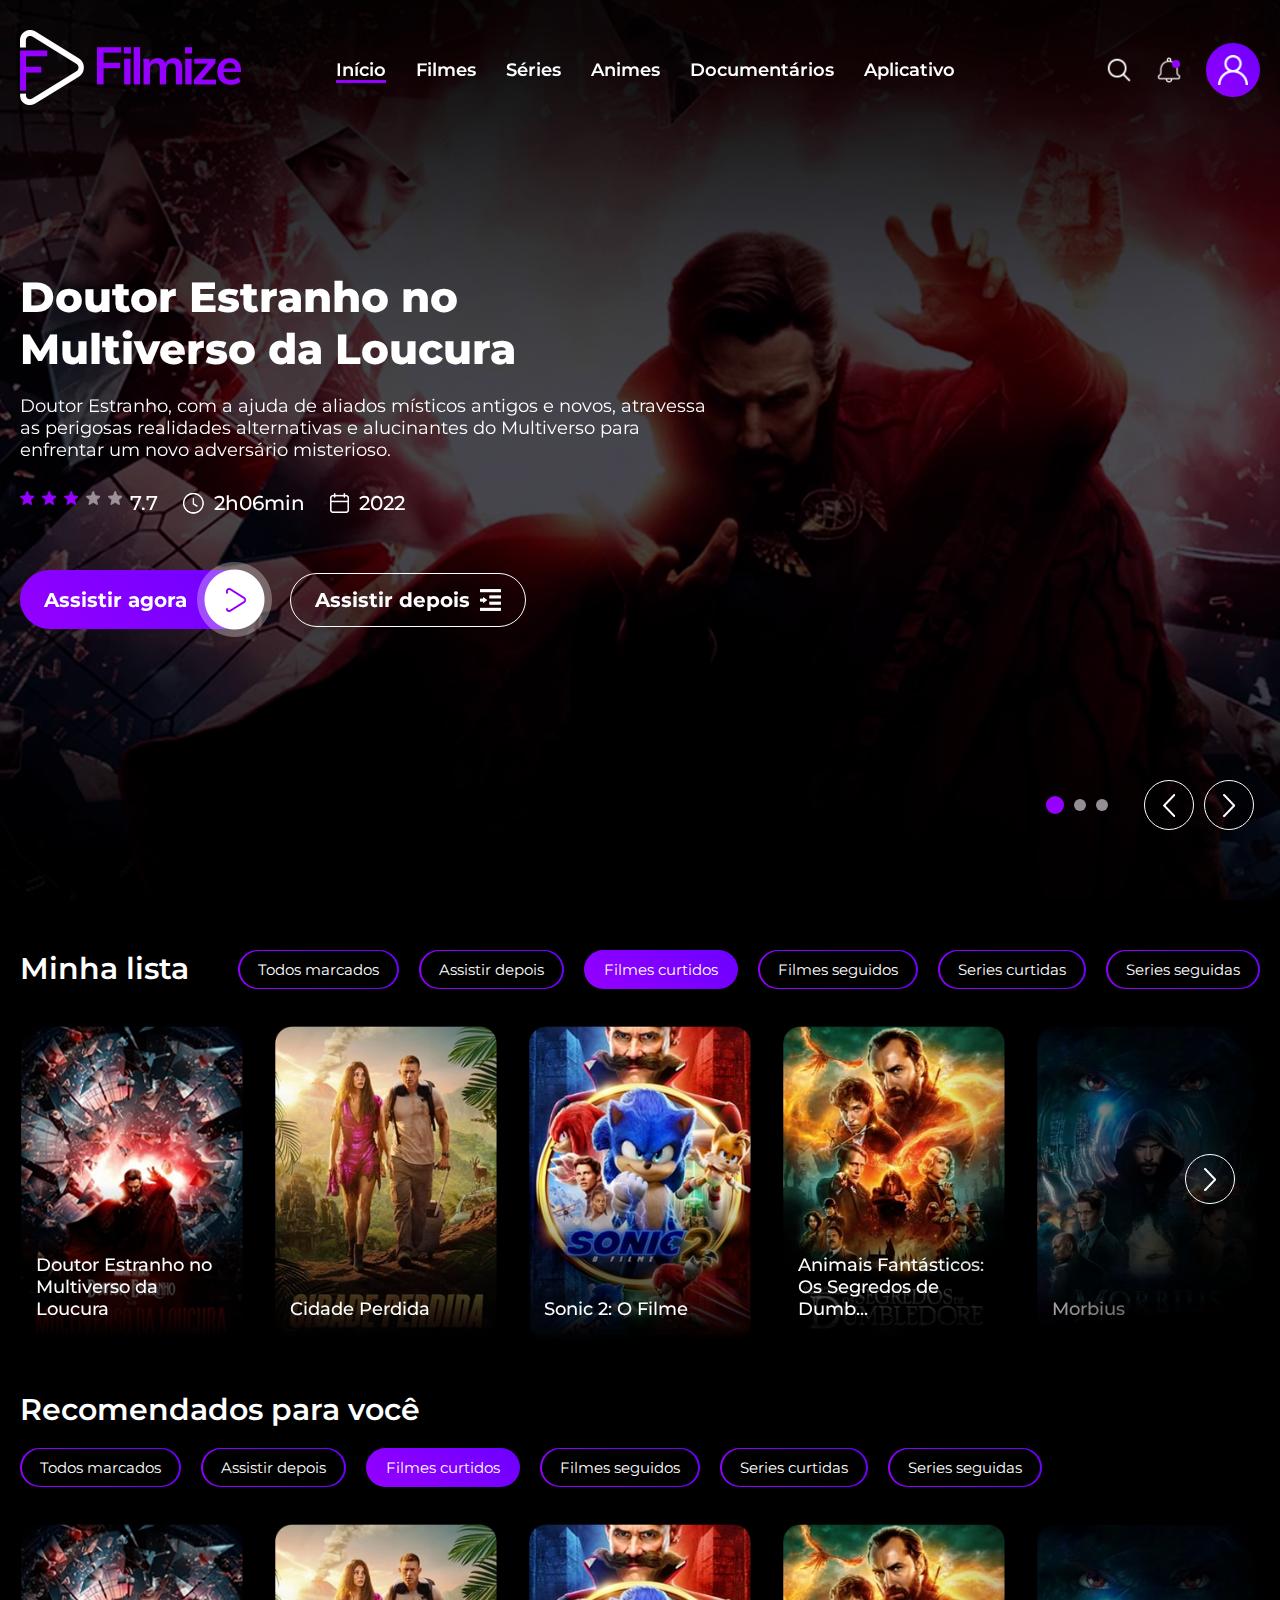
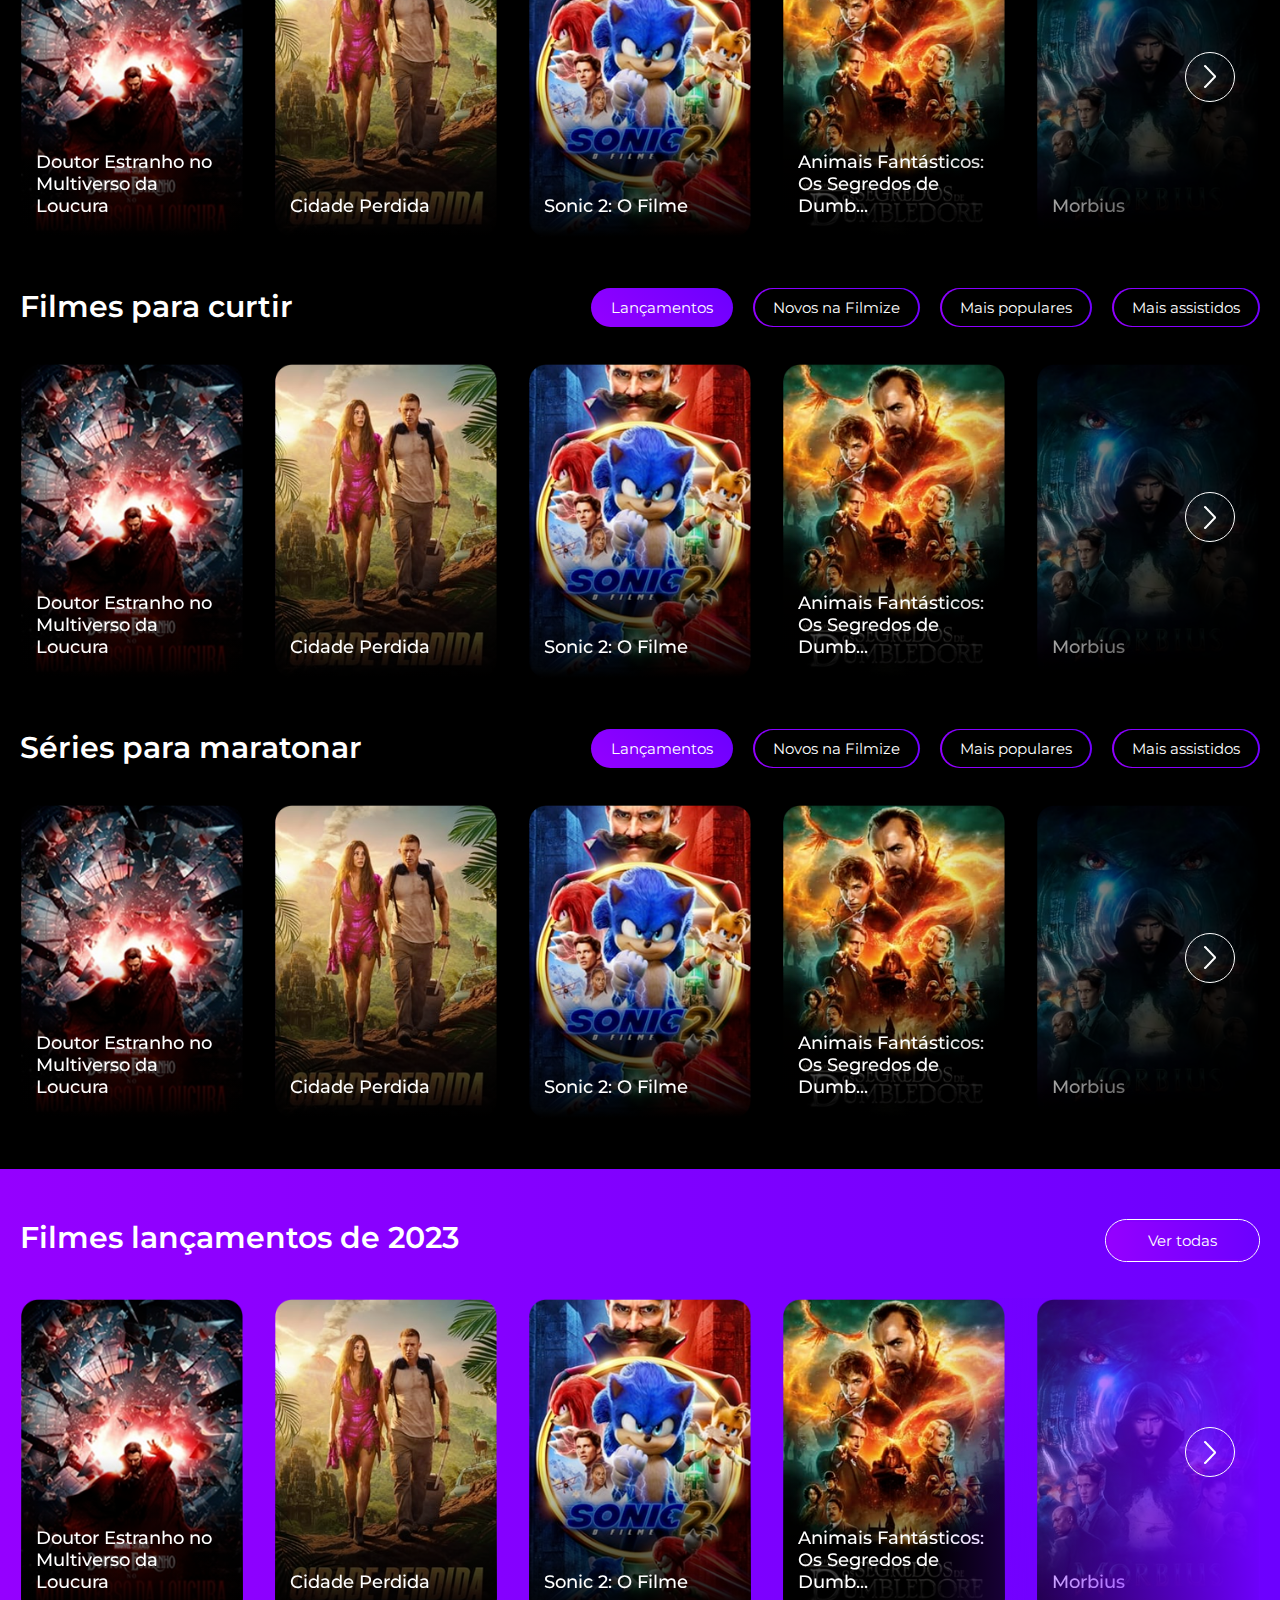
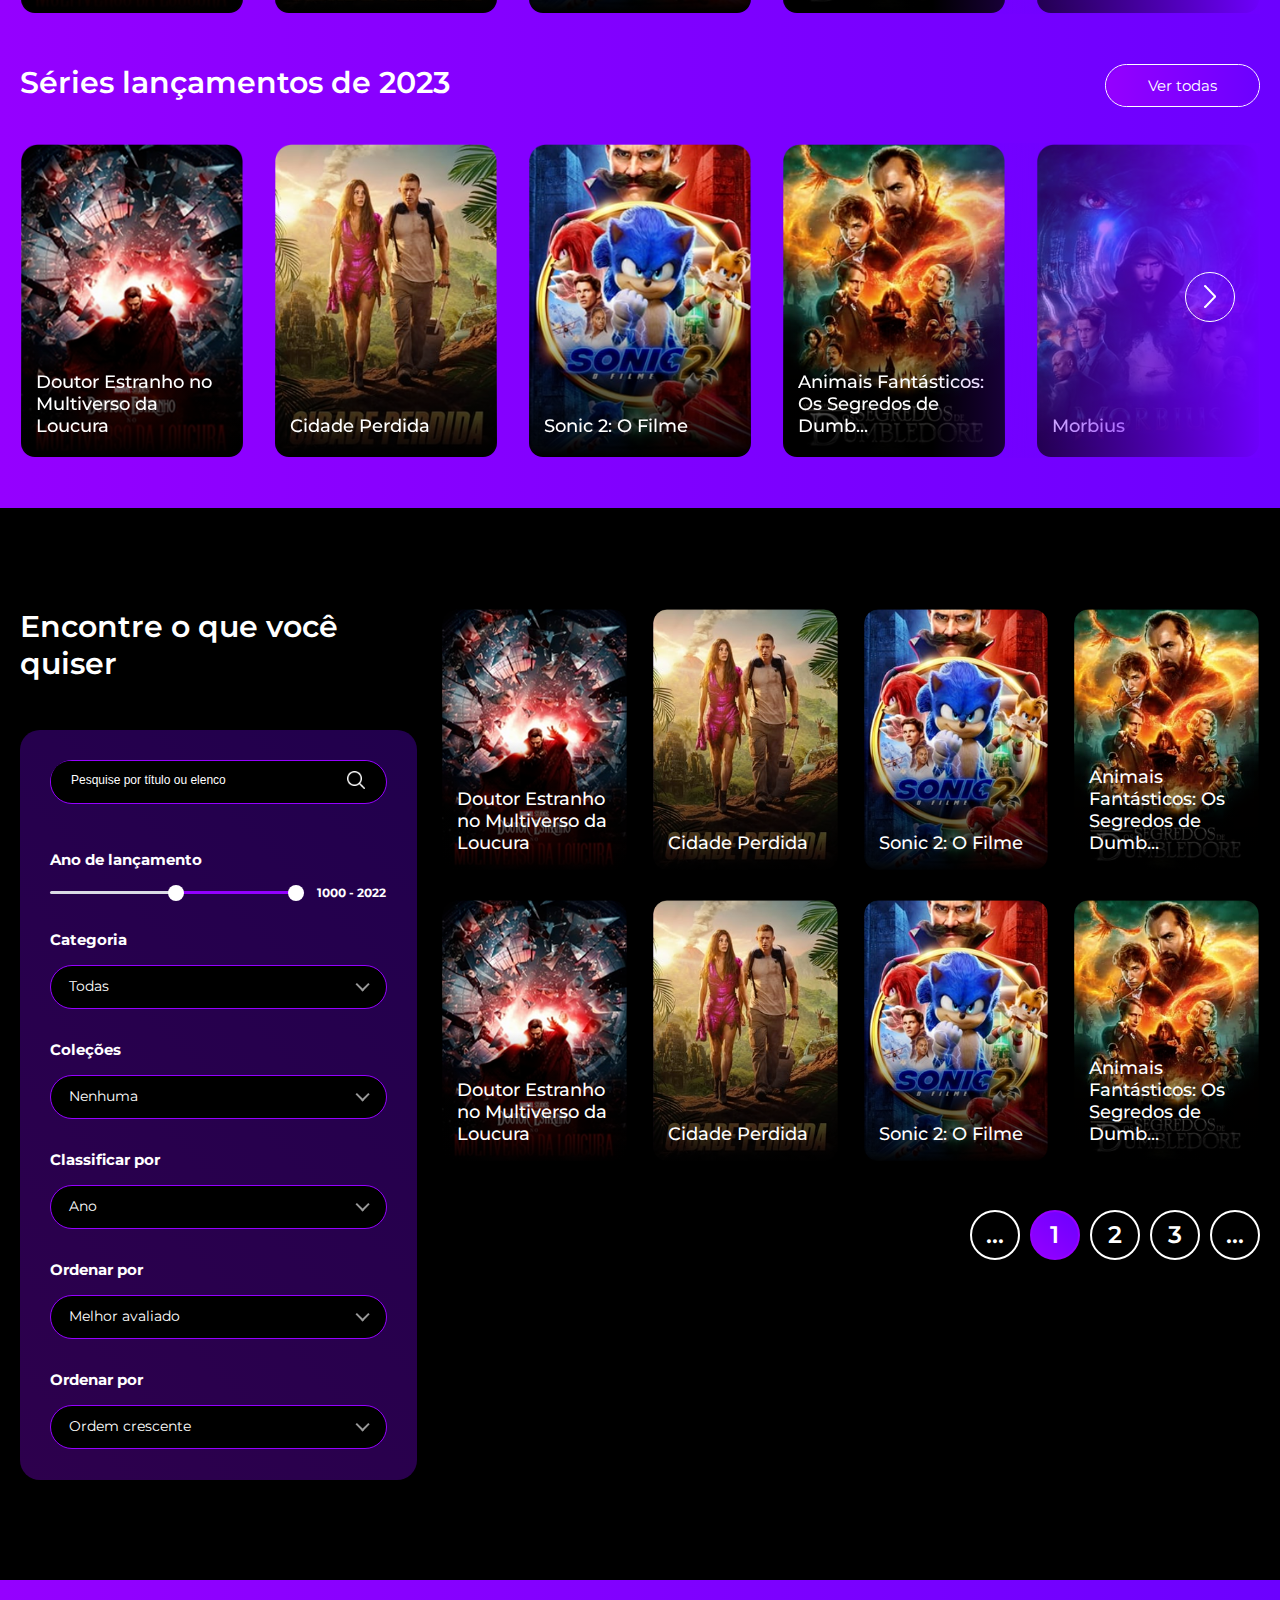
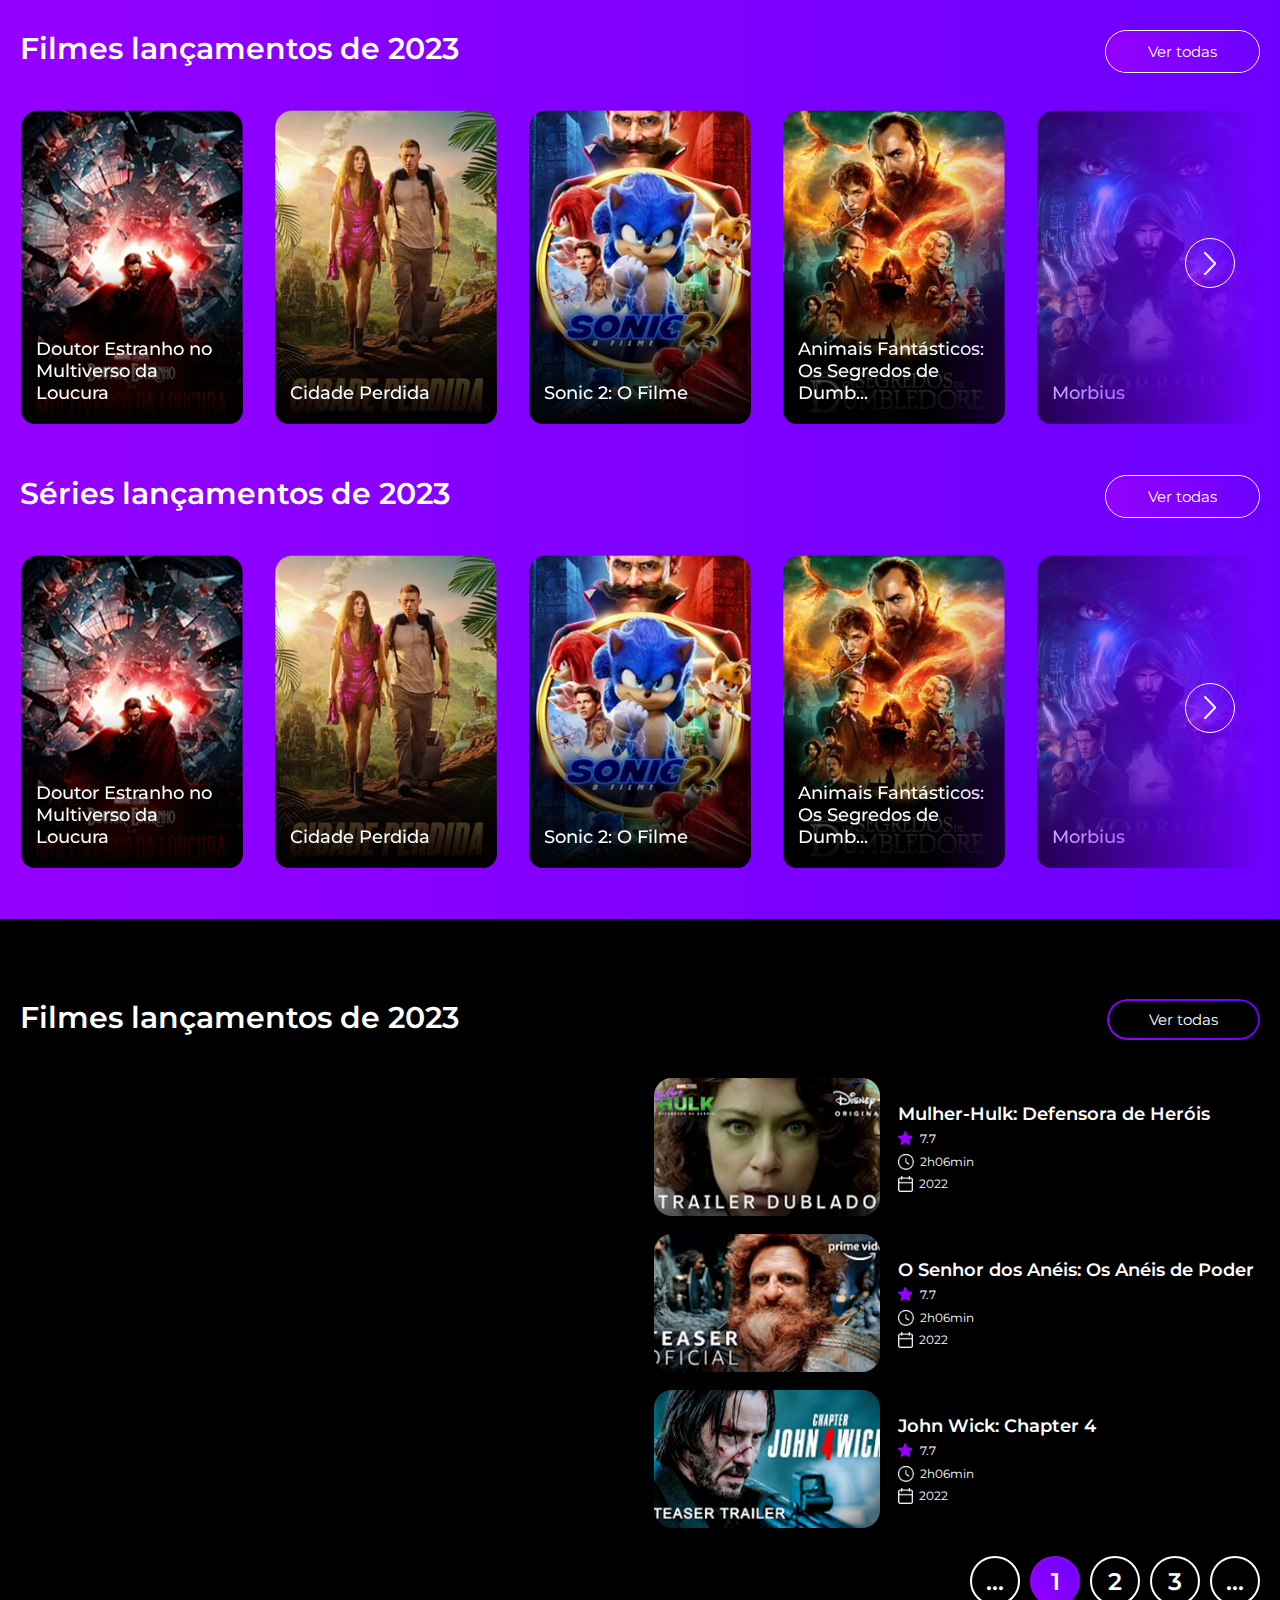
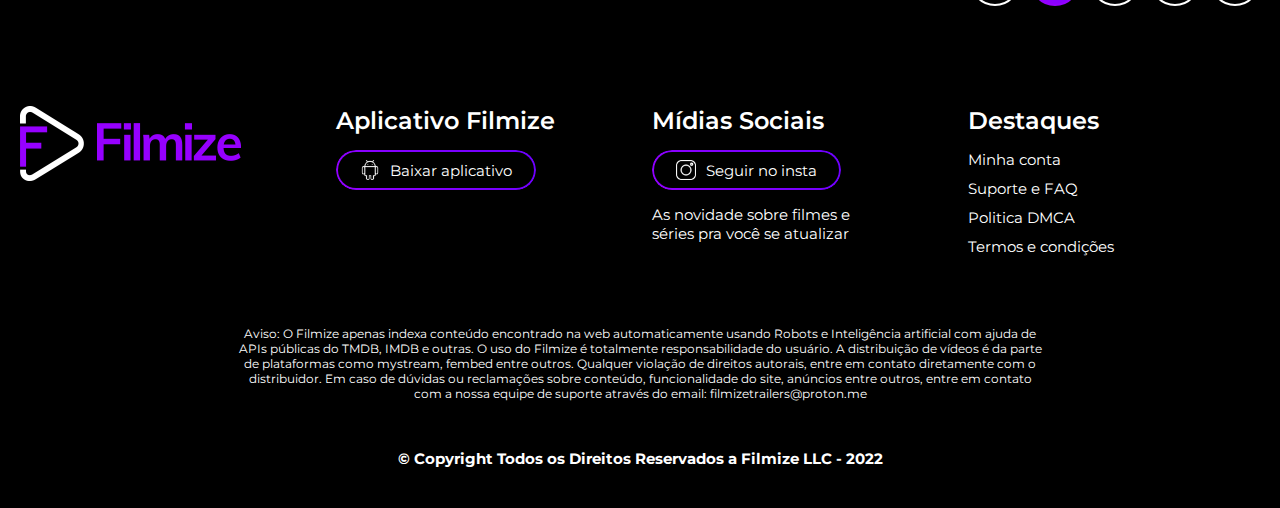
==== commit f88a7235: "add 2 page" ====
--- a/index.html
+++ b/index.html
@@ -1044,9 +1044,7 @@
         </section>
         <!---------movie Section End ---------->
         
-        
-        
-        
+ 
 
         <!---------finding Section START ---------->
         <section class="finding-area sec__padding">
--- a/assets/css/default.css
+++ b/assets/css/default.css
@@ -9,7 +9,7 @@
 
     --thmColor: #9500FF;
     --textColor: fff;
-    --gdColor: linear-gradient( 90deg, rgb(108,0,255) 0%, rgb(149,0,255) 100%);
+    --gdColor: linear-gradient( 40deg, #9500ff 0%, #6c00ff 100%);
   
     --f18 : 18px;
     --f20 : 20px;
@@ -456,7 +456,7 @@
 
 
 .thm_btn{
-    border-radius: 20px;
+    border-radius: 30px;
     display: flex;
     align-items: center;
     position: relative;
--- a/assets/css/style.css
+++ b/assets/css/style.css
@@ -146,6 +146,7 @@
 .only__mobile {
     display: none;
 }
+
 .only__mobile .header__icon {
     text-align: right;
 }
@@ -158,13 +159,14 @@
     margin-right: 20px;
     margin-left: 10px;
 }
+
 .mobile-menu {
     position: fixed;
     width: 320px;
     height: 100vh;
     background: #000;
     z-index: 99;
-    box-shadow:-15px 0px 30px 0px #3b3b3b;
+    box-shadow: -15px 0px 30px 0px #3b3b3b;
     top: 0;
     left: 0;
     transition: .3s;
@@ -180,12 +182,14 @@
 .siteBar {
     margin-left: 0;
 }
+
 a.mobilelogo {
     display: block;
     max-width: 120px;
     margin-bottom: 40px;
     margin-top: -10px;
 }
+
 .mobile-menu ul#pills-tab {
     margin-top: 90px;
     margin-bottom: 35px !important;
@@ -286,7 +290,8 @@
     display: flex;
     max-width: 461px;
     width: 100%;
-    justify-content: space-between;
+    gap: 25px;
+    /* justify-content: space-between; */
     font-size: 12px;
 }
 
@@ -328,7 +333,8 @@
     filter: brightness(0);
 }
 
-.hero__item__btn a,.content_playar_contents a {
+.hero__item__btn a,
+.content_playar_contents a {
     display: flex;
     align-items: center;
     justify-content: center;
@@ -578,7 +584,8 @@
 }
 
 
-.title__top ul a:hover:before,.title__top ul a.active:before {
+.title__top ul a:hover:before,
+.title__top ul a.active:before {
     opacity: 0;
 }
 
@@ -900,6 +907,7 @@
 .trailer__tab__btn a .duration-wrp p {
     margin: 0;
 }
+
 .b-tab {
     display: none;
     height: 100%;
@@ -917,6 +925,7 @@
 .b-nav-tab.active {
     color: #ff4200;
 }
+
 /*============trailer Area End =============*/
 
 
@@ -972,16 +981,20 @@
 
 
 /*============profile Area Start =============*/
-.usuario-page {
-}
-.profile-area {margin: 50px 0;}
+.usuario-page {}
+
+.profile-area {
+    margin: 50px 0;
+}
 
 .profile__flex {
     display: flex;
     gap: 20px;
 }
 
-.Biografia__text {margin-top: 50px;}
+.Biografia__text {
+    margin-top: 50px;
+}
 
 .Biografia__text p {
     margin-right: -10px;
@@ -989,6 +1002,10 @@
     line-height: 1.4;
 }
 
+.profile__wrp .movie__blk {
+    margin-bottom: 20px;
+}
+
 .profile__flex h4 {
     text-align: center;
     margin-bottom: 20px;
@@ -1000,11 +1017,23 @@
     max-width: 420px;
     flex-shrink: 0;
 }
-.user__blk {display: flex;align-items: center;gap: 12px;}
-.user-img {text-align: center;flex-shrink: 0;}
-.edit__option {
-}
-.user__info {width: max-content;}
+
+.user__blk {
+    display: flex;
+    align-items: center;
+    gap: 12px;
+}
+
+.user-img {
+    text-align: center;
+    flex-shrink: 0;
+}
+
+.edit__option {}
+
+.user__info {
+    width: max-content;
+}
 
 .user__info p {
     margin: 0;
@@ -1015,7 +1044,7 @@
     font-weight: 500;
 }
 
-.user__info > b {
+.user__info>b {
     margin-top: -5px;
     display: block;
     margin-bottom: 5px;
@@ -1026,8 +1055,8 @@
     font-size: 24px;
     margin-bottom: 10px;
 }
-.form__content {
-}
+
+.form__content {}
 
 .form__content button {
     width: 100%;
@@ -1043,7 +1072,10 @@
     text-transform: capitalize;
     margin-bottom: 24px;
 }
-.input__blk {margin-bottom: 16px;}
+
+.input__blk {
+    margin-bottom: 16px;
+}
 
 .input__blk label {
     font-weight: 700;
@@ -1109,7 +1141,12 @@
 .input__blk label {
     display: block;
 }
-.profile__wrp {border: 2px solid var(--thmColor);border-radius: 20px;padding: 30px 10px 10px;}
+
+.profile__wrp {
+    border: 2px solid var(--thmColor);
+    border-radius: 20px;
+    padding: 30px 10px 10px;
+}
 
 .profile__wrp .title__top ul li a {
     width: 160px;
@@ -1124,7 +1161,7 @@
     justify-content: center;
 }
 
-.atores__title{
+.atores__title {
     justify-content: space-between !IMPORTANT;
     align-items: center !important;
     padding: 0 20px;
@@ -1134,25 +1171,31 @@
 
 
 /*============filme__wrp Area Start =============*/
-.filme__wrp {padding-top: 200px;}
-.filme__wrp .row {align-items: center;}
-
-.filme__img {max-width: 430px;}
-
-.filme__content {
-}
-
-.filme__content > h1 {
+.filme__wrp {
+    padding-top: 200px;
+}
+
+.filme__wrp .row {
+    align-items: center;
+}
+
+.filme__img {
+    max-width: 430px;
+}
+
+.filme__content {}
+
+.filme__content>h1 {
     margin-bottom: 20px;
 }
 
-.filme__content > p {
+.filme__content>p {
     font-size: var(--f20);
     max-width: 870px;
     margin-bottom: 24px;
 }
 
-.filme__content > ul {
+.filme__content>ul {
     display: flex;
     gap: 20px;
     justify-content: space-between;
@@ -1160,22 +1203,30 @@
     margin-bottom: 20px;
 }
 
-.filme__content > ul li a {transition: all .3s;display: block;}
-
-.filme__content > ul li a:hover {
+.filme__content>ul li a {
+    transition: all .3s;
+    display: block;
+}
+
+.filme__content>ul li a:hover {
     text-decoration: underline;
 }
-.duration-wrp {
-}
-.gray {
-}
-.hero__item__btn {
-}
-.play__btn {
-}
-.border__btn {
-}
-.icon__link {border: 2px solid;width: 60px;height: 60px;}
+
+.duration-wrp {}
+
+.gray {}
+
+.hero__item__btn {}
+
+.play__btn {}
+
+.border__btn {}
+
+.icon__link {
+    border: 2px solid;
+    width: 60px;
+    height: 60px;
+}
 
 .icon__link:hover {
     background: var(--thmColor);
@@ -1186,19 +1237,19 @@
     filter: brightness(2.5) invert(1);
     max-width: 32px;
 }
+
 /*============filme__wrp Area End =============*/
 
 
 
 /*============Comment Area Start =============*/
-.Comment-area{}
+.Comment-area {}
 
 .Comment-area h3 {
     margin-bottom: var(--f30);
 }
 
-.Comment__box {
-}
+.Comment__box {}
 
 .Comment__text {
     padding-left: 40px;
@@ -1213,7 +1264,7 @@
     margin-bottom: 20px;
 }
 
-.Comment__box .boxStyle > a.thm_btn {
+.Comment__box .boxStyle>a.thm_btn {
     width: 100%;
     margin: auto;
     font-weight: 800;
@@ -1225,15 +1276,31 @@
     font-size: var(--f20);
 }
 
-.Comment__box ul {margin-bottom: var(--f48);}
-
-.Comment__box ul  li {}
-.boxStyle {
-}
-.input__blk {
-}
-.input textarea {width: calc(100% - 4px);height: calc(100% - 4px);border-radius: 20px;background: #000;border: none;padding: 20px;}
-.Comment__btns {display: flex;align-items: center;gap: 20px;margin-bottom: var(--f48);}
+.Comment__box ul {
+    margin-bottom: var(--f48);
+}
+
+.Comment__box ul li {}
+
+.boxStyle {}
+
+.input__blk {}
+
+.input textarea {
+    width: calc(100% - 4px);
+    height: calc(100% - 4px);
+    border-radius: 20px;
+    background: #000;
+    border: none;
+    padding: 20px;
+}
+
+.Comment__btns {
+    display: flex;
+    align-items: center;
+    gap: 20px;
+    margin-bottom: var(--f48);
+}
 
 .Comment__btns .thm_btn {
     height: 44px;
@@ -1245,7 +1312,13 @@
 .Comment__btns .thm_btn:before {
     background: linear-gradient(249deg, #9400ff, #6c00ff) border-box;
 }
-.checkbox__blk {font-size: 12px;display: flex;align-items: center;gap: 8px;}
+
+.checkbox__blk {
+    font-size: 12px;
+    display: flex;
+    align-items: center;
+    gap: 8px;
+}
 
 .checkbox__blk input {
     margin: 0;
@@ -1275,7 +1348,14 @@
     opacity: 0;
     transition: all .3s;
 }
-.sgl__Comment {display: flex;align-items: center;gap: 12px;font-size: 12px;margin-top: var(--f30);}
+
+.sgl__Comment {
+    display: flex;
+    align-items: center;
+    gap: 12px;
+    font-size: 12px;
+    margin-top: var(--f30);
+}
 
 .sgl__Comment p {
     margin: 0;
@@ -1306,18 +1386,20 @@
 }
 
 .sgl__Comment i img {
-    filter: brightness( 2) invert(1);
-}
+    filter: brightness(2) invert(1);
+}
+
 /*============Comment Area End =============*/
 
 
 
 /*============ Content_v_playar Area Start =============*/
-.hero__item.withoverlapping{
+.hero__item.withoverlapping {
     height: unset;
     min-height: unset;
     padding-bottom: 300px;
 }
+
 .content_playar_contents {
     display: flex;
     align-items: center;
@@ -1328,25 +1410,28 @@
     border: 2px solid var(--thmColor);
     border-radius: 20px;
 }
+
 section.content_v_playar {
     margin-top: -100px;
 }
-.content_playar_contents > div {
+
+.content_playar_contents>div {
     text-align: center;
     max-width: 640px;
 }
 
-.content_playar_contents > div h2 {
+.content_playar_contents>div h2 {
     margin-bottom: 0px;
     font-weight: 800;
     font-size: var(--f40);
 }
 
-.content_playar_contents > div a.play__btn {
+.content_playar_contents>div a.play__btn {
     width: max-content;
     margin: auto;
-    margin-bottom: 40px;
-}
+    margin-top: 40px;
+}
+
 .content_playar_filter .title__top {
     display: block;
 }
@@ -1362,12 +1447,13 @@
     margin-bottom: 25px;
 }
 
-.content_playar_filter .title__top ul li,.content_playar_filter .title__top ul li a {
+.content_playar_filter .title__top ul li,
+.content_playar_filter .title__top ul li a {
     width: 100%;
     text-align: center;
 }
 
-.content_playar_filter .filter__blk > p a {
+.content_playar_filter .filter__blk>p a {
     font-weight: 700;
 }
 
@@ -1385,7 +1471,7 @@
     margin-top: 100px;
 }
 
-section.content_v_playar.serie_unica .content_playar_contents > div h2 span {
+section.content_v_playar.serie_unica .content_playar_contents>div h2 span {
     display: block;
     text-transform: uppercase;
     background: linear-gradient(to right, #7100ff 0%, #8e00ff 100%);
@@ -1393,12 +1479,15 @@
     -webkit-text-fill-color: transparent;
 }
 
-section.content_v_playar.serie_unica .content_playar_filter .title__top ul.should_flex li {width: 48%;}
+section.content_v_playar.serie_unica .content_playar_filter .title__top ul.should_flex li {
+    width: 48%;
+}
 
 section.content_v_playar.serie_unica .content_playar_filter .title__top ul.should_flex {
     justify-content: space-between;
     gap: 10px;
 }
+
 .series_videos {
     margin-bottom: 20px;
     border-radius: 10px;
@@ -1416,7 +1505,7 @@
     padding-right: 30px;
 }
 
-.series_videos  h6 {
+.series_videos h6 {
     margin-bottom: 20px;
 }
 
@@ -1428,7 +1517,9 @@
     top: 32%;
     width: 100%;
 }
-.series_videos:after,.serie_unica_series_slides:after {
+
+.series_videos:after,
+.serie_unica_series_slides:after {
     content: "";
     position: absolute;
     width: 200px;
@@ -1449,12 +1540,153 @@
 
 
 /*============ Serie_Unica Area END =============*/
- 
-
+
+
+
+
+
+/*============login Area Start =============*/
+.login-area {
+    min-height: 100vh;
+    padding: 100px 0;
+    background-size: cover;
+    background-image: url(../img/login-bg.png);
+    background-position: center;
+}
+
+.login-area .container {
+    height: 100%;
+    display: flex;
+    align-items: center;
+    justify-content: center;
+}
+
+.login-area .container .row {
+    width: 100%;
+}
+
+.login__content {
+
+}
+
+.login__content > a {
+    filter: brightness(0 ) invert(1);
+    width: max-content;
+    display: block;
+    margin: auto;
+    margin-bottom: 70px;
+}
+
+.login__form {
+    text-align: center;
+    background: #300452;
+    max-width: 440px;
+    margin: auto;
+    padding: 36px 40px;
+    border-radius: 20px;
+    border: 1px solid var(--thmColor);
+    width: 100%;
+}
+
+.login__form .flex {
+    display: flex;
+    align-items: center;
+    justify-content: space-between;
+    margin-bottom: 10px;
+}
+
+.login__form .flex a {
+    font-size: 12px;
+    font-weight: 400;
+    height: auto;
+    width: auto;
+    margin-bottom: 10px;
+}
+
+.login__form > p {
+    margin-top: 5px !important;
+}
+
+.login__form .checkbox__blk {
+    margin-bottom: 10px;
+}
+
+.login__form .checkbox__blk input {
+    border-width: 1px;
+}
+
+.login__form a {width: 100%;font-weight: 800;height: 44px;}
+
+.login__form a.thm_btn.active:before {
+    background: linear-gradient(260deg, #9400ff, #6c00ff) border-box;
+}
+
+.login__form p {
+    margin: 30px 0 15px;
+}
+
+.login__form h2 {
+    font-size: var(--f36);
+    font-weight: 800;
+}
+
+.login__form p {}
+
+.login__form .input__blk .input {
+    display: flex;
+    align-items: center;
+}
+
+.login__form .input__blk .input input {
+    padding-left: 50px;
+}
+
+.login__form .input__blk .input input::placeholder {
+    opacity: .6;
+    font-weight: 300;
+}
+
+.login__form .input__blk .input i {
+    max-width: 20px;
+    filter: brightness(2.5) invert(1);
+    position: absolute;
+    left: 18px;
+    z-index: 9;
+    height: 20px;
+}
+
+.social__btns {
+    display: flex;
+    gap: 15px;
+    margin: 22px 0;
+}
+
+.social__btns a {
+    height: 41px;
+    display: flex;
+    align-items: center;
+    justify-content: center;
+    gap: 10px;
+    border-radius: 30px;
+    width: 100%;
+    font-size: 13px;
+    font-weight: 600;
+}
+
+.social__btns a i {
+    font-weight: normal;
+    display: block;
+    height: 18px;
+}
+
+.input__blk {}
+
+.input {}
+
+/*============login Area End =============*/
 
 
 
 /*============ Area Start =============*/
 
-/*============ Area End =============*/
-
+/*============ Area End =============*/--- a/assets/css/responsive.css
+++ b/assets/css/responsive.css
@@ -210,9 +210,7 @@
  
 /* Tablet screen :768px. */
 @media (min-width: 768px) and (max-width: 991px) {
-    :root{
-
-      
+    :root{ 
         --f18 : 15px;
         --f20 : 16px;
         --f22 : 18px;
@@ -882,12 +880,34 @@
 .humbergar span:after {
     bottom: -6px;
 }
-
-
-
-
-
-
+.duration-wrp p img {
+    max-width: 15px; 
+}
+.hero__item .duration-wrp {
+    justify-content: center;
+}
+.hero__item .duration-wrp p img {
+    max-width: 14px; 
+}
+.duration-wrp {
+    gap: 15px;
+}
+
+.login__form {
+    padding: 30px 20px;
+}
+
+.login__content > a {
+    margin-bottom: 36px;
+    max-width: 169px;
+}
+
+.login-area {
+    padding: 50px 0;
+}
+.social__btns{
+    gap: 10px;
+}
 
 
 
